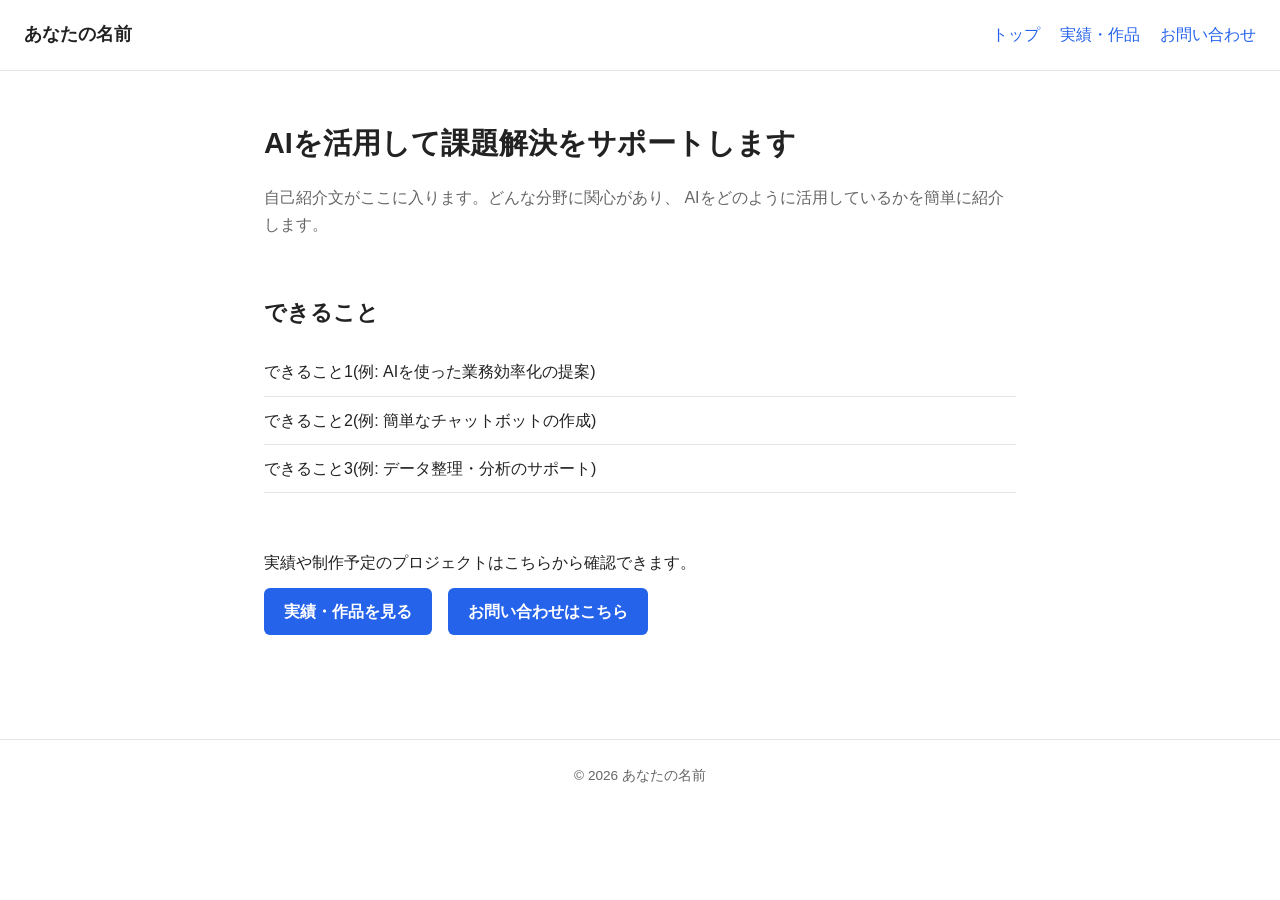
==== index.html @ 63602173 "Add initial portfolio site: home, works, contact pages" ====
<!DOCTYPE html>
<html lang="ja">
<head>
  <meta charset="UTF-8">
  <meta name="viewport" content="width=device-width, initial-scale=1.0">
  <title>あなたの名前 | AI活用の副業ポートフォリオ</title>
  <link rel="stylesheet" href="css/style.css">
</head>
<body>

  <header>
    <p class="site-name">あなたの名前</p>
    <button class="menu-toggle" aria-label="メニューを開閉する" aria-expanded="false">
      <span></span>
      <span></span>
      <span></span>
    </button>
    <nav>
      <ul>
        <li><a href="index.html">トップ</a></li>
        <li><a href="works.html">実績・作品</a></li>
        <li><a href="contact.html">お問い合わせ</a></li>
      </ul>
    </nav>
  </header>

  <main>

    <section id="about">
      <h1>AIを活用して課題解決をサポートします</h1>
      <p>
        自己紹介文がここに入ります。どんな分野に関心があり、
        AIをどのように活用しているかを簡単に紹介します。
      </p>
    </section>

    <section id="services">
      <h2>できること</h2>
      <ul>
        <li>できること1(例: AIを使った業務効率化の提案)</li>
        <li>できること2(例: 簡単なチャットボットの作成)</li>
        <li>できること3(例: データ整理・分析のサポート)</li>
      </ul>
    </section>

    <section id="cta">
      <p>実績や制作予定のプロジェクトはこちらから確認できます。</p>
      <a href="works.html" class="button">実績・作品を見る</a>
      <a href="contact.html" class="button">お問い合わせはこちら</a>
    </section>

  </main>

  <footer>
    <p>&copy; 2026 あなたの名前</p>
  </footer>

  <script src="js/main.js"></script>
</body>
</html>
---- css/style.css ----
:root {
  --color-bg: #ffffff;
  --color-text: #222222;
  --color-primary: #2563eb;
  --color-primary-dark: #1d4ed8;
  --color-muted: #666666;
  --color-border: #e5e5e5;
  --max-width: 800px;
}

* {
  box-sizing: border-box;
  margin: 0;
  padding: 0;
}

body {
  font-family: -apple-system, "Hiragino Kaku Gothic ProN", "Yu Gothic", sans-serif;
  color: var(--color-text);
  background-color: var(--color-bg);
  line-height: 1.7;
}

a {
  color: var(--color-primary);
  text-decoration: none;
}

a:hover {
  text-decoration: underline;
}

ul {
  list-style: none;
}

/* header */

header {
  display: flex;
  justify-content: space-between;
  align-items: center;
  flex-wrap: wrap;
  gap: 12px;
  padding: 20px 24px;
  border-bottom: 1px solid var(--color-border);
}

.site-name {
  font-weight: bold;
  font-size: 1.1rem;
}

header nav ul {
  display: flex;
  gap: 20px;
}

/* menu toggle button: hidden by default, shown only on narrow screens below */

.menu-toggle {
  display: none;
  flex-direction: column;
  justify-content: space-between;
  width: 26px;
  height: 18px;
  background: none;
  border: none;
  padding: 0;
  cursor: pointer;
}

.menu-toggle span {
  display: block;
  height: 2px;
  background-color: var(--color-text);
  border-radius: 2px;
}

/* main content */

main {
  max-width: var(--max-width);
  margin: 0 auto;
  padding: 48px 24px;
}

section {
  margin-bottom: 56px;
}

h1 {
  font-size: 1.8rem;
  margin-bottom: 16px;
}

h2 {
  font-size: 1.4rem;
  margin-bottom: 16px;
}

#about p {
  color: var(--color-muted);
}

#services ul li {
  padding: 10px 0;
  border-bottom: 1px solid var(--color-border);
}

/* buttons */

.button {
  display: inline-block;
  padding: 10px 20px;
  margin-top: 12px;
  margin-right: 12px;
  background-color: var(--color-primary);
  color: #ffffff;
  border-radius: 6px;
  font-weight: bold;
}

.button:hover {
  background-color: var(--color-primary-dark);
  text-decoration: none;
}

/* footer */

footer {
  text-align: center;
  padding: 24px;
  color: var(--color-muted);
  font-size: 0.85rem;
  border-top: 1px solid var(--color-border);
}

/* works page: notice, cards, badges */

.notice {
  background-color: #fef9e7;
  border: 1px solid #f5e6a8;
  border-radius: 6px;
  padding: 14px 16px;
  color: var(--color-muted);
  font-size: 0.95rem;
}

.card-grid {
  display: grid;
  grid-template-columns: repeat(auto-fit, minmax(240px, 1fr));
  gap: 20px;
}

.card {
  border: 1px solid var(--color-border);
  border-radius: 8px;
  padding: 20px;
}

.card h3 {
  margin: 10px 0 8px;
  font-size: 1.1rem;
}

.card p {
  color: var(--color-muted);
  font-size: 0.95rem;
}

.card-meta {
  margin-top: 10px;
  font-size: 0.85rem !important;
}

.badge {
  display: inline-block;
  padding: 4px 10px;
  border-radius: 999px;
  font-size: 0.75rem;
  font-weight: bold;
}

.badge-sample {
  background-color: #eef2ff;
  color: #4338ca;
}

.badge-learning {
  background-color: #ecfdf5;
  color: #047857;
}

/* contact form */

.form-group {
  margin-bottom: 20px;
}

.form-group label {
  display: block;
  margin-bottom: 6px;
  font-weight: bold;
  font-size: 0.9rem;
}

.form-group input,
.form-group textarea {
  width: 100%;
  padding: 10px 12px;
  border: 1px solid var(--color-border);
  border-radius: 6px;
  font-size: 1rem;
  font-family: inherit;
}

.form-group input:focus,
.form-group textarea:focus {
  outline: 2px solid var(--color-primary);
  outline-offset: 1px;
}

button.button {
  border: none;
  cursor: pointer;
}

/* responsive: narrow screens (mainly smartphones) */

@media (max-width: 600px) {
  header {
    align-items: center;
  }

  .menu-toggle {
    display: flex;
  }

  header nav {
    width: 100%;
    order: 3;
  }

  header nav ul {
    display: none;
    flex-direction: column;
    gap: 12px;
    padding-top: 16px;
  }

  header nav.nav-open ul {
    display: flex;
  }

  main {
    padding: 32px 20px;
  }

  .button {
    display: block;
    text-align: center;
    margin-right: 0;
  }
}
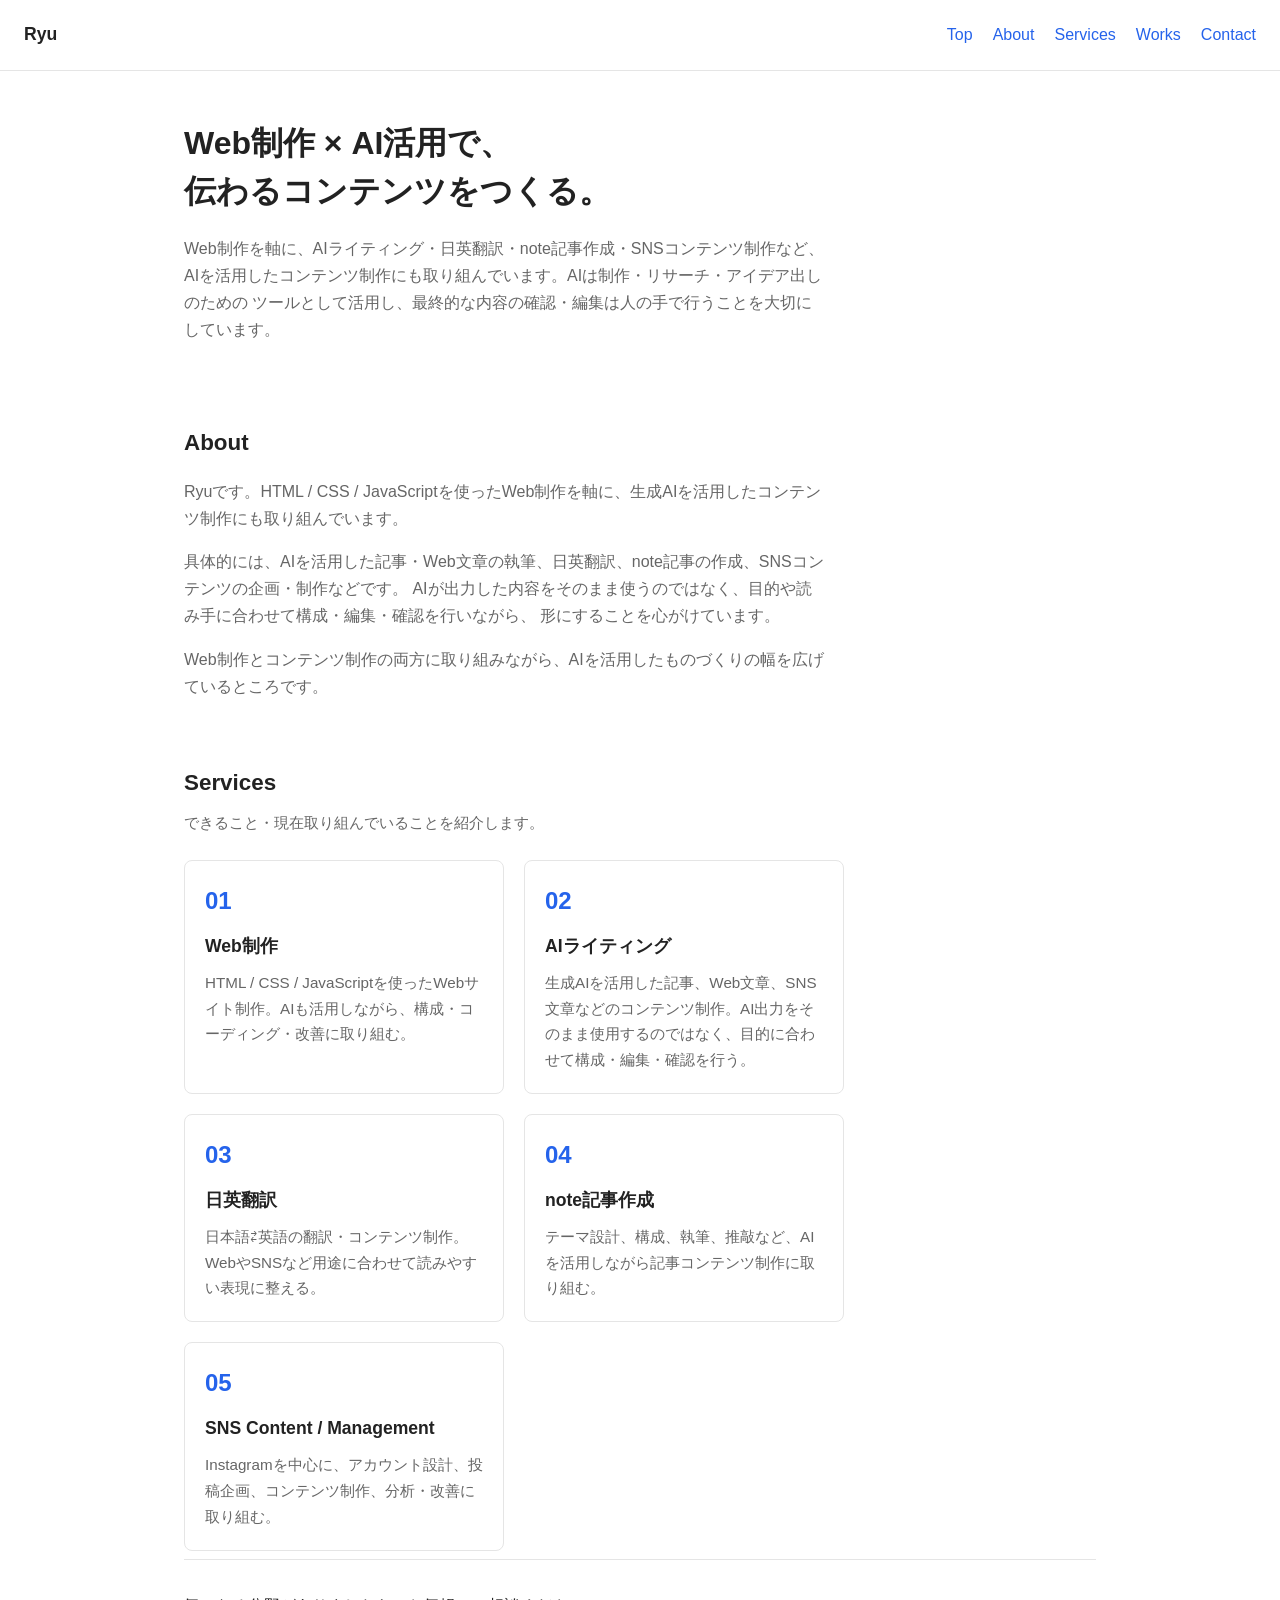
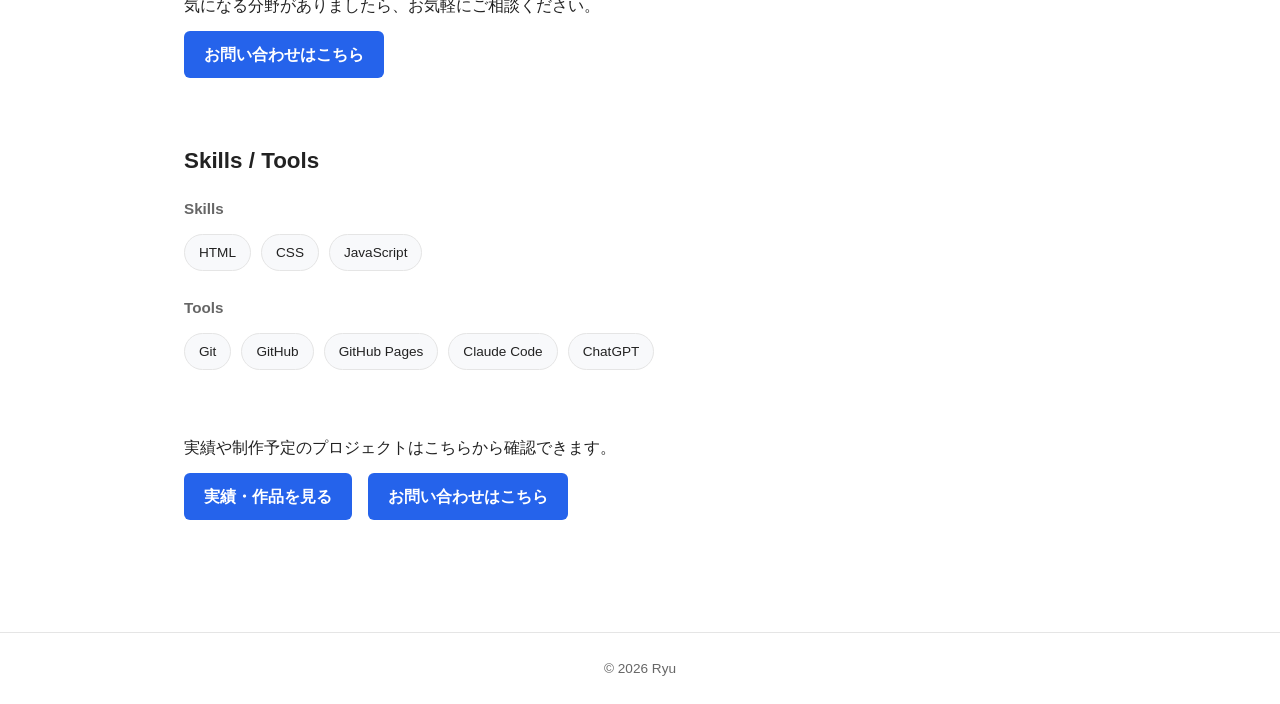
==== commit a9cae85e: "Update portfolio content and layout" ====
--- a/index.html
+++ b/index.html
@@ -3,13 +3,13 @@
 <head>
   <meta charset="UTF-8">
   <meta name="viewport" content="width=device-width, initial-scale=1.0">
-  <title>あなたの名前 | AI活用の副業ポートフォリオ</title>
+  <title>Ryu | Web制作 × AI活用ポートフォリオ</title>
   <link rel="stylesheet" href="css/style.css">
 </head>
 <body>
 
   <header>
-    <p class="site-name">あなたの名前</p>
+    <p class="site-name">Ryu</p>
     <button class="menu-toggle" aria-label="メニューを開閉する" aria-expanded="false">
       <span></span>
       <span></span>
@@ -17,30 +17,106 @@
     </button>
     <nav>
       <ul>
-        <li><a href="index.html">トップ</a></li>
-        <li><a href="works.html">実績・作品</a></li>
-        <li><a href="contact.html">お問い合わせ</a></li>
+        <li><a href="index.html">Top</a></li>
+        <li><a href="#about">About</a></li>
+        <li><a href="#services">Services</a></li>
+        <li><a href="works.html">Works</a></li>
+        <li><a href="contact.html">Contact</a></li>
       </ul>
     </nav>
   </header>
 
   <main>
 
+    <section id="hero">
+      <h1>Web制作 × AI活用で、<br>伝わるコンテンツをつくる。</h1>
+      <p>
+        Web制作を軸に、AIライティング・日英翻訳・note記事作成・SNSコンテンツ制作など、
+        AIを活用したコンテンツ制作にも取り組んでいます。AIは制作・リサーチ・アイデア出しのための
+        ツールとして活用し、最終的な内容の確認・編集は人の手で行うことを大切にしています。
+      </p>
+    </section>
+
     <section id="about">
-      <h1>AIを活用して課題解決をサポートします</h1>
+      <h2>About</h2>
       <p>
-        自己紹介文がここに入ります。どんな分野に関心があり、
-        AIをどのように活用しているかを簡単に紹介します。
+        Ryuです。HTML / CSS / JavaScriptを使ったWeb制作を軸に、生成AIを活用したコンテンツ制作にも取り組んでいます。
+      </p>
+      <p>
+        具体的には、AIを活用した記事・Web文章の執筆、日英翻訳、note記事の作成、SNSコンテンツの企画・制作などです。
+        AIが出力した内容をそのまま使うのではなく、目的や読み手に合わせて構成・編集・確認を行いながら、
+        形にすることを心がけています。
+      </p>
+      <p>
+        Web制作とコンテンツ制作の両方に取り組みながら、AIを活用したものづくりの幅を広げているところです。
       </p>
     </section>
 
     <section id="services">
-      <h2>できること</h2>
-      <ul>
-        <li>できること1(例: AIを使った業務効率化の提案)</li>
-        <li>できること2(例: 簡単なチャットボットの作成)</li>
-        <li>できること3(例: データ整理・分析のサポート)</li>
-      </ul>
+      <h2>Services</h2>
+      <p class="section-lead">できること・現在取り組んでいることを紹介します。</p>
+      <div class="card-grid">
+
+        <article class="card">
+          <span class="service-number">01</span>
+          <h3>Web制作</h3>
+          <p>HTML / CSS / JavaScriptを使ったWebサイト制作。AIも活用しながら、構成・コーディング・改善に取り組む。</p>
+        </article>
+
+        <article class="card">
+          <span class="service-number">02</span>
+          <h3>AIライティング</h3>
+          <p>生成AIを活用した記事、Web文章、SNS文章などのコンテンツ制作。AI出力をそのまま使用するのではなく、目的に合わせて構成・編集・確認を行う。</p>
+        </article>
+
+        <article class="card">
+          <span class="service-number">03</span>
+          <h3>日英翻訳</h3>
+          <p>日本語⇄英語の翻訳・コンテンツ制作。WebやSNSなど用途に合わせて読みやすい表現に整える。</p>
+        </article>
+
+        <article class="card">
+          <span class="service-number">04</span>
+          <h3>note記事作成</h3>
+          <p>テーマ設計、構成、執筆、推敲など、AIを活用しながら記事コンテンツ制作に取り組む。</p>
+        </article>
+
+        <article class="card">
+          <span class="service-number">05</span>
+          <h3>SNS Content / Management</h3>
+          <p>Instagramを中心に、アカウント設計、投稿企画、コンテンツ制作、分析・改善に取り組む。</p>
+        </article>
+
+      </div>
+
+      <div class="section-cta">
+        <p>気になる分野がありましたら、お気軽にご相談ください。</p>
+        <a href="contact.html" class="button">お問い合わせはこちら</a>
+      </div>
+    </section>
+
+    <section id="skills">
+      <h2>Skills / Tools</h2>
+
+      <div class="skills-group">
+        <h3>Skills</h3>
+        <ul class="tag-list">
+          <li class="tag">HTML</li>
+          <li class="tag">CSS</li>
+          <li class="tag">JavaScript</li>
+        </ul>
+      </div>
+
+      <div class="skills-group">
+        <h3>Tools</h3>
+        <ul class="tag-list">
+          <li class="tag">Git</li>
+          <li class="tag">GitHub</li>
+          <li class="tag">GitHub Pages</li>
+          <li class="tag">Claude Code</li>
+          <li class="tag">ChatGPT</li>
+        </ul>
+      </div>
     </section>
 
     <section id="cta">
@@ -52,7 +128,7 @@
   </main>
 
   <footer>
-    <p>&copy; 2026 あなたの名前</p>
+    <p>&copy; 2026 Ryu</p>
   </footer>
 
   <script src="js/main.js"></script>
--- a/css/style.css
+++ b/css/style.css
@@ -1,3 +1,7 @@
+html {
+  scroll-behavior: smooth;
+}
+
 :root {
   --color-bg: #ffffff;
   --color-text: #222222;
@@ -5,7 +9,7 @@
   --color-primary-dark: #1d4ed8;
   --color-muted: #666666;
   --color-border: #e5e5e5;
-  --max-width: 800px;
+  --max-width: 960px;
 }
 
 * {
@@ -86,7 +90,11 @@
 }
 
 section {
-  margin-bottom: 56px;
+  margin-bottom: 64px;
+}
+
+#hero {
+  margin-bottom: 80px;
 }
 
 h1 {
@@ -99,13 +107,67 @@
   margin-bottom: 16px;
 }
 
+#hero h1 {
+  font-size: 2rem;
+  line-height: 1.5;
+  margin-bottom: 20px;
+}
+
+#hero p,
 #about p {
   color: var(--color-muted);
-}
-
-#services ul li {
-  padding: 10px 0;
-  border-bottom: 1px solid var(--color-border);
+  max-width: 640px;
+}
+
+#about p {
+  margin-bottom: 16px;
+}
+
+.section-lead {
+  color: var(--color-muted);
+  font-size: 0.95rem;
+  margin-bottom: 24px;
+  margin-top: -8px;
+}
+
+.section-cta {
+  margin-top: 8px;
+  padding-top: 32px;
+  border-top: 1px solid var(--color-border);
+}
+
+.service-number {
+  display: block;
+  font-size: 1.5rem;
+  font-weight: bold;
+  color: var(--color-primary);
+}
+
+/* skills / tools */
+
+.skills-group {
+  margin-bottom: 24px;
+}
+
+.skills-group h3 {
+  font-size: 0.95rem;
+  color: var(--color-muted);
+  margin-bottom: 12px;
+}
+
+.tag-list {
+  display: flex;
+  flex-wrap: wrap;
+  gap: 10px;
+}
+
+.tag {
+  display: inline-block;
+  padding: 6px 14px;
+  border: 1px solid var(--color-border);
+  border-radius: 999px;
+  font-size: 0.85rem;
+  background-color: #f8f9fb;
 }
 
 /* buttons */
@@ -149,7 +211,8 @@
 
 .card-grid {
   display: grid;
-  grid-template-columns: repeat(auto-fit, minmax(240px, 1fr));
+  grid-template-columns: repeat(auto-fit, minmax(240px, 320px));
+  justify-content: start;
   gap: 20px;
 }
 
@@ -190,6 +253,20 @@
 .badge-learning {
   background-color: #ecfdf5;
   color: #047857;
+}
+
+.badge-personal {
+  background-color: #fdf2f8;
+  color: #be185d;
+}
+
+.coming-soon {
+  border: 1px dashed var(--color-border);
+  border-radius: 8px;
+  padding: 24px;
+  color: var(--color-muted);
+  font-size: 0.95rem;
+  text-align: center;
 }
 
 /* contact form */
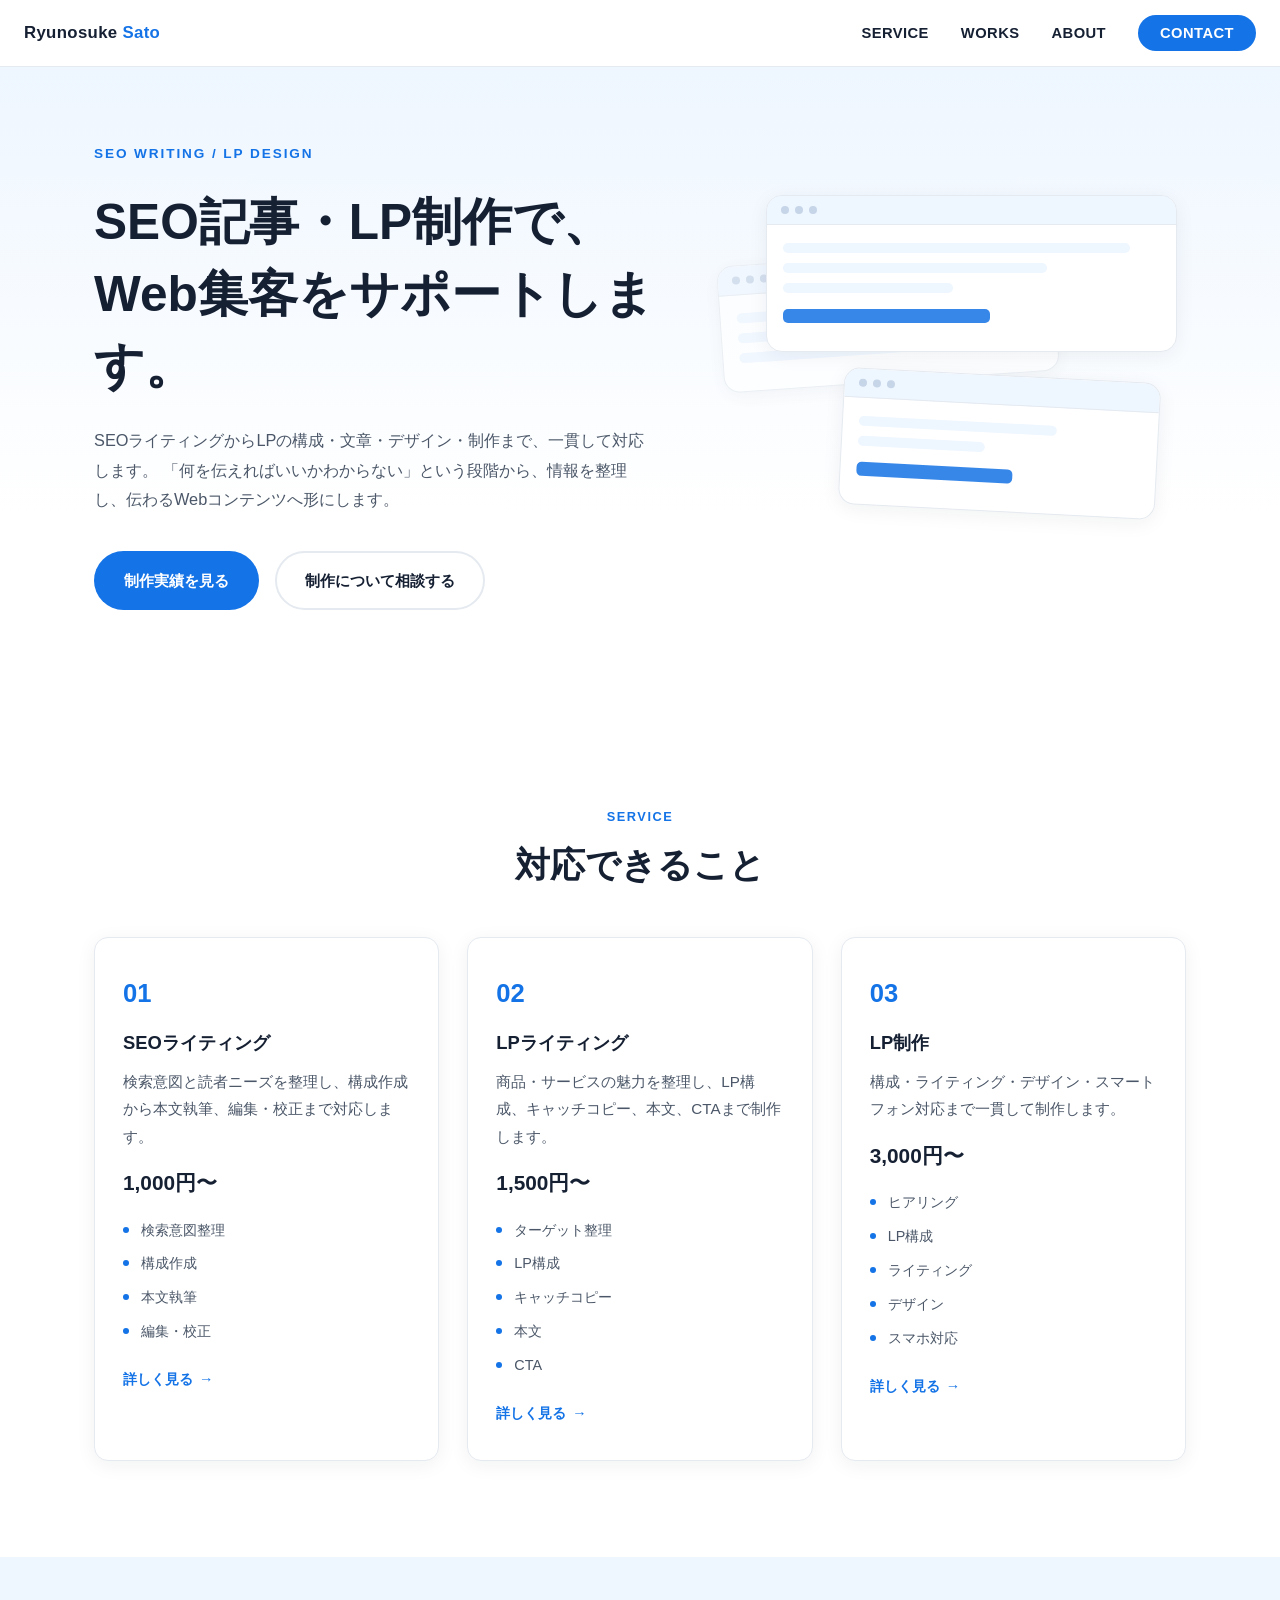
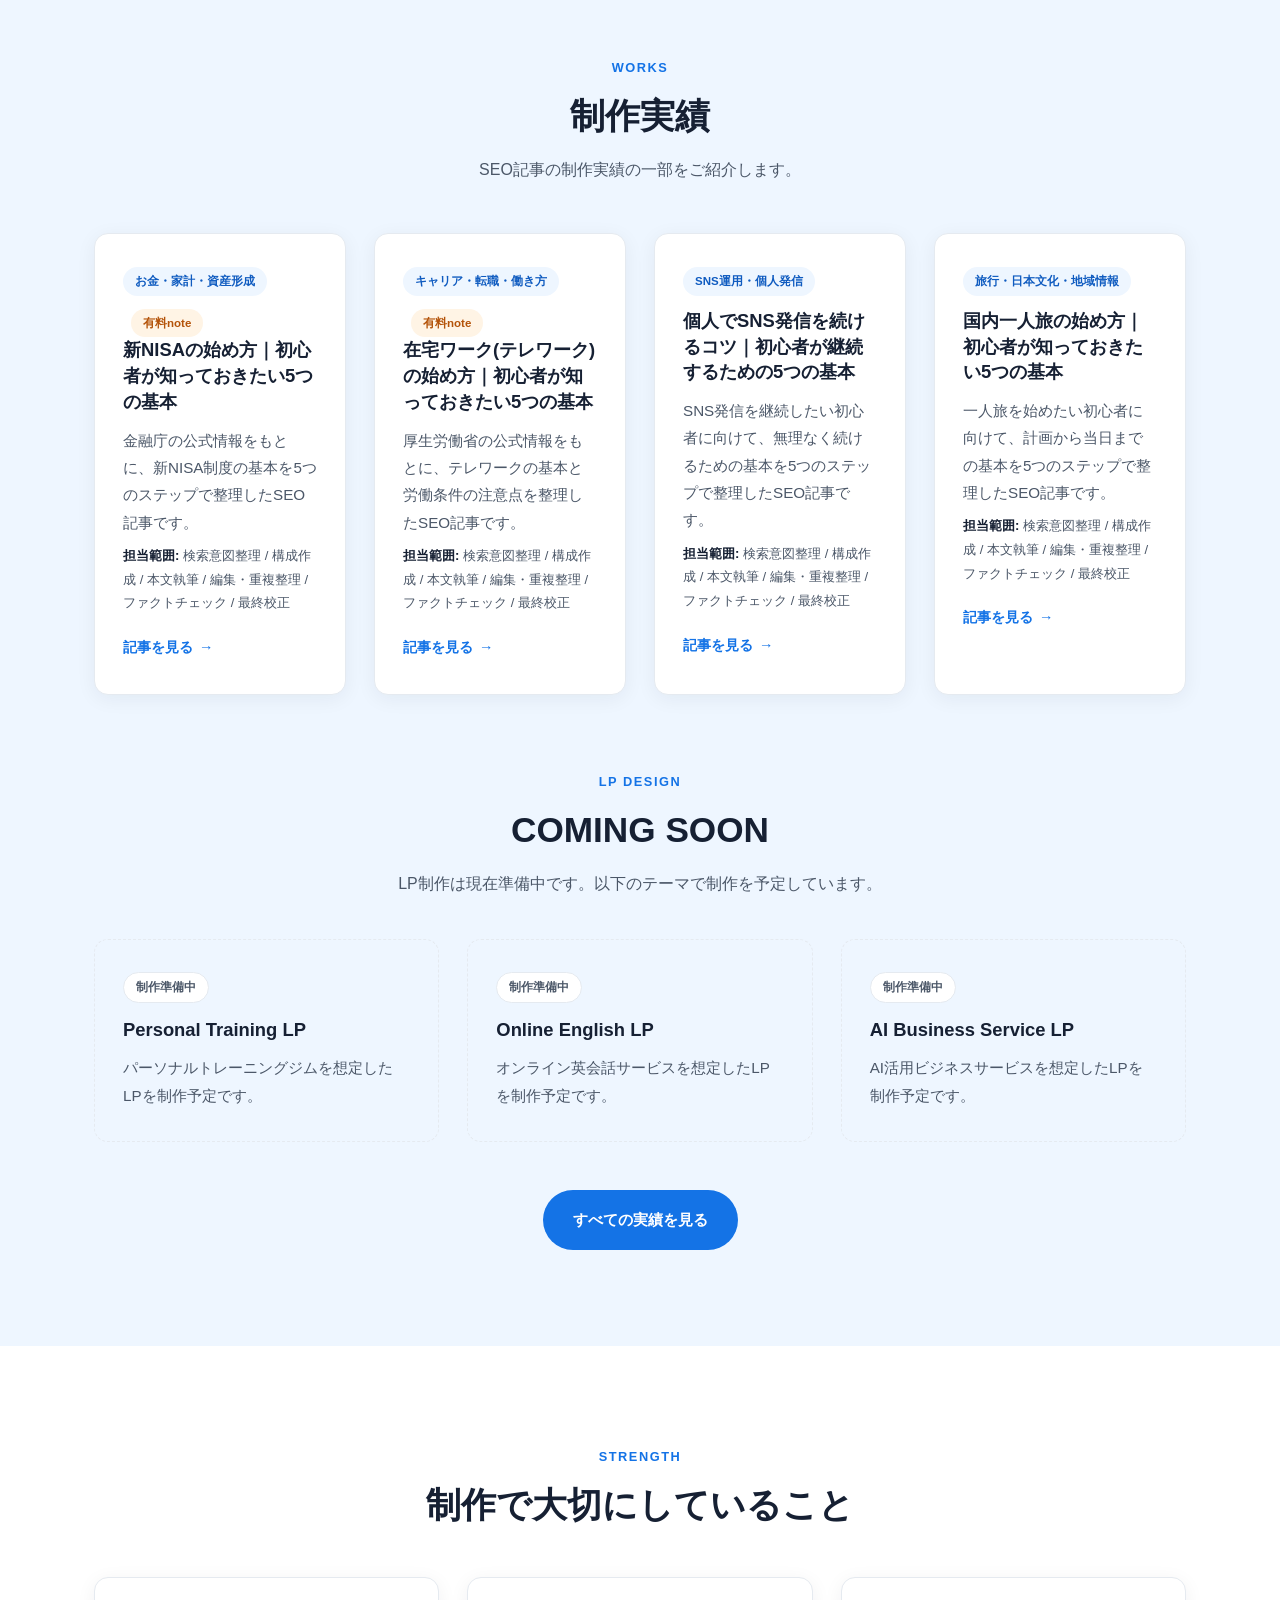
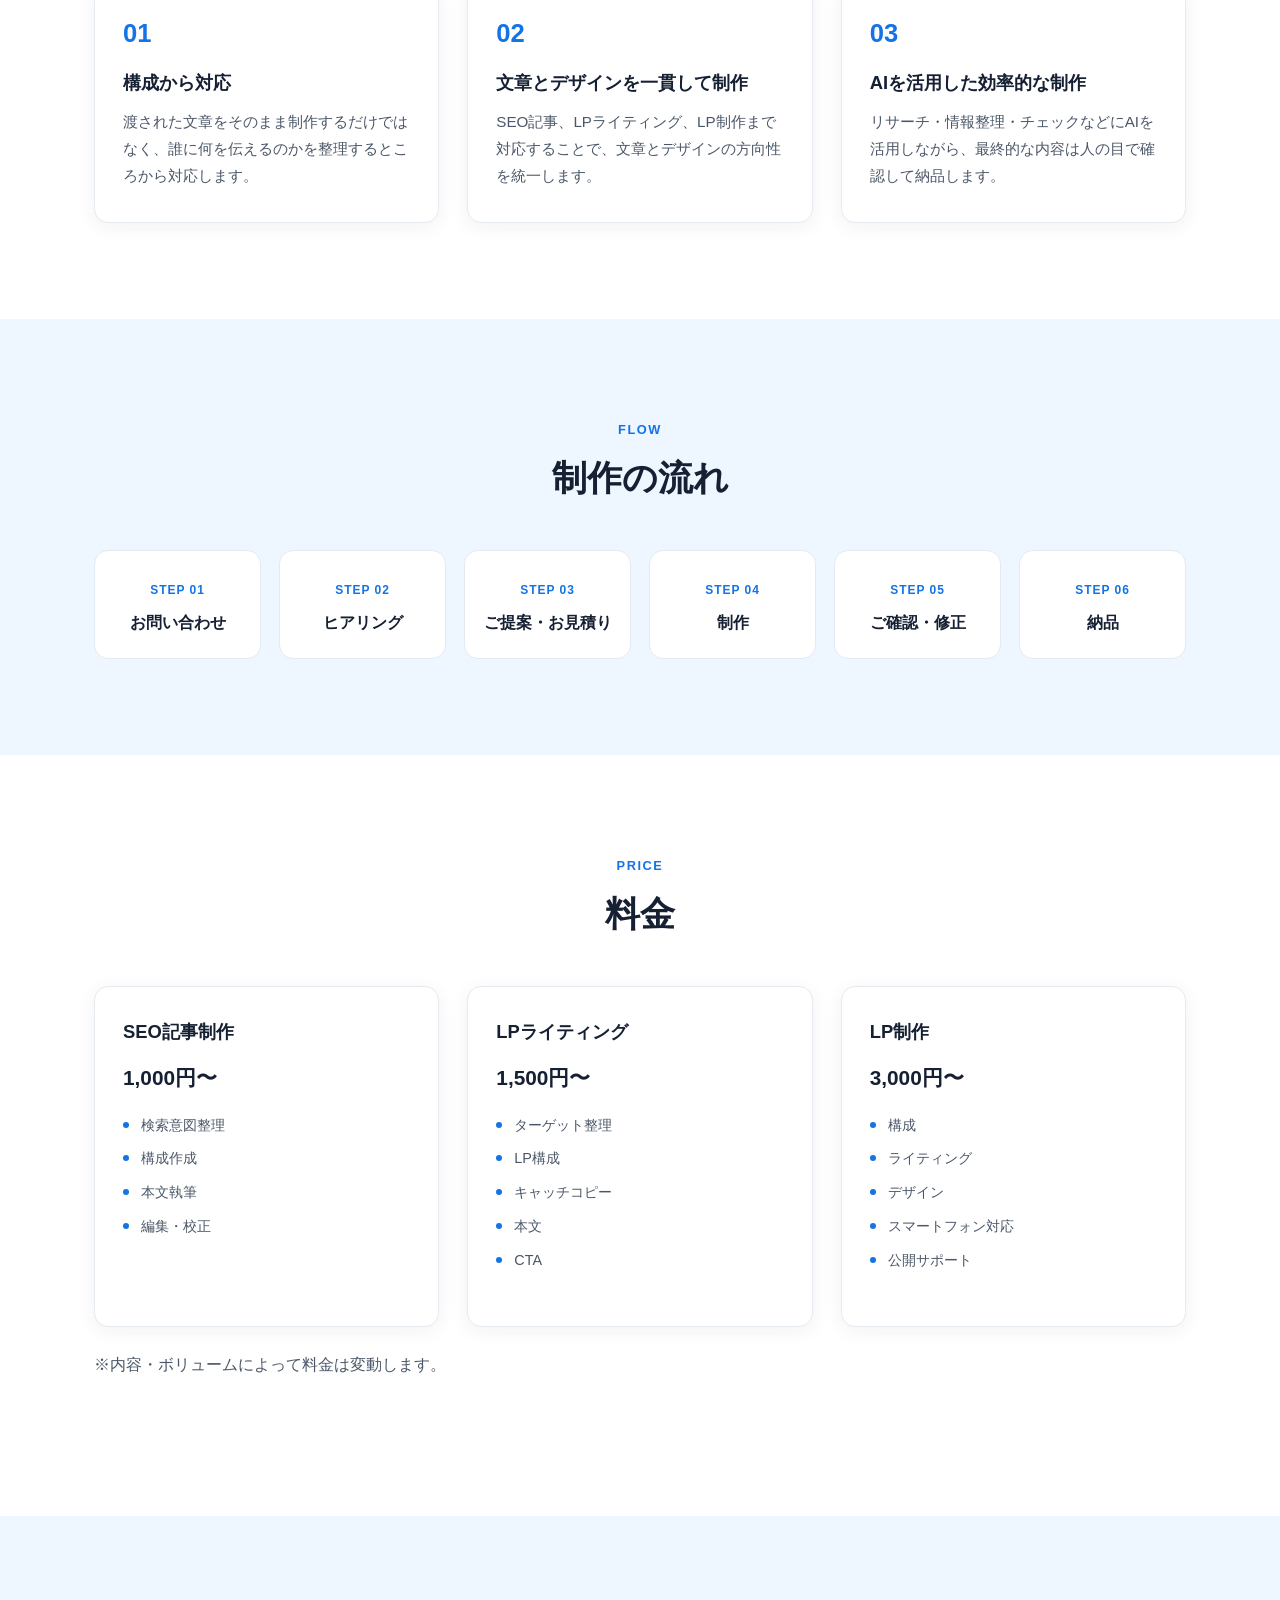
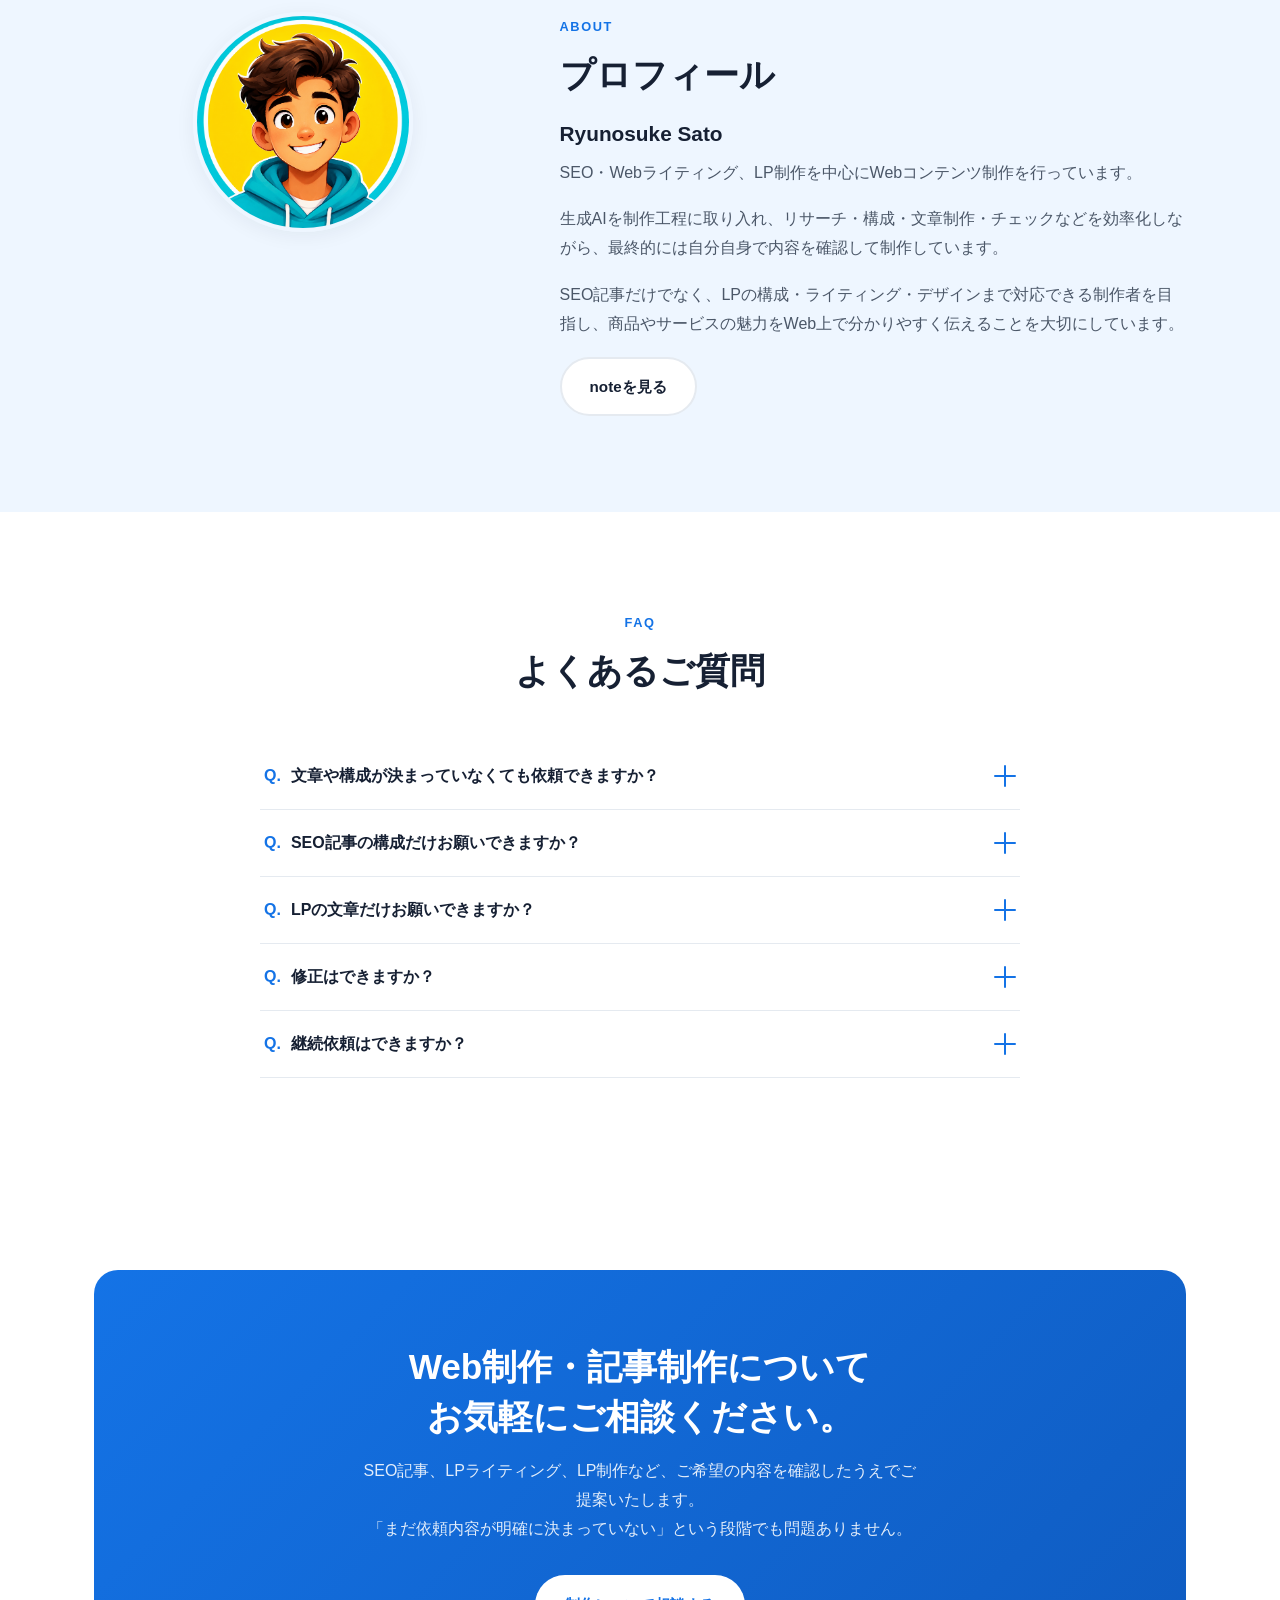
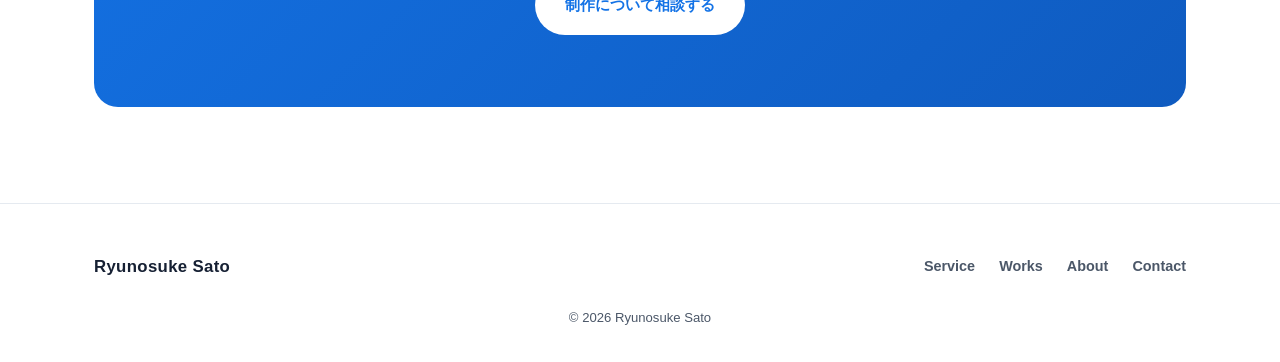
==== commit eebf3e14: "Renew portfolio for writing and LP services" ====
--- a/index.html
+++ b/index.html
@@ -3,13 +3,14 @@
 <head>
   <meta charset="UTF-8">
   <meta name="viewport" content="width=device-width, initial-scale=1.0">
-  <title>Ryu | Web制作 × AI活用ポートフォリオ</title>
+  <title>Ryunosuke Sato | SEOライティング・LP制作</title>
+  <meta name="description" content="SEOライティングからLPの構成・文章・デザイン・制作まで、一貫して対応します。Web集客のご相談はお気軽にどうぞ。">
   <link rel="stylesheet" href="css/style.css">
 </head>
 <body>
 
   <header>
-    <p class="site-name">Ryu</p>
+    <p class="site-name">Ryunosuke <span>Sato</span></p>
     <button class="menu-toggle" aria-label="メニューを開閉する" aria-expanded="false">
       <span></span>
       <span></span>
@@ -17,118 +18,437 @@
     </button>
     <nav>
       <ul>
-        <li><a href="index.html">Top</a></li>
-        <li><a href="#about">About</a></li>
-        <li><a href="#services">Services</a></li>
-        <li><a href="works.html">Works</a></li>
-        <li><a href="contact.html">Contact</a></li>
+        <li><a href="#service">SERVICE</a></li>
+        <li><a href="#works">WORKS</a></li>
+        <li><a href="#about">ABOUT</a></li>
+        <li><a href="contact.html" class="nav-cta">CONTACT</a></li>
       </ul>
     </nav>
   </header>
 
   <main>
 
+    <!-- HERO -->
     <section id="hero">
-      <h1>Web制作 × AI活用で、<br>伝わるコンテンツをつくる。</h1>
-      <p>
-        Web制作を軸に、AIライティング・日英翻訳・note記事作成・SNSコンテンツ制作など、
-        AIを活用したコンテンツ制作にも取り組んでいます。AIは制作・リサーチ・アイデア出しのための
-        ツールとして活用し、最終的な内容の確認・編集は人の手で行うことを大切にしています。
-      </p>
-    </section>
-
-    <section id="about">
-      <h2>About</h2>
-      <p>
-        Ryuです。HTML / CSS / JavaScriptを使ったWeb制作を軸に、生成AIを活用したコンテンツ制作にも取り組んでいます。
-      </p>
-      <p>
-        具体的には、AIを活用した記事・Web文章の執筆、日英翻訳、note記事の作成、SNSコンテンツの企画・制作などです。
-        AIが出力した内容をそのまま使うのではなく、目的や読み手に合わせて構成・編集・確認を行いながら、
-        形にすることを心がけています。
-      </p>
-      <p>
-        Web制作とコンテンツ制作の両方に取り組みながら、AIを活用したものづくりの幅を広げているところです。
-      </p>
-    </section>
-
-    <section id="services">
-      <h2>Services</h2>
-      <p class="section-lead">できること・現在取り組んでいることを紹介します。</p>
-      <div class="card-grid">
-
-        <article class="card">
-          <span class="service-number">01</span>
-          <h3>Web制作</h3>
-          <p>HTML / CSS / JavaScriptを使ったWebサイト制作。AIも活用しながら、構成・コーディング・改善に取り組む。</p>
-        </article>
-
-        <article class="card">
-          <span class="service-number">02</span>
-          <h3>AIライティング</h3>
-          <p>生成AIを活用した記事、Web文章、SNS文章などのコンテンツ制作。AI出力をそのまま使用するのではなく、目的に合わせて構成・編集・確認を行う。</p>
-        </article>
-
-        <article class="card">
-          <span class="service-number">03</span>
-          <h3>日英翻訳</h3>
-          <p>日本語⇄英語の翻訳・コンテンツ制作。WebやSNSなど用途に合わせて読みやすい表現に整える。</p>
-        </article>
-
-        <article class="card">
-          <span class="service-number">04</span>
-          <h3>note記事作成</h3>
-          <p>テーマ設計、構成、執筆、推敲など、AIを活用しながら記事コンテンツ制作に取り組む。</p>
-        </article>
-
-        <article class="card">
-          <span class="service-number">05</span>
-          <h3>SNS Content / Management</h3>
-          <p>Instagramを中心に、アカウント設計、投稿企画、コンテンツ制作、分析・改善に取り組む。</p>
-        </article>
-
-      </div>
-
-      <div class="section-cta">
-        <p>気になる分野がありましたら、お気軽にご相談ください。</p>
-        <a href="contact.html" class="button">お問い合わせはこちら</a>
-      </div>
-    </section>
-
-    <section id="skills">
-      <h2>Skills / Tools</h2>
-
-      <div class="skills-group">
-        <h3>Skills</h3>
-        <ul class="tag-list">
-          <li class="tag">HTML</li>
-          <li class="tag">CSS</li>
-          <li class="tag">JavaScript</li>
-        </ul>
-      </div>
-
-      <div class="skills-group">
-        <h3>Tools</h3>
-        <ul class="tag-list">
-          <li class="tag">Git</li>
-          <li class="tag">GitHub</li>
-          <li class="tag">GitHub Pages</li>
-          <li class="tag">Claude Code</li>
-          <li class="tag">ChatGPT</li>
-        </ul>
-      </div>
-    </section>
-
-    <section id="cta">
-      <p>実績や制作予定のプロジェクトはこちらから確認できます。</p>
-      <a href="works.html" class="button">実績・作品を見る</a>
-      <a href="contact.html" class="button">お問い合わせはこちら</a>
+      <div class="container hero-inner">
+        <div class="hero-content">
+          <span class="hero-eyebrow">SEO WRITING / LP DESIGN</span>
+          <h1 class="hero-title">SEO記事・LP制作で、<br>Web集客をサポートします。</h1>
+          <p class="hero-desc">
+            SEOライティングからLPの構成・文章・デザイン・制作まで、一貫して対応します。
+            「何を伝えればいいかわからない」という段階から、情報を整理し、伝わるWebコンテンツへ形にします。
+          </p>
+          <div class="button-group">
+            <a href="#works" class="button button-primary">制作実績を見る</a>
+            <a href="contact.html" class="button button-outline">制作について相談する</a>
+          </div>
+        </div>
+        <div class="hero-visual" aria-hidden="true">
+          <div class="browser-card card-back">
+            <div class="browser-bar">
+              <span class="browser-dot"></span>
+              <span class="browser-dot"></span>
+              <span class="browser-dot"></span>
+            </div>
+            <div class="browser-body">
+              <div class="browser-line short"></div>
+              <div class="browser-line long"></div>
+              <div class="browser-line medium"></div>
+            </div>
+          </div>
+          <div class="browser-card card-front">
+            <div class="browser-bar">
+              <span class="browser-dot"></span>
+              <span class="browser-dot"></span>
+              <span class="browser-dot"></span>
+            </div>
+            <div class="browser-body">
+              <div class="browser-line medium"></div>
+              <div class="browser-line short"></div>
+              <div class="browser-line accent"></div>
+            </div>
+          </div>
+          <div class="browser-card card-main">
+            <div class="browser-bar">
+              <span class="browser-dot"></span>
+              <span class="browser-dot"></span>
+              <span class="browser-dot"></span>
+            </div>
+            <div class="browser-body">
+              <div class="browser-line long"></div>
+              <div class="browser-line medium"></div>
+              <div class="browser-line short"></div>
+              <div class="browser-line accent"></div>
+            </div>
+          </div>
+        </div>
+      </div>
+    </section>
+
+    <!-- SERVICE -->
+    <section id="service">
+      <div class="container">
+        <div class="section-head reveal">
+          <span class="section-eyebrow">SERVICE</span>
+          <h2 class="section-title">対応できること</h2>
+        </div>
+
+        <div class="card-grid">
+
+          <article class="card reveal">
+            <span class="card-number">01</span>
+            <h3>SEOライティング</h3>
+            <p>検索意図と読者ニーズを整理し、構成作成から本文執筆、編集・校正まで対応します。</p>
+            <span class="card-price">1,000円〜</span>
+            <ul class="card-list">
+              <li>検索意図整理</li>
+              <li>構成作成</li>
+              <li>本文執筆</li>
+              <li>編集・校正</li>
+            </ul>
+            <a href="#price" class="link-arrow">詳しく見る</a>
+          </article>
+
+          <article class="card reveal">
+            <span class="card-number">02</span>
+            <h3>LPライティング</h3>
+            <p>商品・サービスの魅力を整理し、LP構成、キャッチコピー、本文、CTAまで制作します。</p>
+            <span class="card-price">1,500円〜</span>
+            <ul class="card-list">
+              <li>ターゲット整理</li>
+              <li>LP構成</li>
+              <li>キャッチコピー</li>
+              <li>本文</li>
+              <li>CTA</li>
+            </ul>
+            <a href="#price" class="link-arrow">詳しく見る</a>
+          </article>
+
+          <article class="card reveal">
+            <span class="card-number">03</span>
+            <h3>LP制作</h3>
+            <p>構成・ライティング・デザイン・スマートフォン対応まで一貫して制作します。</p>
+            <span class="card-price">3,000円〜</span>
+            <ul class="card-list">
+              <li>ヒアリング</li>
+              <li>LP構成</li>
+              <li>ライティング</li>
+              <li>デザイン</li>
+              <li>スマホ対応</li>
+            </ul>
+            <a href="#price" class="link-arrow">詳しく見る</a>
+          </article>
+
+        </div>
+      </div>
+    </section>
+
+    <!-- WORKS -->
+    <section id="works" style="background-color: var(--color-bg-soft);">
+      <div class="container">
+        <div class="section-head reveal">
+          <span class="section-eyebrow">WORKS</span>
+          <h2 class="section-title">制作実績</h2>
+          <p class="section-lead" style="margin-left:auto;margin-right:auto;">SEO記事の制作実績の一部をご紹介します。</p>
+        </div>
+
+        <div class="card-grid card-grid-4">
+
+          <article class="card reveal">
+            <span class="work-tag">お金・家計・資産形成</span><span class="badge badge-paid">有料note</span>
+            <h3>新NISAの始め方｜初心者が知っておきたい5つの基本</h3>
+            <p>金融庁の公式情報をもとに、新NISA制度の基本を5つのステップで整理したSEO記事です。</p>
+            <p class="card-meta"><strong>担当範囲:</strong> 検索意図整理 / 構成作成 / 本文執筆 / 編集・重複整理 / ファクトチェック / 最終校正</p>
+            <div class="card-links">
+              <a href="https://note.com/vivid_agapan9603/n/n4c7f91de643b" target="_blank" rel="noopener noreferrer" class="link-arrow">記事を見る</a>
+            </div>
+          </article>
+
+          <article class="card reveal">
+            <span class="work-tag">キャリア・転職・働き方</span><span class="badge badge-paid">有料note</span>
+            <h3>在宅ワーク(テレワーク)の始め方｜初心者が知っておきたい5つの基本</h3>
+            <p>厚生労働省の公式情報をもとに、テレワークの基本と労働条件の注意点を整理したSEO記事です。</p>
+            <p class="card-meta"><strong>担当範囲:</strong> 検索意図整理 / 構成作成 / 本文執筆 / 編集・重複整理 / ファクトチェック / 最終校正</p>
+            <div class="card-links">
+              <a href="https://note.com/vivid_agapan9603/n/n5365ff2f8c98" target="_blank" rel="noopener noreferrer" class="link-arrow">記事を見る</a>
+            </div>
+          </article>
+
+          <article class="card reveal">
+            <span class="work-tag">SNS運用・個人発信</span>
+            <h3>個人でSNS発信を続けるコツ｜初心者が継続するための5つの基本</h3>
+            <p>SNS発信を継続したい初心者に向けて、無理なく続けるための基本を5つのステップで整理したSEO記事です。</p>
+            <p class="card-meta"><strong>担当範囲:</strong> 検索意図整理 / 構成作成 / 本文執筆 / 編集・重複整理 / ファクトチェック / 最終校正</p>
+            <div class="card-links">
+              <a href="https://note.com/vivid_agapan9603/n/na71e288d4a94?sub_rt=share_pb" target="_blank" rel="noopener noreferrer" class="link-arrow">記事を見る</a>
+            </div>
+          </article>
+
+          <article class="card reveal">
+            <span class="work-tag">旅行・日本文化・地域情報</span>
+            <h3>国内一人旅の始め方｜初心者が知っておきたい5つの基本</h3>
+            <p>一人旅を始めたい初心者に向けて、計画から当日までの基本を5つのステップで整理したSEO記事です。</p>
+            <p class="card-meta"><strong>担当範囲:</strong> 検索意図整理 / 構成作成 / 本文執筆 / 編集・重複整理 / ファクトチェック / 最終校正</p>
+            <div class="card-links">
+              <a href="https://note.com/vivid_agapan9603/n/neb201e748225?sub_rt=share_pb" target="_blank" rel="noopener noreferrer" class="link-arrow">記事を見る</a>
+            </div>
+          </article>
+
+        </div>
+
+        <div class="section-head reveal" style="margin-top:72px;margin-bottom:32px;">
+          <span class="section-eyebrow">LP DESIGN</span>
+          <h2 class="section-title">COMING SOON</h2>
+          <p class="section-lead" style="margin-left:auto;margin-right:auto;">LP制作は現在準備中です。以下のテーマで制作を予定しています。</p>
+        </div>
+
+        <div class="card-grid">
+          <article class="card coming-soon-card reveal">
+            <span class="coming-soon-tag">制作準備中</span>
+            <h3>Personal Training LP</h3>
+            <p>パーソナルトレーニングジムを想定したLPを制作予定です。</p>
+          </article>
+          <article class="card coming-soon-card reveal">
+            <span class="coming-soon-tag">制作準備中</span>
+            <h3>Online English LP</h3>
+            <p>オンライン英会話サービスを想定したLPを制作予定です。</p>
+          </article>
+          <article class="card coming-soon-card reveal">
+            <span class="coming-soon-tag">制作準備中</span>
+            <h3>AI Business Service LP</h3>
+            <p>AI活用ビジネスサービスを想定したLPを制作予定です。</p>
+          </article>
+        </div>
+
+        <div class="works-more reveal">
+          <a href="works.html" class="button button-primary">すべての実績を見る</a>
+        </div>
+      </div>
+    </section>
+
+    <!-- STRENGTH -->
+    <section id="strength">
+      <div class="container">
+        <div class="section-head reveal">
+          <span class="section-eyebrow">STRENGTH</span>
+          <h2 class="section-title">制作で大切にしていること</h2>
+        </div>
+
+        <div class="card-grid">
+          <article class="card reveal">
+            <span class="card-number">01</span>
+            <h3>構成から対応</h3>
+            <p>渡された文章をそのまま制作するだけではなく、誰に何を伝えるのかを整理するところから対応します。</p>
+          </article>
+          <article class="card reveal">
+            <span class="card-number">02</span>
+            <h3>文章とデザインを一貫して制作</h3>
+            <p>SEO記事、LPライティング、LP制作まで対応することで、文章とデザインの方向性を統一します。</p>
+          </article>
+          <article class="card reveal">
+            <span class="card-number">03</span>
+            <h3>AIを活用した効率的な制作</h3>
+            <p>リサーチ・情報整理・チェックなどにAIを活用しながら、最終的な内容は人の目で確認して納品します。</p>
+          </article>
+        </div>
+      </div>
+    </section>
+
+    <!-- FLOW -->
+    <section id="flow" style="background-color: var(--color-bg-soft);">
+      <div class="container">
+        <div class="section-head reveal">
+          <span class="section-eyebrow">FLOW</span>
+          <h2 class="section-title">制作の流れ</h2>
+        </div>
+
+        <div class="flow-grid">
+          <div class="flow-step reveal">
+            <span class="flow-step-number">STEP 01</span>
+            <h3>お問い合わせ</h3>
+          </div>
+          <div class="flow-step reveal">
+            <span class="flow-step-number">STEP 02</span>
+            <h3>ヒアリング</h3>
+          </div>
+          <div class="flow-step reveal">
+            <span class="flow-step-number">STEP 03</span>
+            <h3>ご提案・お見積り</h3>
+          </div>
+          <div class="flow-step reveal">
+            <span class="flow-step-number">STEP 04</span>
+            <h3>制作</h3>
+          </div>
+          <div class="flow-step reveal">
+            <span class="flow-step-number">STEP 05</span>
+            <h3>ご確認・修正</h3>
+          </div>
+          <div class="flow-step reveal">
+            <span class="flow-step-number">STEP 06</span>
+            <h3>納品</h3>
+          </div>
+        </div>
+      </div>
+    </section>
+
+    <!-- PRICE -->
+    <section id="price">
+      <div class="container">
+        <div class="section-head reveal">
+          <span class="section-eyebrow">PRICE</span>
+          <h2 class="section-title">料金</h2>
+        </div>
+
+        <div class="card-grid">
+          <article class="card reveal">
+            <h3>SEO記事制作</h3>
+            <span class="card-price">1,000円〜</span>
+            <ul class="card-list">
+              <li>検索意図整理</li>
+              <li>構成作成</li>
+              <li>本文執筆</li>
+              <li>編集・校正</li>
+            </ul>
+          </article>
+          <article class="card reveal">
+            <h3>LPライティング</h3>
+            <span class="card-price">1,500円〜</span>
+            <ul class="card-list">
+              <li>ターゲット整理</li>
+              <li>LP構成</li>
+              <li>キャッチコピー</li>
+              <li>本文</li>
+              <li>CTA</li>
+            </ul>
+          </article>
+          <article class="card reveal">
+            <h3>LP制作</h3>
+            <span class="card-price">3,000円〜</span>
+            <ul class="card-list">
+              <li>構成</li>
+              <li>ライティング</li>
+              <li>デザイン</li>
+              <li>スマートフォン対応</li>
+              <li>公開サポート</li>
+            </ul>
+          </article>
+        </div>
+        <p class="section-lead reveal" style="margin-top:24px;">※内容・ボリュームによって料金は変動します。</p>
+      </div>
+    </section>
+
+    <!-- ABOUT -->
+    <section id="about" style="background-color: var(--color-bg-soft);">
+      <div class="container about-inner">
+        <div class="reveal">
+          <img class="about-photo" src="images/profile-icon.png" alt="Ryunosuke Satoのプロフィール画像">
+        </div>
+        <div class="reveal">
+          <span class="section-eyebrow">ABOUT</span>
+          <h2 class="section-title" style="margin-bottom:4px;">プロフィール</h2>
+          <p class="about-name" style="margin-top:16px;">Ryunosuke Sato</p>
+          <div class="about-text">
+            <p>SEO・Webライティング、LP制作を中心にWebコンテンツ制作を行っています。</p>
+            <p>生成AIを制作工程に取り入れ、リサーチ・構成・文章制作・チェックなどを効率化しながら、最終的には自分自身で内容を確認して制作しています。</p>
+            <p>SEO記事だけでなく、LPの構成・ライティング・デザインまで対応できる制作者を目指し、商品やサービスの魅力をWeb上で分かりやすく伝えることを大切にしています。</p>
+          </div>
+          <a href="https://note.com/vivid_agapan9603" target="_blank" rel="noopener noreferrer" class="button button-outline">noteを見る</a>
+        </div>
+      </div>
+    </section>
+
+    <!-- FAQ -->
+    <section id="faq">
+      <div class="container">
+        <div class="section-head reveal">
+          <span class="section-eyebrow">FAQ</span>
+          <h2 class="section-title">よくあるご質問</h2>
+        </div>
+
+        <div class="faq-list reveal">
+
+          <div class="faq-item">
+            <button class="faq-question" aria-expanded="false">
+              <span><span class="faq-q-label">Q.</span>文章や構成が決まっていなくても依頼できますか？</span>
+              <span class="faq-icon" aria-hidden="true"></span>
+            </button>
+            <div class="faq-answer">
+              <p>はい。ヒアリングをもとに、構成を整理するところから対応可能です。</p>
+            </div>
+          </div>
+
+          <div class="faq-item">
+            <button class="faq-question" aria-expanded="false">
+              <span><span class="faq-q-label">Q.</span>SEO記事の構成だけお願いできますか？</span>
+              <span class="faq-icon" aria-hidden="true"></span>
+            </button>
+            <div class="faq-answer">
+              <p>可能です。構成のみ、ライティングのみなど、ご希望に合わせて対応します。</p>
+            </div>
+          </div>
+
+          <div class="faq-item">
+            <button class="faq-question" aria-expanded="false">
+              <span><span class="faq-q-label">Q.</span>LPの文章だけお願いできますか？</span>
+              <span class="faq-icon" aria-hidden="true"></span>
+            </button>
+            <div class="faq-answer">
+              <p>可能です。LP構成・コピーライティングのみのご依頼にも対応しています。</p>
+            </div>
+          </div>
+
+          <div class="faq-item">
+            <button class="faq-question" aria-expanded="false">
+              <span><span class="faq-q-label">Q.</span>修正はできますか？</span>
+              <span class="faq-icon" aria-hidden="true"></span>
+            </button>
+            <div class="faq-answer">
+              <p>各プランに応じた回数まで修正対応します。大幅な方向転換の場合は別途ご相談となる場合があります。</p>
+            </div>
+          </div>
+
+          <div class="faq-item">
+            <button class="faq-question" aria-expanded="false">
+              <span><span class="faq-q-label">Q.</span>継続依頼はできますか？</span>
+              <span class="faq-icon" aria-hidden="true"></span>
+            </button>
+            <div class="faq-answer">
+              <p>可能です。SEO記事の継続制作などもご相談ください。</p>
+            </div>
+          </div>
+
+        </div>
+      </div>
+    </section>
+
+    <!-- FINAL CTA -->
+    <section class="final-cta-wrap">
+      <div class="container">
+        <div class="final-cta reveal">
+          <h2 class="section-title">Web制作・記事制作について<br>お気軽にご相談ください。</h2>
+          <p>SEO記事、LPライティング、LP制作など、ご希望の内容を確認したうえでご提案いたします。<br>「まだ依頼内容が明確に決まっていない」という段階でも問題ありません。</p>
+          <a href="contact.html" class="button button-white">制作について相談する</a>
+        </div>
+      </div>
     </section>
 
   </main>
 
   <footer>
-    <p>&copy; 2026 Ryu</p>
+    <div class="container">
+      <div class="footer-inner">
+        <p class="site-name">Ryunosuke Sato</p>
+        <nav class="footer-nav">
+          <ul>
+            <li><a href="#service">Service</a></li>
+            <li><a href="#works">Works</a></li>
+            <li><a href="#about">About</a></li>
+            <li><a href="contact.html">Contact</a></li>
+          </ul>
+        </nav>
+      </div>
+      <p class="footer-copy">&copy; 2026 Ryunosuke Sato</p>
+    </div>
   </footer>
 
   <script src="js/main.js"></script>
--- a/css/style.css
+++ b/css/style.css
@@ -4,25 +4,42 @@
 
 :root {
   --color-bg: #ffffff;
-  --color-text: #222222;
-  --color-primary: #2563eb;
-  --color-primary-dark: #1d4ed8;
-  --color-muted: #666666;
-  --color-border: #e5e5e5;
-  --max-width: 960px;
+  --color-bg-soft: #EEF6FF;
+  --color-text: #162033;
+  --color-muted: #4B5768;
+  --color-primary: #1473E6;
+  --color-primary-dark: #0F5BC0;
+  --color-border: #E5EAF0;
+  --max-width: 1140px;
+  --radius: 14px;
+  --shadow-card: 0 4px 20px rgba(22, 32, 51, 0.06);
+  --shadow-card-hover: 0 12px 32px rgba(20, 115, 230, 0.14);
 }
 
 * {
   box-sizing: border-box;
+}
+
+html, body {
+  max-width: 100%;
+  overflow-x: hidden;
+}
+
+body {
   margin: 0;
   padding: 0;
-}
-
-body {
-  font-family: -apple-system, "Hiragino Kaku Gothic ProN", "Yu Gothic", sans-serif;
+  font-family: -apple-system, BlinkMacSystemFont, "Hiragino Kaku Gothic ProN", "Yu Gothic", "Segoe UI", sans-serif;
   color: var(--color-text);
   background-color: var(--color-bg);
-  line-height: 1.7;
+  line-height: 1.8;
+  font-size: 16px;
+  -webkit-font-smoothing: antialiased;
+}
+
+img {
+  max-width: 100%;
+  height: auto;
+  display: block;
 }
 
 a {
@@ -31,36 +48,194 @@
 }
 
 a:hover {
-  text-decoration: underline;
+  color: var(--color-primary-dark);
 }
 
 ul {
   list-style: none;
-}
-
-/* header */
+  margin: 0;
+  padding: 0;
+}
+
+h1, h2, h3, h4 {
+  color: var(--color-text);
+  line-height: 1.4;
+  margin: 0;
+}
+
+p {
+  margin: 0;
+}
+
+:focus-visible {
+  outline: 3px solid var(--color-primary);
+  outline-offset: 2px;
+  border-radius: 4px;
+}
+
+.container {
+  max-width: var(--max-width);
+  margin: 0 auto;
+  padding: 0 24px;
+  width: 100%;
+}
+
+/* ============================
+   Section heading pattern
+============================ */
+
+.section-eyebrow {
+  display: inline-block;
+  font-size: 0.8rem;
+  font-weight: 700;
+  letter-spacing: 0.12em;
+  color: var(--color-primary);
+  margin-bottom: 12px;
+}
+
+.section-title {
+  font-size: clamp(1.6rem, 3.2vw, 2.2rem);
+  font-weight: 800;
+  margin-bottom: 16px;
+}
+
+.section-lead {
+  color: var(--color-muted);
+  font-size: 1rem;
+  max-width: 640px;
+  margin-bottom: 40px;
+}
+
+.section-head {
+  text-align: center;
+  margin: 0 auto 48px;
+  max-width: 700px;
+}
+
+.section-head .section-lead {
+  margin-left: auto;
+  margin-right: auto;
+}
+
+section {
+  padding: 96px 0;
+}
+
+@media (max-width: 640px) {
+  section {
+    padding: 64px 0;
+  }
+}
+
+/* ============================
+   Buttons
+============================ */
+
+.button {
+  display: inline-flex;
+  align-items: center;
+  justify-content: center;
+  gap: 8px;
+  padding: 14px 28px;
+  border-radius: 999px;
+  font-weight: 700;
+  font-size: 0.95rem;
+  border: 2px solid transparent;
+  cursor: pointer;
+  transition: transform 0.15s ease, box-shadow 0.15s ease, background-color 0.15s ease, color 0.15s ease;
+  white-space: nowrap;
+}
+
+.button-primary {
+  background-color: var(--color-primary);
+  color: #ffffff;
+}
+
+.button-primary:hover {
+  background-color: var(--color-primary-dark);
+  color: #ffffff;
+  transform: translateY(-2px);
+  box-shadow: 0 10px 24px rgba(20, 115, 230, 0.28);
+}
+
+.button-outline {
+  background-color: #ffffff;
+  color: var(--color-text);
+  border-color: var(--color-border);
+}
+
+.button-outline:hover {
+  border-color: var(--color-primary);
+  color: var(--color-primary);
+  transform: translateY(-2px);
+}
+
+.button-white {
+  background-color: #ffffff;
+  color: var(--color-primary);
+}
+
+.button-white:hover {
+  background-color: var(--color-bg-soft);
+  color: var(--color-primary-dark);
+  transform: translateY(-2px);
+}
+
+.button-block {
+  width: 100%;
+}
+
+.button-group {
+  display: flex;
+  flex-wrap: wrap;
+  gap: 16px;
+}
+
+.link-arrow {
+  display: inline-flex;
+  align-items: center;
+  gap: 6px;
+  font-weight: 700;
+  font-size: 0.9rem;
+}
+
+.link-arrow::after {
+  content: "→";
+  transition: transform 0.15s ease;
+}
+
+.link-arrow:hover::after {
+  transform: translateX(4px);
+}
+
+/* ============================
+   Header
+============================ */
 
 header {
+  position: sticky;
+  top: 0;
+  z-index: 100;
   display: flex;
+  align-items: center;
   justify-content: space-between;
-  align-items: center;
-  flex-wrap: wrap;
-  gap: 12px;
-  padding: 20px 24px;
+  gap: 16px;
+  padding: 18px 24px;
+  background-color: rgba(255, 255, 255, 0.92);
+  backdrop-filter: saturate(180%) blur(8px);
   border-bottom: 1px solid var(--color-border);
 }
 
 .site-name {
-  font-weight: bold;
-  font-size: 1.1rem;
-}
-
-header nav ul {
-  display: flex;
-  gap: 20px;
-}
-
-/* menu toggle button: hidden by default, shown only on narrow screens below */
+  font-weight: 800;
+  font-size: 1.05rem;
+  letter-spacing: 0.02em;
+  color: var(--color-text);
+}
+
+.site-name span {
+  color: var(--color-primary);
+}
 
 .menu-toggle {
   display: none;
@@ -72,6 +247,7 @@
   border: none;
   padding: 0;
   cursor: pointer;
+  z-index: 110;
 }
 
 .menu-toggle span {
@@ -79,235 +255,768 @@
   height: 2px;
   background-color: var(--color-text);
   border-radius: 2px;
-}
-
-/* main content */
-
-main {
-  max-width: var(--max-width);
+  transition: transform 0.2s ease, opacity 0.2s ease;
+}
+
+header nav ul {
+  display: flex;
+  align-items: center;
+  gap: 32px;
+}
+
+header nav a {
+  font-weight: 600;
+  font-size: 0.92rem;
+  letter-spacing: 0.03em;
+  color: var(--color-text);
+}
+
+header nav a:hover {
+  color: var(--color-primary);
+}
+
+header nav .nav-cta {
+  padding: 10px 22px;
+  border-radius: 999px;
+  background-color: var(--color-primary);
+  color: #ffffff !important;
+  font-weight: 700;
+}
+
+header nav .nav-cta:hover {
+  background-color: var(--color-primary-dark);
+}
+
+/* ============================
+   Hero
+============================ */
+
+#hero {
+  padding-top: 72px;
+  padding-bottom: 96px;
+  background: linear-gradient(180deg, var(--color-bg-soft) 0%, #ffffff 70%);
+}
+
+.hero-inner {
+  display: grid;
+  grid-template-columns: 1.1fr 0.9fr;
+  gap: 56px;
+  align-items: center;
+}
+
+.hero-eyebrow {
+  display: inline-block;
+  font-size: 0.85rem;
+  font-weight: 700;
+  letter-spacing: 0.14em;
+  color: var(--color-primary);
+  margin-bottom: 20px;
+}
+
+.hero-title {
+  font-size: clamp(1.9rem, 4.4vw, 3.1rem);
+  font-weight: 800;
+  line-height: 1.45;
+  margin-bottom: 24px;
+}
+
+.hero-desc {
+  color: var(--color-muted);
+  font-size: 1.02rem;
+  max-width: 560px;
+  margin-bottom: 36px;
+}
+
+/* Abstract browser / article card visual, CSS only */
+
+.hero-visual {
+  position: relative;
+  height: 380px;
+}
+
+.browser-card {
+  position: absolute;
+  width: 78%;
+  background-color: #ffffff;
+  border-radius: 16px;
+  border: 1px solid var(--color-border);
+  box-shadow: var(--shadow-card);
+  overflow: hidden;
+}
+
+.browser-card.card-main {
+  top: 10px;
+  left: 10%;
+  width: 88%;
+  z-index: 2;
+}
+
+.browser-card.card-back {
+  top: 70px;
+  left: 0;
+  width: 72%;
+  opacity: 0.7;
+  transform: rotate(-4deg);
+  z-index: 1;
+}
+
+.browser-card.card-front {
+  top: 190px;
+  left: 26%;
+  width: 68%;
+  z-index: 3;
+  transform: rotate(3deg);
+}
+
+.browser-bar {
+  display: flex;
+  align-items: center;
+  gap: 6px;
+  padding: 10px 14px;
+  background-color: var(--color-bg-soft);
+  border-bottom: 1px solid var(--color-border);
+}
+
+.browser-dot {
+  width: 8px;
+  height: 8px;
+  border-radius: 50%;
+  background-color: #C6D5E8;
+}
+
+.browser-body {
+  padding: 18px 16px;
+}
+
+.browser-line {
+  height: 10px;
+  border-radius: 5px;
+  background-color: var(--color-bg-soft);
+  margin-bottom: 10px;
+}
+
+.browser-line.short {
+  width: 45%;
+}
+
+.browser-line.medium {
+  width: 70%;
+}
+
+.browser-line.long {
+  width: 92%;
+}
+
+.browser-line.accent {
+  background-color: var(--color-primary);
+  opacity: 0.85;
+  height: 14px;
+  width: 55%;
+  margin-top: 16px;
+}
+
+/* ============================
+   Cards (services / strength / works)
+============================ */
+
+.card-grid {
+  display: grid;
+  grid-template-columns: repeat(3, 1fr);
+  gap: 28px;
+}
+
+.card-grid-2 {
+  grid-template-columns: repeat(2, 1fr);
+}
+
+.card-grid-4 {
+  grid-template-columns: repeat(4, 1fr);
+}
+
+.card {
+  background-color: #ffffff;
+  border: 1px solid var(--color-border);
+  border-radius: var(--radius);
+  padding: 32px 28px;
+  box-shadow: var(--shadow-card);
+  transition: transform 0.2s ease, box-shadow 0.2s ease, border-color 0.2s ease;
+}
+
+.card:hover {
+  transform: translateY(-6px);
+  box-shadow: var(--shadow-card-hover);
+  border-color: rgba(20, 115, 230, 0.35);
+}
+
+.card-number {
+  display: inline-block;
+  font-size: 1.6rem;
+  font-weight: 800;
+  color: var(--color-primary);
+  margin-bottom: 14px;
+}
+
+.card h3 {
+  font-size: 1.15rem;
+  font-weight: 700;
+  margin-bottom: 12px;
+}
+
+.card p {
+  color: var(--color-muted);
+  font-size: 0.95rem;
+}
+
+.card-price {
+  display: block;
+  font-size: 1.3rem;
+  font-weight: 800;
+  color: var(--color-text);
+  margin: 14px 0;
+}
+
+.card-list {
+  margin: 16px 0 20px;
+}
+
+.card-list li {
+  position: relative;
+  padding-left: 18px;
+  color: var(--color-muted);
+  font-size: 0.9rem;
+  margin-bottom: 8px;
+}
+
+.card-list li::before {
+  content: "";
+  position: absolute;
+  left: 0;
+  top: 9px;
+  width: 6px;
+  height: 6px;
+  border-radius: 50%;
+  background-color: var(--color-primary);
+}
+
+/* Works cards */
+
+.work-card-thumb {
+  width: 100%;
+  aspect-ratio: 16 / 9;
+  object-fit: cover;
+  border-radius: 10px;
+  margin-bottom: 16px;
+}
+
+.work-tag {
+  display: inline-block;
+  padding: 4px 12px;
+  border-radius: 999px;
+  font-size: 0.72rem;
+  font-weight: 700;
+  background-color: var(--color-bg-soft);
+  color: var(--color-primary-dark);
+  margin-bottom: 12px;
+}
+
+.badge {
+  display: inline-block;
+  padding: 4px 12px;
+  border-radius: 999px;
+  font-size: 0.72rem;
+  font-weight: 700;
+  margin-left: 8px;
+}
+
+.badge-sample {
+  background-color: #EEF2FF;
+  color: #4338CA;
+}
+
+.badge-paid {
+  background-color: #FFF4E5;
+  color: #B45309;
+}
+
+.card-meta {
+  font-size: 0.82rem !important;
+  color: var(--color-muted);
+  margin-top: 8px !important;
+}
+
+.card-meta strong {
+  color: var(--color-text);
+}
+
+.card-links {
+  margin-top: 18px;
+}
+
+.works-more {
+  margin-top: 48px;
+  text-align: center;
+}
+
+/* Coming soon cards */
+
+.coming-soon-card {
+  border: 1px dashed var(--color-border);
+  background-color: var(--color-bg-soft);
+  box-shadow: none;
+}
+
+.coming-soon-card:hover {
+  transform: none;
+  box-shadow: none;
+  border-color: var(--color-border);
+}
+
+.coming-soon-tag {
+  display: inline-block;
+  padding: 4px 12px;
+  border-radius: 999px;
+  font-size: 0.72rem;
+  font-weight: 700;
+  background-color: #ffffff;
+  color: var(--color-muted);
+  border: 1px solid var(--color-border);
+  margin-bottom: 14px;
+}
+
+.works-notice {
+  background-color: var(--color-bg-soft);
+  border: 1px solid var(--color-border);
+  border-radius: 10px;
+  padding: 16px 20px;
+  color: var(--color-muted);
+  font-size: 0.9rem;
+  margin-bottom: 40px;
+}
+
+/* ============================
+   Flow steps
+============================ */
+
+.flow-grid {
+  display: grid;
+  grid-template-columns: repeat(6, 1fr);
+  gap: 18px;
+}
+
+.flow-step {
+  background-color: #ffffff;
+  border: 1px solid var(--color-border);
+  border-radius: var(--radius);
+  padding: 24px 18px;
+  text-align: center;
+}
+
+.flow-step-number {
+  display: inline-block;
+  font-size: 0.75rem;
+  font-weight: 800;
+  letter-spacing: 0.08em;
+  color: var(--color-primary);
+  margin-bottom: 10px;
+}
+
+.flow-step h3 {
+  font-size: 1rem;
+  font-weight: 700;
+}
+
+/* ============================
+   About
+============================ */
+
+.about-inner {
+  display: grid;
+  grid-template-columns: 0.8fr 1.2fr;
+  gap: 48px;
+  align-items: start;
+}
+
+.about-name {
+  font-size: 1.3rem;
+  font-weight: 800;
+  margin-bottom: 6px;
+}
+
+.about-role {
+  color: var(--color-muted);
+  font-size: 0.9rem;
+  margin-bottom: 20px;
+}
+
+.about-photo-placeholder {
+  width: 100%;
+  aspect-ratio: 1 / 1;
+  border-radius: var(--radius);
+  background: linear-gradient(135deg, var(--color-bg-soft), #ffffff);
+  border: 1px solid var(--color-border);
+  display: flex;
+  align-items: center;
+  justify-content: center;
+  color: var(--color-primary);
+  font-weight: 800;
+  font-size: 2rem;
+  margin-bottom: 20px;
+}
+
+.about-photo {
+  display: block;
+  width: 220px;
+  height: 220px;
+  aspect-ratio: 1 / 1;
+  object-fit: cover;
+  border-radius: 50%;
+  border: 4px solid var(--color-bg-soft);
+  box-shadow: var(--shadow-card);
+  margin: 0 auto 20px;
+  transition: transform 0.2s ease;
+}
+
+.about-photo:hover {
+  transform: scale(1.03);
+}
+
+.about-text p {
+  color: var(--color-muted);
+  margin-bottom: 18px;
+}
+
+/* ============================
+   FAQ accordion
+============================ */
+
+.faq-list {
+  max-width: 760px;
   margin: 0 auto;
-  padding: 48px 24px;
-}
-
-section {
-  margin-bottom: 64px;
-}
-
-#hero {
-  margin-bottom: 80px;
-}
-
-h1 {
-  font-size: 1.8rem;
-  margin-bottom: 16px;
-}
-
-h2 {
-  font-size: 1.4rem;
-  margin-bottom: 16px;
-}
-
-#hero h1 {
-  font-size: 2rem;
-  line-height: 1.5;
-  margin-bottom: 20px;
-}
-
-#hero p,
-#about p {
-  color: var(--color-muted);
-  max-width: 640px;
-}
-
-#about p {
-  margin-bottom: 16px;
-}
-
-.section-lead {
+}
+
+.faq-item {
+  border-bottom: 1px solid var(--color-border);
+}
+
+.faq-question {
+  width: 100%;
+  display: flex;
+  align-items: center;
+  justify-content: space-between;
+  gap: 16px;
+  padding: 22px 4px;
+  background: none;
+  border: none;
+  text-align: left;
+  font-size: 1rem;
+  font-weight: 700;
+  color: var(--color-text);
+  cursor: pointer;
+}
+
+.faq-question .faq-q-label {
+  color: var(--color-primary);
+  margin-right: 10px;
+}
+
+.faq-icon {
+  flex-shrink: 0;
+  width: 22px;
+  height: 22px;
+  position: relative;
+}
+
+.faq-icon::before,
+.faq-icon::after {
+  content: "";
+  position: absolute;
+  background-color: var(--color-primary);
+  border-radius: 2px;
+  transition: transform 0.2s ease;
+}
+
+.faq-icon::before {
+  top: 50%;
+  left: 0;
+  width: 100%;
+  height: 2px;
+  transform: translateY(-50%);
+}
+
+.faq-icon::after {
+  top: 0;
+  left: 50%;
+  width: 2px;
+  height: 100%;
+  transform: translateX(-50%);
+}
+
+.faq-item.is-open .faq-icon::after {
+  transform: translateX(-50%) scaleY(0);
+}
+
+.faq-answer {
+  max-height: 0;
+  overflow: hidden;
+  transition: max-height 0.25s ease;
+}
+
+.faq-answer p {
+  padding: 0 4px 22px;
   color: var(--color-muted);
   font-size: 0.95rem;
-  margin-bottom: 24px;
-  margin-top: -8px;
-}
-
-.section-cta {
-  margin-top: 8px;
-  padding-top: 32px;
+}
+
+/* ============================
+   Final CTA
+============================ */
+
+.final-cta {
+  background: linear-gradient(135deg, var(--color-primary) 0%, var(--color-primary-dark) 100%);
+  color: #ffffff;
+  border-radius: 24px;
+  padding: 72px 40px;
+  text-align: center;
+}
+
+.final-cta .section-title,
+.final-cta h2 {
+  color: #ffffff;
+}
+
+.final-cta p {
+  color: rgba(255, 255, 255, 0.88);
+  max-width: 560px;
+  margin: 0 auto 32px;
+}
+
+.final-cta-wrap {
+  padding: 96px 0;
+}
+
+/* ============================
+   Footer
+============================ */
+
+footer {
   border-top: 1px solid var(--color-border);
-}
-
-.service-number {
-  display: block;
-  font-size: 1.5rem;
-  font-weight: bold;
-  color: var(--color-primary);
-}
-
-/* skills / tools */
-
-.skills-group {
-  margin-bottom: 24px;
-}
-
-.skills-group h3 {
-  font-size: 0.95rem;
-  color: var(--color-muted);
-  margin-bottom: 12px;
-}
-
-.tag-list {
+  padding: 48px 0 32px;
+}
+
+.footer-inner {
   display: flex;
   flex-wrap: wrap;
-  gap: 10px;
-}
-
-.tag {
-  display: inline-block;
-  padding: 6px 14px;
-  border: 1px solid var(--color-border);
-  border-radius: 999px;
-  font-size: 0.85rem;
-  background-color: #f8f9fb;
-}
-
-/* buttons */
-
-.button {
-  display: inline-block;
-  padding: 10px 20px;
-  margin-top: 12px;
-  margin-right: 12px;
-  background-color: var(--color-primary);
-  color: #ffffff;
-  border-radius: 6px;
-  font-weight: bold;
-}
-
-.button:hover {
-  background-color: var(--color-primary-dark);
-  text-decoration: none;
-}
-
-/* footer */
-
-footer {
+  align-items: center;
+  justify-content: space-between;
+  gap: 20px;
+  margin-bottom: 24px;
+}
+
+.footer-nav ul {
+  display: flex;
+  flex-wrap: wrap;
+  gap: 24px;
+}
+
+.footer-nav a {
+  color: var(--color-muted);
+  font-size: 0.9rem;
+  font-weight: 600;
+}
+
+.footer-nav a:hover {
+  color: var(--color-primary);
+}
+
+.footer-copy {
+  color: var(--color-muted);
+  font-size: 0.82rem;
   text-align: center;
-  padding: 24px;
-  color: var(--color-muted);
-  font-size: 0.85rem;
-  border-top: 1px solid var(--color-border);
-}
-
-/* works page: notice, cards, badges */
-
-.notice {
-  background-color: #fef9e7;
-  border: 1px solid #f5e6a8;
-  border-radius: 6px;
-  padding: 14px 16px;
-  color: var(--color-muted);
-  font-size: 0.95rem;
-}
-
-.card-grid {
+}
+
+/* ============================
+   Page intro (works / contact)
+============================ */
+
+.page-intro {
+  padding-top: 64px;
+  padding-bottom: 24px;
+  text-align: center;
+}
+
+.page-intro .section-eyebrow {
+  display: block;
+}
+
+.page-intro h1 {
+  font-size: clamp(1.8rem, 3.6vw, 2.4rem);
+  font-weight: 800;
+  margin-bottom: 16px;
+}
+
+.page-intro p {
+  color: var(--color-muted);
+  max-width: 620px;
+  margin: 0 auto;
+}
+
+/* ============================
+   Contact form
+============================ */
+
+.contact-layout {
+  max-width: 760px;
+  margin: 0 auto;
+}
+
+.form-row {
   display: grid;
-  grid-template-columns: repeat(auto-fit, minmax(240px, 320px));
-  justify-content: start;
+  grid-template-columns: 1fr 1fr;
   gap: 20px;
 }
 
-.card {
-  border: 1px solid var(--color-border);
-  border-radius: 8px;
-  padding: 20px;
-}
-
-.card h3 {
-  margin: 10px 0 8px;
-  font-size: 1.1rem;
-}
-
-.card p {
-  color: var(--color-muted);
-  font-size: 0.95rem;
-}
-
-.card-meta {
-  margin-top: 10px;
-  font-size: 0.85rem !important;
-}
-
-.badge {
-  display: inline-block;
-  padding: 4px 10px;
-  border-radius: 999px;
-  font-size: 0.75rem;
-  font-weight: bold;
-}
-
-.badge-sample {
-  background-color: #eef2ff;
-  color: #4338ca;
-}
-
-.badge-learning {
-  background-color: #ecfdf5;
-  color: #047857;
-}
-
-.badge-personal {
-  background-color: #fdf2f8;
-  color: #be185d;
-}
-
-.coming-soon {
-  border: 1px dashed var(--color-border);
-  border-radius: 8px;
-  padding: 24px;
-  color: var(--color-muted);
-  font-size: 0.95rem;
-  text-align: center;
-}
-
-/* contact form */
-
 .form-group {
-  margin-bottom: 20px;
+  margin-bottom: 22px;
 }
 
 .form-group label {
   display: block;
-  margin-bottom: 6px;
-  font-weight: bold;
+  margin-bottom: 8px;
+  font-weight: 700;
   font-size: 0.9rem;
-}
-
-.form-group input,
+  color: var(--color-text);
+}
+
+.form-optional {
+  color: var(--color-muted);
+  font-weight: 500;
+  font-size: 0.8rem;
+}
+
+.form-group input[type="text"],
+.form-group input[type="email"],
+.form-group input[type="url"],
+.form-group select,
 .form-group textarea {
   width: 100%;
-  padding: 10px 12px;
+  padding: 13px 16px;
   border: 1px solid var(--color-border);
-  border-radius: 6px;
+  border-radius: 10px;
   font-size: 1rem;
   font-family: inherit;
+  color: var(--color-text);
+  background-color: #ffffff;
+}
+
+.form-group textarea {
+  resize: vertical;
+  min-height: 120px;
 }
 
 .form-group input:focus,
+.form-group select:focus,
 .form-group textarea:focus {
   outline: 2px solid var(--color-primary);
   outline-offset: 1px;
-}
-
-button.button {
-  border: none;
+  border-color: var(--color-primary);
+}
+
+.radio-group {
+  display: flex;
+  flex-wrap: wrap;
+  gap: 12px;
+}
+
+.radio-option {
+  display: flex;
+  align-items: center;
+  gap: 8px;
+  padding: 10px 16px;
+  border: 1px solid var(--color-border);
+  border-radius: 999px;
+  font-size: 0.88rem;
   cursor: pointer;
-}
-
-/* responsive: narrow screens (mainly smartphones) */
-
-@media (max-width: 600px) {
+  transition: border-color 0.15s ease, background-color 0.15s ease;
+}
+
+.radio-option:has(input:checked) {
+  border-color: var(--color-primary);
+  background-color: var(--color-bg-soft);
+  color: var(--color-primary-dark);
+  font-weight: 700;
+}
+
+.form-note {
+  color: var(--color-muted);
+  font-size: 0.85rem;
+  margin-top: -8px;
+  margin-bottom: 24px;
+}
+
+/* ============================
+   Scroll reveal
+============================ */
+
+.reveal {
+  opacity: 0;
+  transform: translateY(24px);
+  transition: opacity 0.6s ease, transform 0.6s ease;
+}
+
+.reveal.is-visible {
+  opacity: 1;
+  transform: translateY(0);
+}
+
+@media (prefers-reduced-motion: reduce) {
+  .reveal {
+    opacity: 1;
+    transform: none;
+    transition: none;
+  }
+}
+
+/* ============================
+   Responsive
+============================ */
+
+@media (max-width: 960px) {
+  .hero-inner {
+    grid-template-columns: 1fr;
+  }
+
+  .hero-visual {
+    height: 300px;
+    order: -1;
+  }
+
+  .card-grid,
+  .card-grid-2,
+  .card-grid-4 {
+    grid-template-columns: repeat(2, 1fr);
+  }
+
+  .flow-grid {
+    grid-template-columns: repeat(3, 1fr);
+  }
+
+  .about-inner {
+    grid-template-columns: 1fr;
+  }
+
+  .about-photo-placeholder {
+    max-width: 220px;
+  }
+}
+
+@media (max-width: 680px) {
+  .about-photo {
+    width: 160px;
+    height: 160px;
+  }
+
   header {
-    align-items: center;
+    padding: 16px 20px;
   }
 
   .menu-toggle {
@@ -315,28 +1024,65 @@
   }
 
   header nav {
+    position: fixed;
+    inset: 64px 0 0 0;
+    background-color: #ffffff;
+    padding: 24px;
+    transform: translateY(-12px);
+    opacity: 0;
+    pointer-events: none;
+    transition: opacity 0.2s ease, transform 0.2s ease;
+  }
+
+  header nav.nav-open {
+    opacity: 1;
+    transform: translateY(0);
+    pointer-events: auto;
+  }
+
+  header nav ul {
+    flex-direction: column;
+    align-items: flex-start;
+    gap: 24px;
+  }
+
+  header nav .nav-cta {
     width: 100%;
-    order: 3;
-  }
-
-  header nav ul {
-    display: none;
+    text-align: center;
+  }
+
+  .container {
+    padding: 0 20px;
+  }
+
+  .card-grid,
+  .card-grid-2,
+  .card-grid-4 {
+    grid-template-columns: 1fr;
+  }
+
+  .flow-grid {
+    grid-template-columns: 1fr;
+  }
+
+  .form-row {
+    grid-template-columns: 1fr;
+  }
+
+  .button-group {
     flex-direction: column;
-    gap: 12px;
-    padding-top: 16px;
-  }
-
-  header nav.nav-open ul {
-    display: flex;
-  }
-
-  main {
-    padding: 32px 20px;
-  }
-
-  .button {
-    display: block;
-    text-align: center;
-    margin-right: 0;
-  }
-}
+  }
+
+  .button-group .button {
+    width: 100%;
+  }
+
+  .final-cta {
+    padding: 48px 24px;
+  }
+
+  .footer-inner {
+    flex-direction: column;
+    align-items: flex-start;
+  }
+}
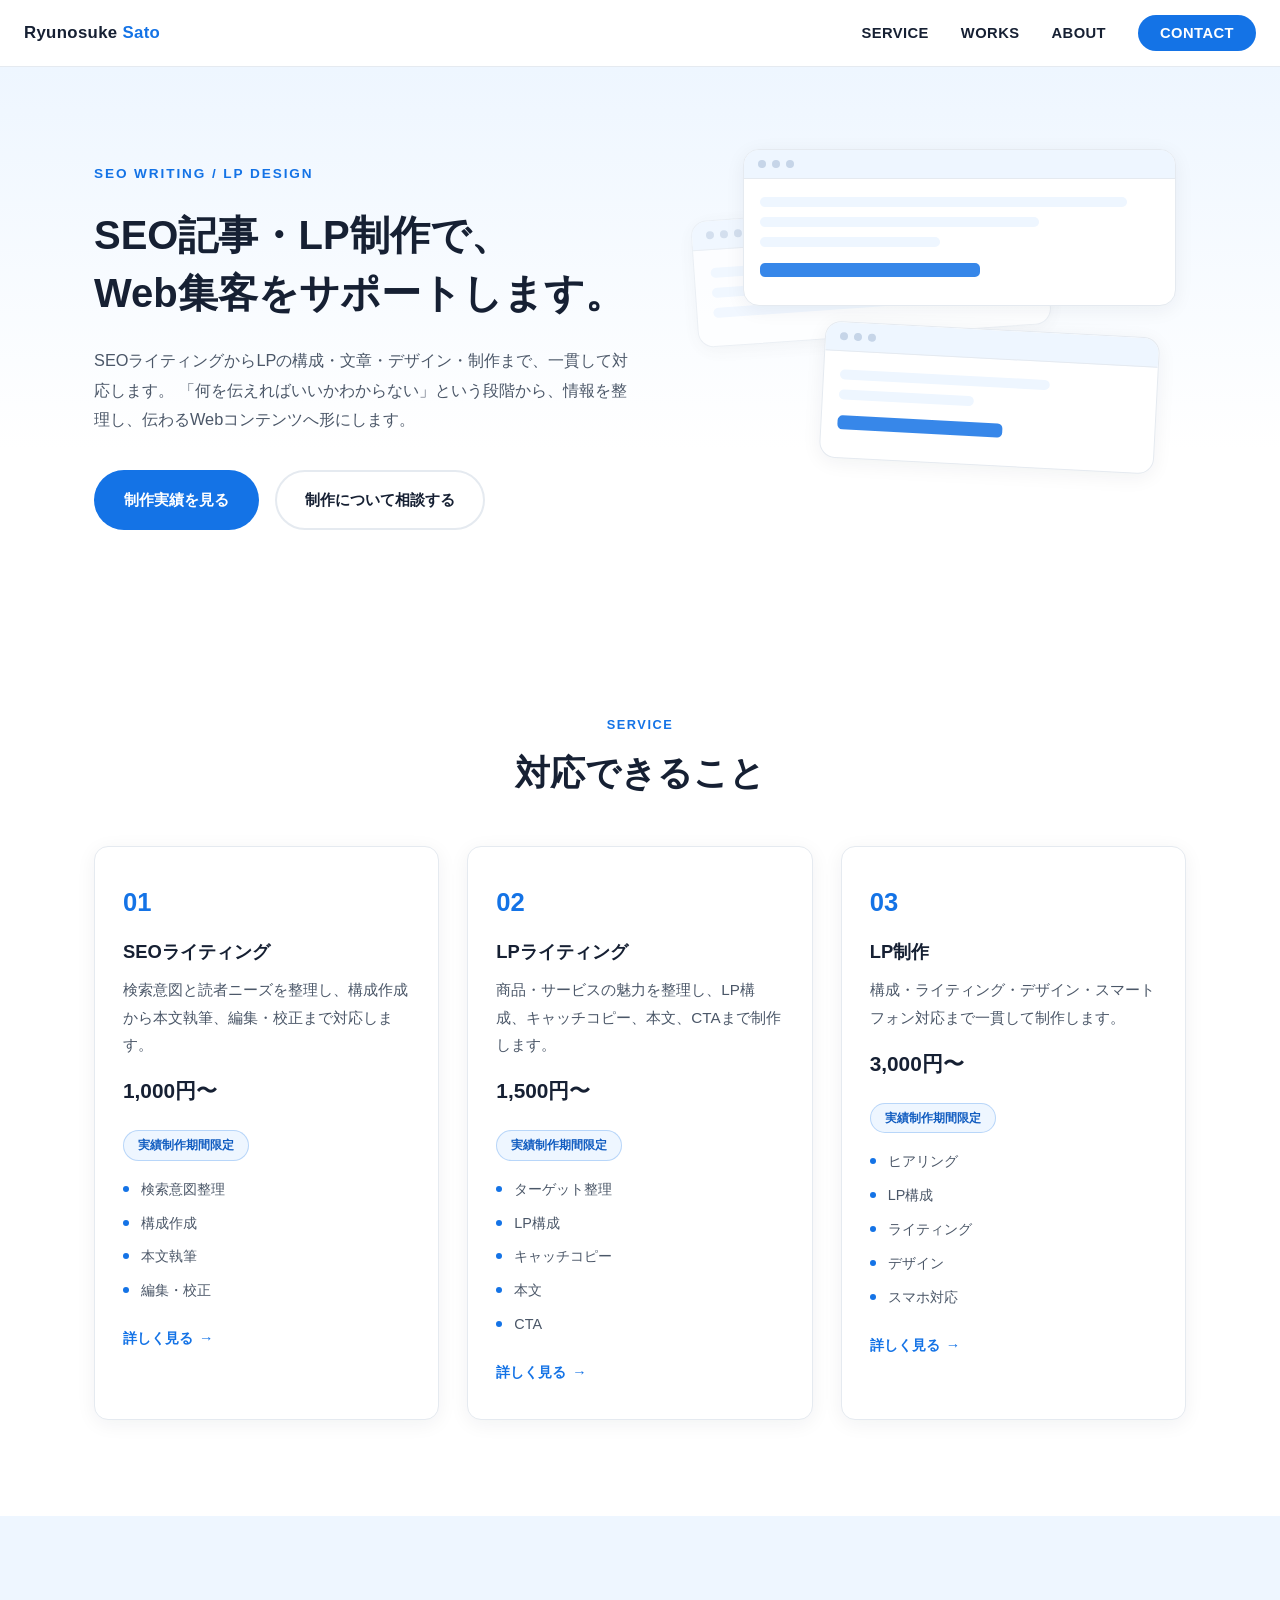
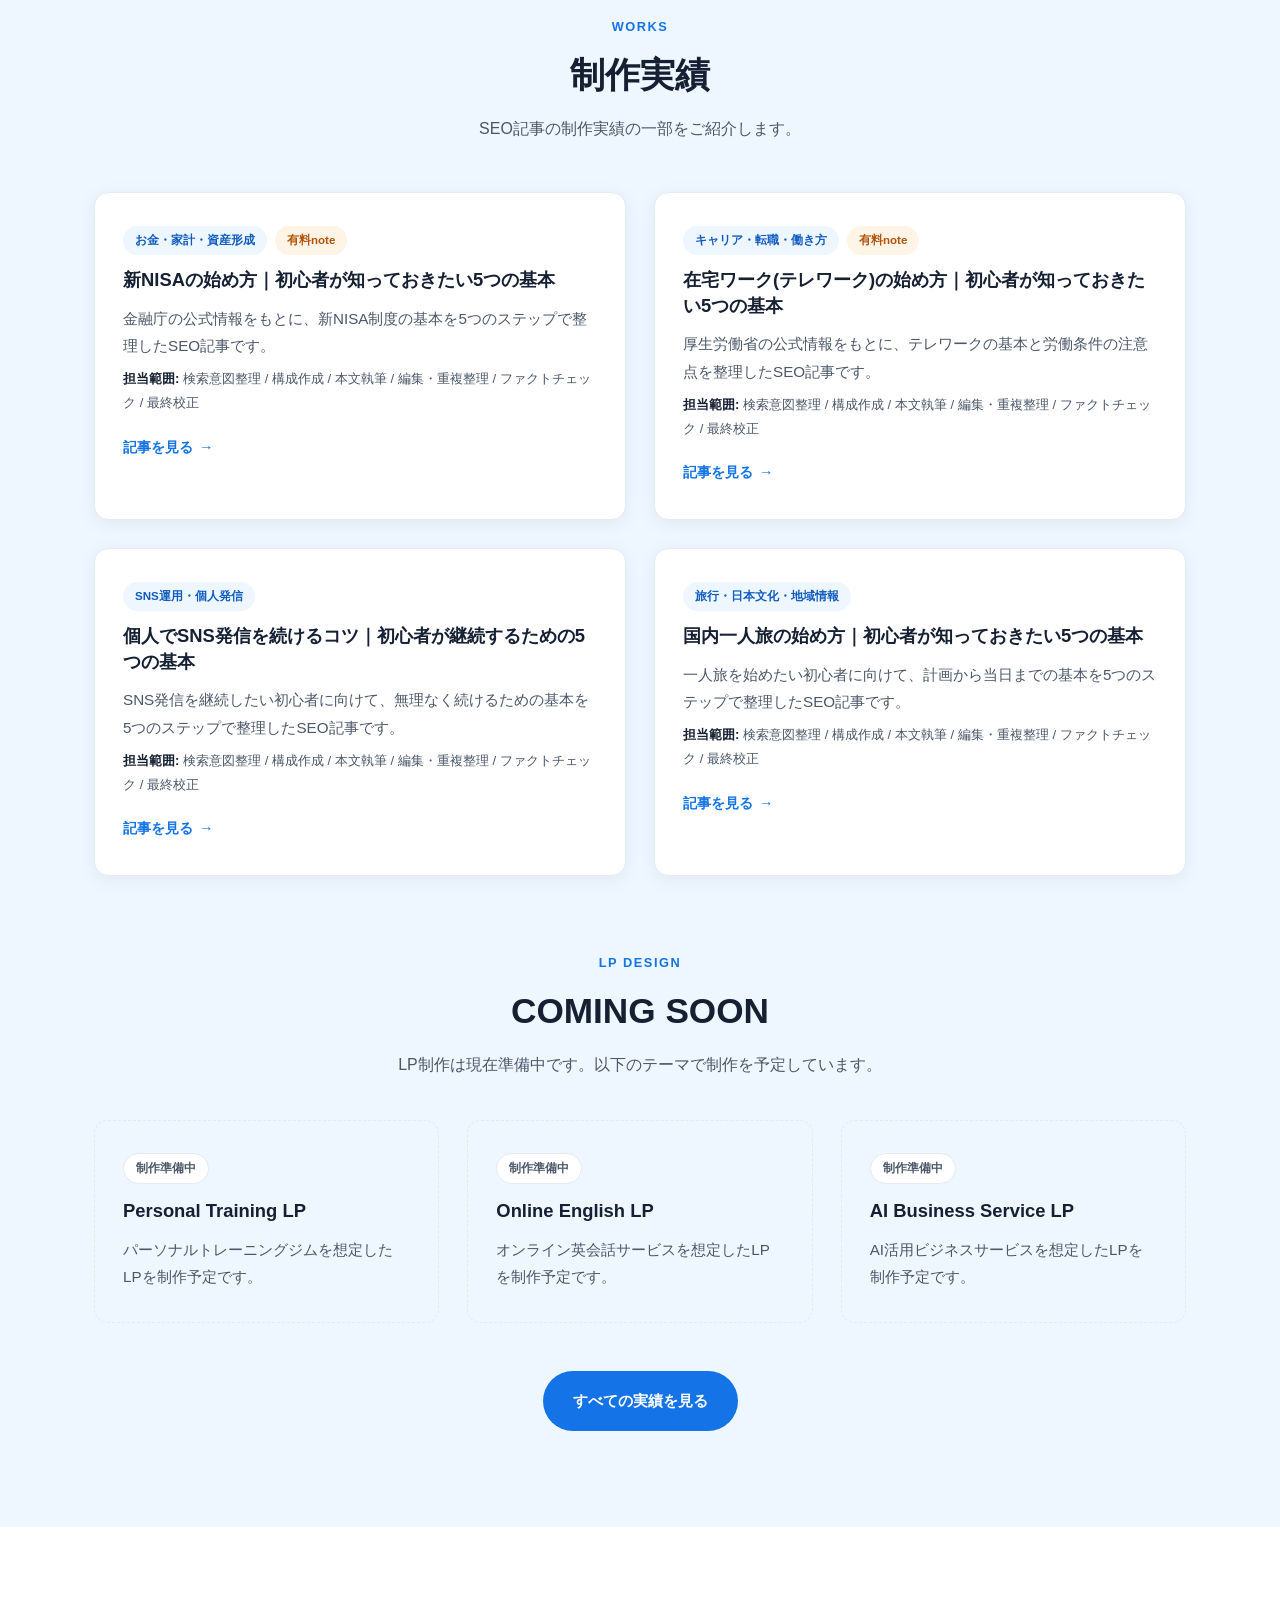
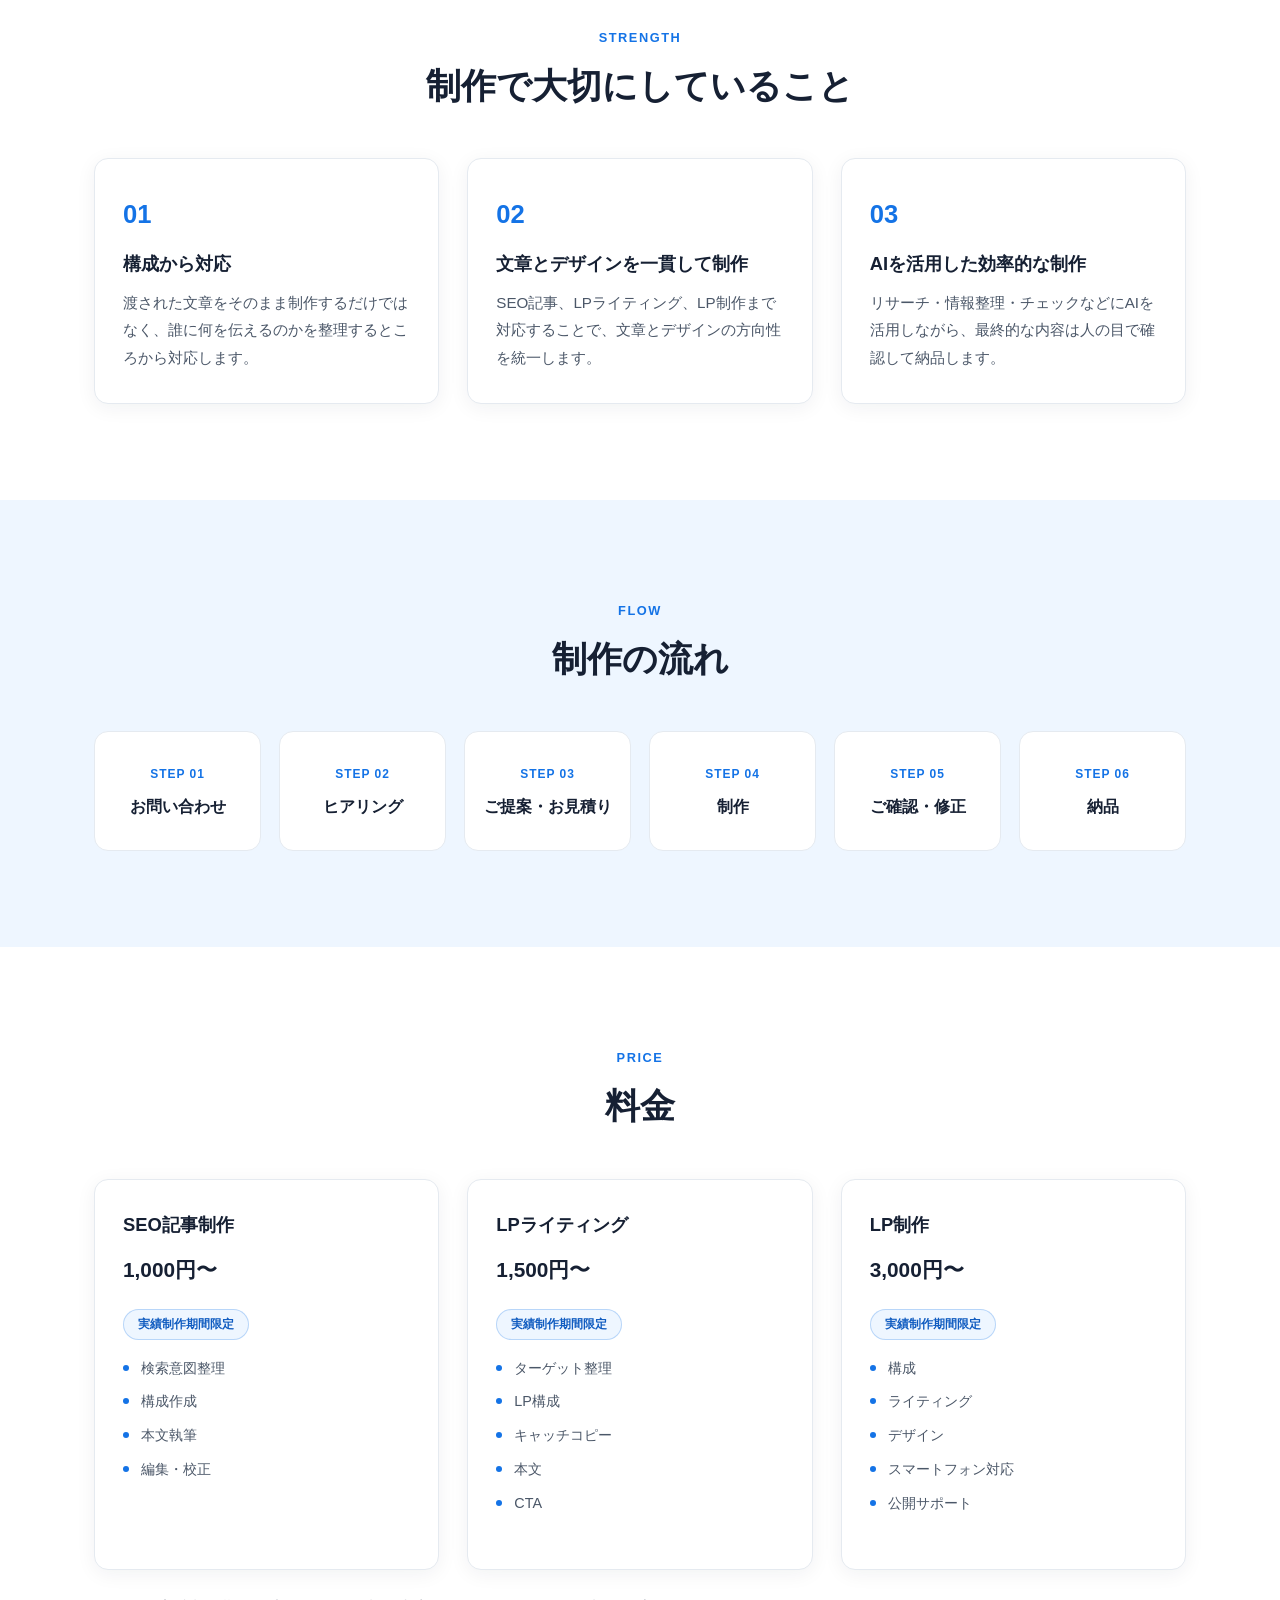
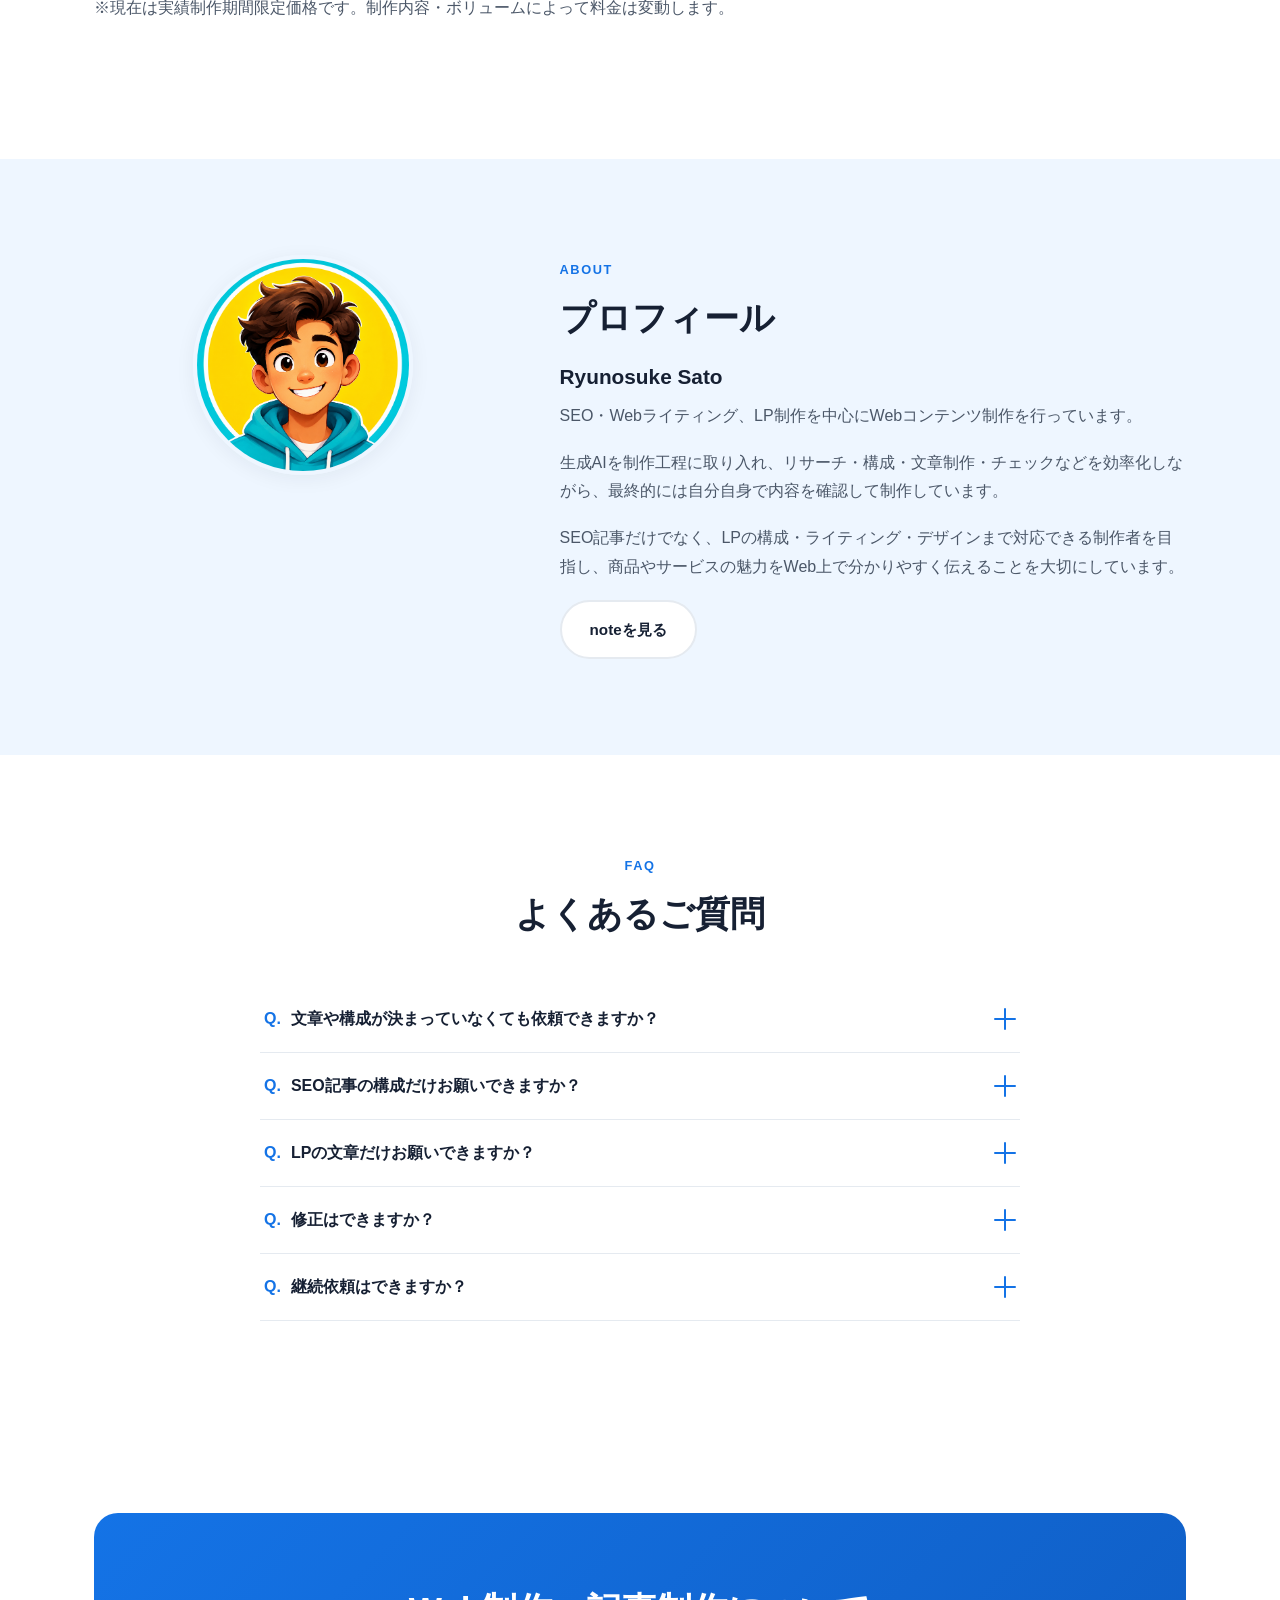
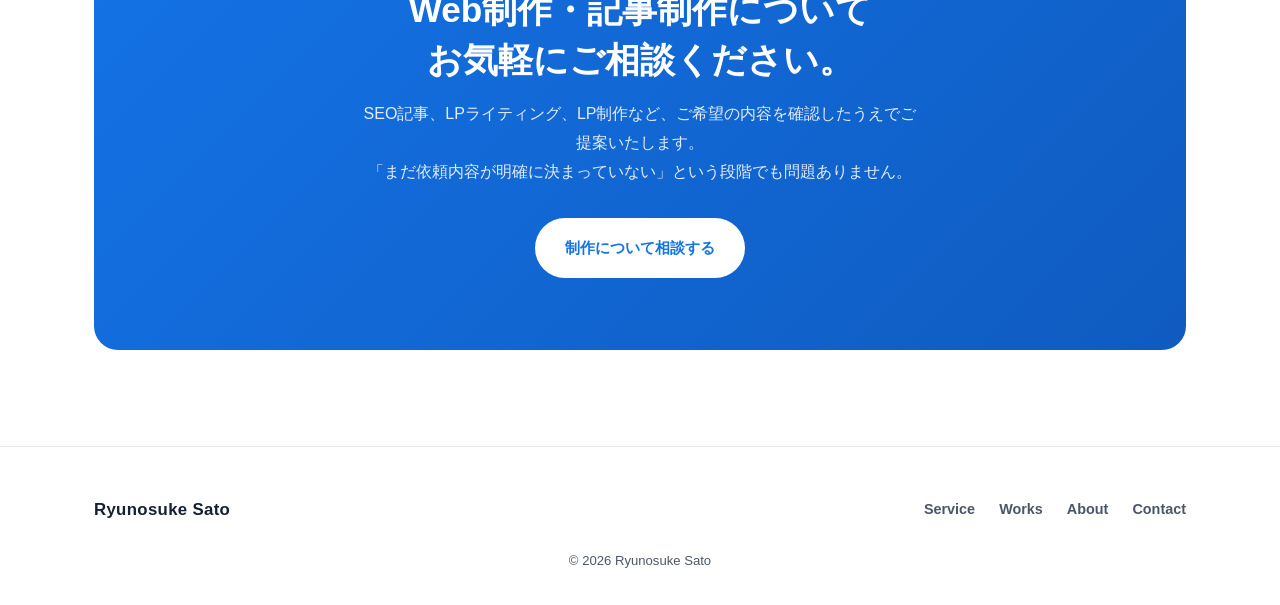
==== commit 72743b73: "Final polish portfolio layout and pricing" ====
--- a/index.html
+++ b/index.html
@@ -33,7 +33,7 @@
       <div class="container hero-inner">
         <div class="hero-content">
           <span class="hero-eyebrow">SEO WRITING / LP DESIGN</span>
-          <h1 class="hero-title">SEO記事・LP制作で、<br>Web集客をサポートします。</h1>
+          <h1 class="hero-title">SEO記事・LP制作で、<br><span class="hero-line-2">Web集客をサポートします。</span></h1>
           <p class="hero-desc">
             SEOライティングからLPの構成・文章・デザイン・制作まで、一貫して対応します。
             「何を伝えればいいかわからない」という段階から、情報を整理し、伝わるWebコンテンツへ形にします。
@@ -100,6 +100,7 @@
             <h3>SEOライティング</h3>
             <p>検索意図と読者ニーズを整理し、構成作成から本文執筆、編集・校正まで対応します。</p>
             <span class="card-price">1,000円〜</span>
+            <span class="badge-limited">実績制作期間限定</span>
             <ul class="card-list">
               <li>検索意図整理</li>
               <li>構成作成</li>
@@ -114,6 +115,7 @@
             <h3>LPライティング</h3>
             <p>商品・サービスの魅力を整理し、LP構成、キャッチコピー、本文、CTAまで制作します。</p>
             <span class="card-price">1,500円〜</span>
+            <span class="badge-limited">実績制作期間限定</span>
             <ul class="card-list">
               <li>ターゲット整理</li>
               <li>LP構成</li>
@@ -129,6 +131,7 @@
             <h3>LP制作</h3>
             <p>構成・ライティング・デザイン・スマートフォン対応まで一貫して制作します。</p>
             <span class="card-price">3,000円〜</span>
+            <span class="badge-limited">実績制作期間限定</span>
             <ul class="card-list">
               <li>ヒアリング</li>
               <li>LP構成</li>
@@ -152,7 +155,7 @@
           <p class="section-lead" style="margin-left:auto;margin-right:auto;">SEO記事の制作実績の一部をご紹介します。</p>
         </div>
 
-        <div class="card-grid card-grid-4">
+        <div class="card-grid works-featured-grid">
 
           <article class="card reveal">
             <span class="work-tag">お金・家計・資産形成</span><span class="badge badge-paid">有料note</span>
@@ -303,6 +306,7 @@
           <article class="card reveal">
             <h3>SEO記事制作</h3>
             <span class="card-price">1,000円〜</span>
+            <span class="badge-limited">実績制作期間限定</span>
             <ul class="card-list">
               <li>検索意図整理</li>
               <li>構成作成</li>
@@ -313,6 +317,7 @@
           <article class="card reveal">
             <h3>LPライティング</h3>
             <span class="card-price">1,500円〜</span>
+            <span class="badge-limited">実績制作期間限定</span>
             <ul class="card-list">
               <li>ターゲット整理</li>
               <li>LP構成</li>
@@ -324,6 +329,7 @@
           <article class="card reveal">
             <h3>LP制作</h3>
             <span class="card-price">3,000円〜</span>
+            <span class="badge-limited">実績制作期間限定</span>
             <ul class="card-list">
               <li>構成</li>
               <li>ライティング</li>
@@ -333,7 +339,7 @@
             </ul>
           </article>
         </div>
-        <p class="section-lead reveal" style="margin-top:24px;">※内容・ボリュームによって料金は変動します。</p>
+        <p class="section-lead reveal" style="margin-top:24px;">※現在は実績制作期間限定価格です。制作内容・ボリュームによって料金は変動します。</p>
       </div>
     </section>
 
--- a/css/style.css
+++ b/css/style.css
@@ -293,13 +293,13 @@
 
 #hero {
   padding-top: 72px;
-  padding-bottom: 96px;
+  padding-bottom: 65px;
   background: linear-gradient(180deg, var(--color-bg-soft) 0%, #ffffff 70%);
 }
 
 .hero-inner {
   display: grid;
-  grid-template-columns: 1.1fr 0.9fr;
+  grid-template-columns: 1.05fr 0.95fr;
   gap: 56px;
   align-items: center;
 }
@@ -314,12 +314,19 @@
 }
 
 .hero-title {
-  font-size: clamp(1.9rem, 4.4vw, 3.1rem);
+  font-size: clamp(1.8rem, 3.6vw, 2.5rem);
   font-weight: 800;
   line-height: 1.45;
   margin-bottom: 24px;
 }
 
+/* PC(1200px以上)では「Web集客をサポートします。」が途中で折り返さないようにする */
+@media (min-width: 1200px) {
+  .hero-line-2 {
+    white-space: nowrap;
+  }
+}
+
 .hero-desc {
   color: var(--color-muted);
   font-size: 1.02rem;
@@ -331,7 +338,7 @@
 
 .hero-visual {
   position: relative;
-  height: 380px;
+  height: 410px;
 }
 
 .browser-card {
@@ -431,6 +438,17 @@
 
 .card-grid-4 {
   grid-template-columns: repeat(4, 1fr);
+}
+
+/* トップページWORKSの厳選4件のみ: PCは2列×2段、768px以下は1列 */
+.works-featured-grid {
+  grid-template-columns: repeat(2, 1fr);
+}
+
+@media (max-width: 768px) {
+  .works-featured-grid {
+    grid-template-columns: 1fr;
+  }
 }
 
 .card {
@@ -538,6 +556,18 @@
   color: #B45309;
 }
 
+.badge-limited {
+  display: inline-block;
+  padding: 4px 14px;
+  border-radius: 999px;
+  font-size: 0.72rem;
+  font-weight: 700;
+  background-color: var(--color-bg-soft);
+  color: var(--color-primary-dark);
+  border: 1px solid rgba(20, 115, 230, 0.25);
+  margin-top: 6px;
+}
+
 .card-meta {
   font-size: 0.82rem !important;
   color: var(--color-muted);
@@ -603,11 +633,22 @@
   gap: 18px;
 }
 
+@media (max-width: 1200px) {
+  .flow-grid {
+    grid-template-columns: repeat(3, 1fr);
+  }
+}
+
 .flow-step {
+  display: flex;
+  flex-direction: column;
+  align-items: center;
+  justify-content: center;
   background-color: #ffffff;
   border: 1px solid var(--color-border);
   border-radius: var(--radius);
   padding: 24px 18px;
+  min-height: 120px;
   text-align: center;
 }
 
@@ -864,6 +905,11 @@
    Contact form
 ============================ */
 
+/* CONTACTページのみ: 説明文からフォームまでの余白を通常セクションより詰める */
+#contact-form {
+  padding-top: 70px;
+}
+
 .contact-layout {
   max-width: 760px;
   margin: 0 auto;
@@ -996,16 +1042,35 @@
     grid-template-columns: repeat(2, 1fr);
   }
 
-  .flow-grid {
-    grid-template-columns: repeat(3, 1fr);
-  }
-
   .about-inner {
     grid-template-columns: 1fr;
   }
 
   .about-photo-placeholder {
     max-width: 220px;
+  }
+}
+
+/* SERVICE・PRICEのみ: タブレット幅(769px〜1000px)で1・2枚目を1段目、3枚目を2段目中央に */
+@media (min-width: 769px) and (max-width: 1000px) {
+  #service .card-grid,
+  #price .card-grid {
+    grid-template-columns: repeat(2, 1fr);
+  }
+
+  #service .card-grid > :nth-child(3),
+  #price .card-grid > :nth-child(3) {
+    grid-column: 1 / -1;
+    width: calc(50% - 14px);
+    margin: 0 auto;
+  }
+}
+
+/* SERVICE・PRICEのみ: 768px以下は1列(他セクションの挙動は変更しない) */
+@media (max-width: 768px) {
+  #service .card-grid,
+  #price .card-grid {
+    grid-template-columns: 1fr;
   }
 }
 
@@ -1062,7 +1127,7 @@
   }
 
   .flow-grid {
-    grid-template-columns: 1fr;
+    grid-template-columns: repeat(2, 1fr);
   }
 
   .form-row {
@@ -1086,3 +1151,9 @@
     align-items: flex-start;
   }
 }
+
+@media (max-width: 420px) {
+  .flow-grid {
+    grid-template-columns: 1fr;
+  }
+}
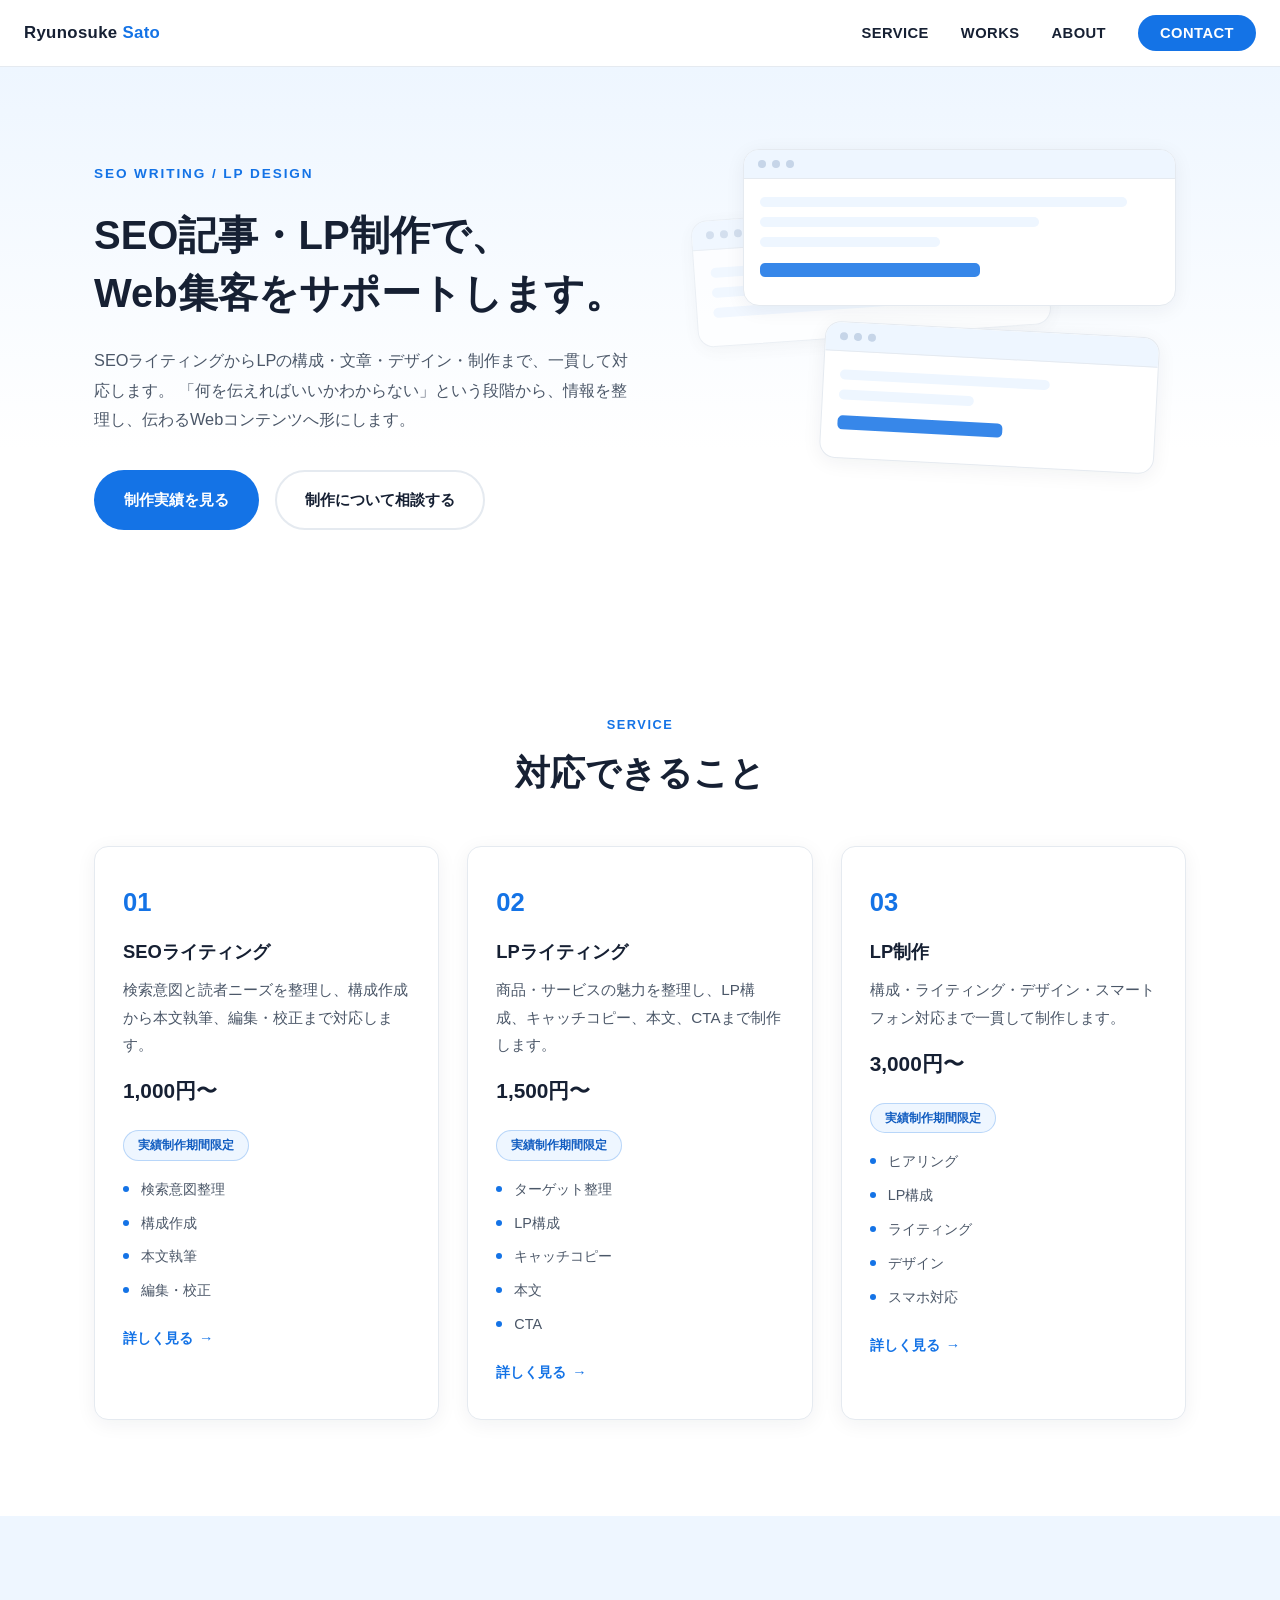
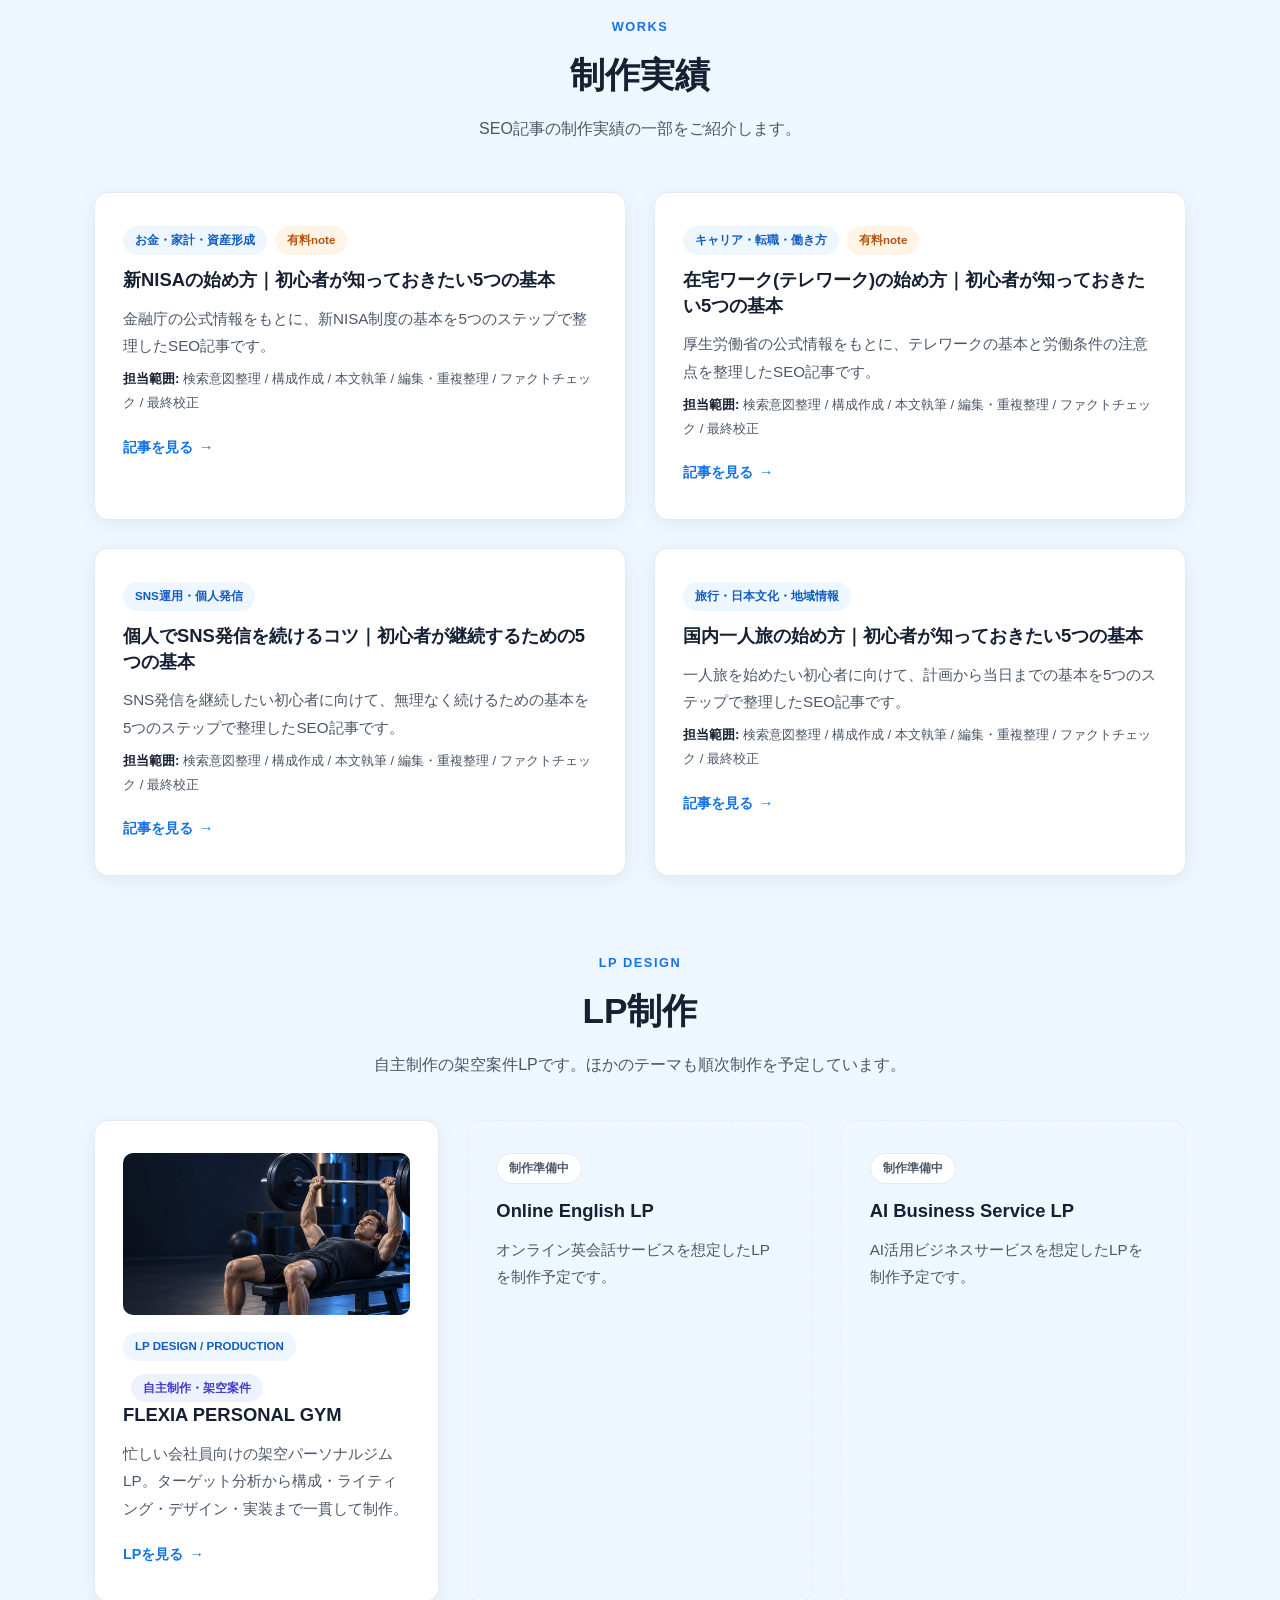
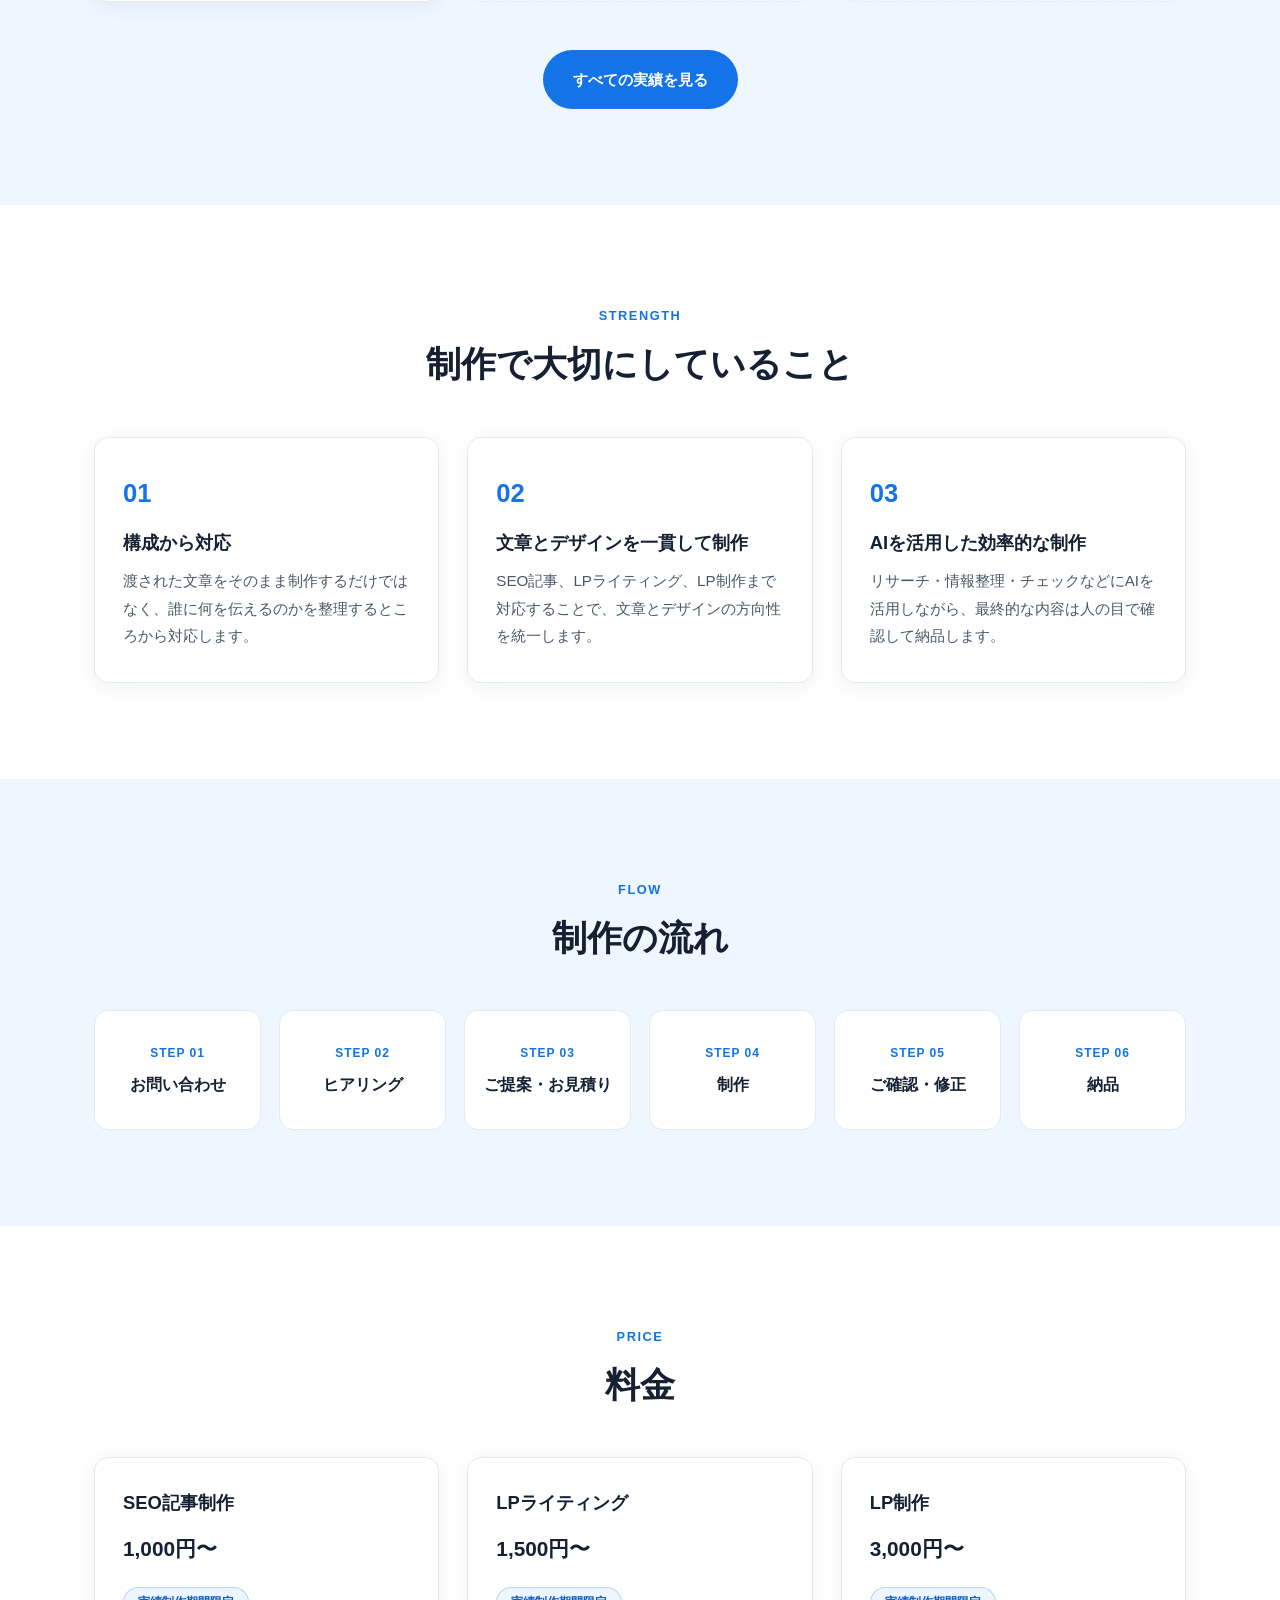
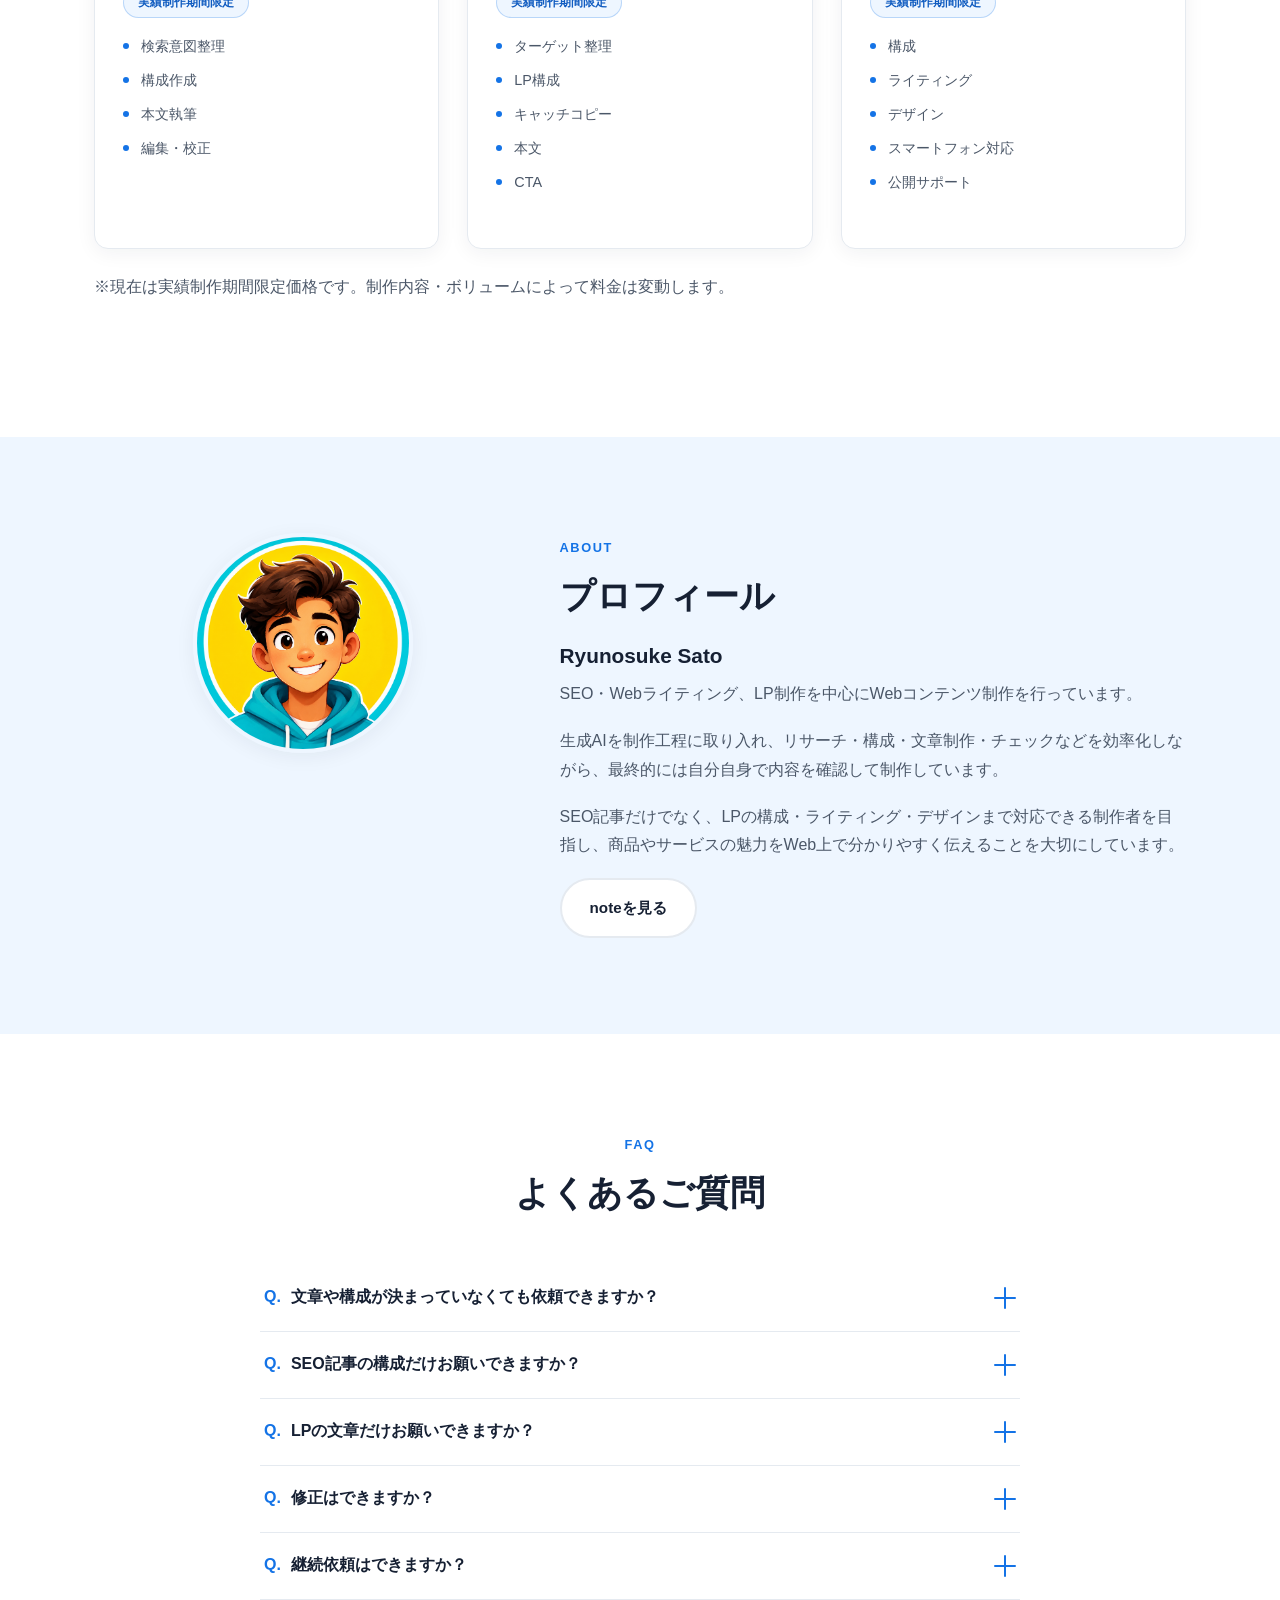
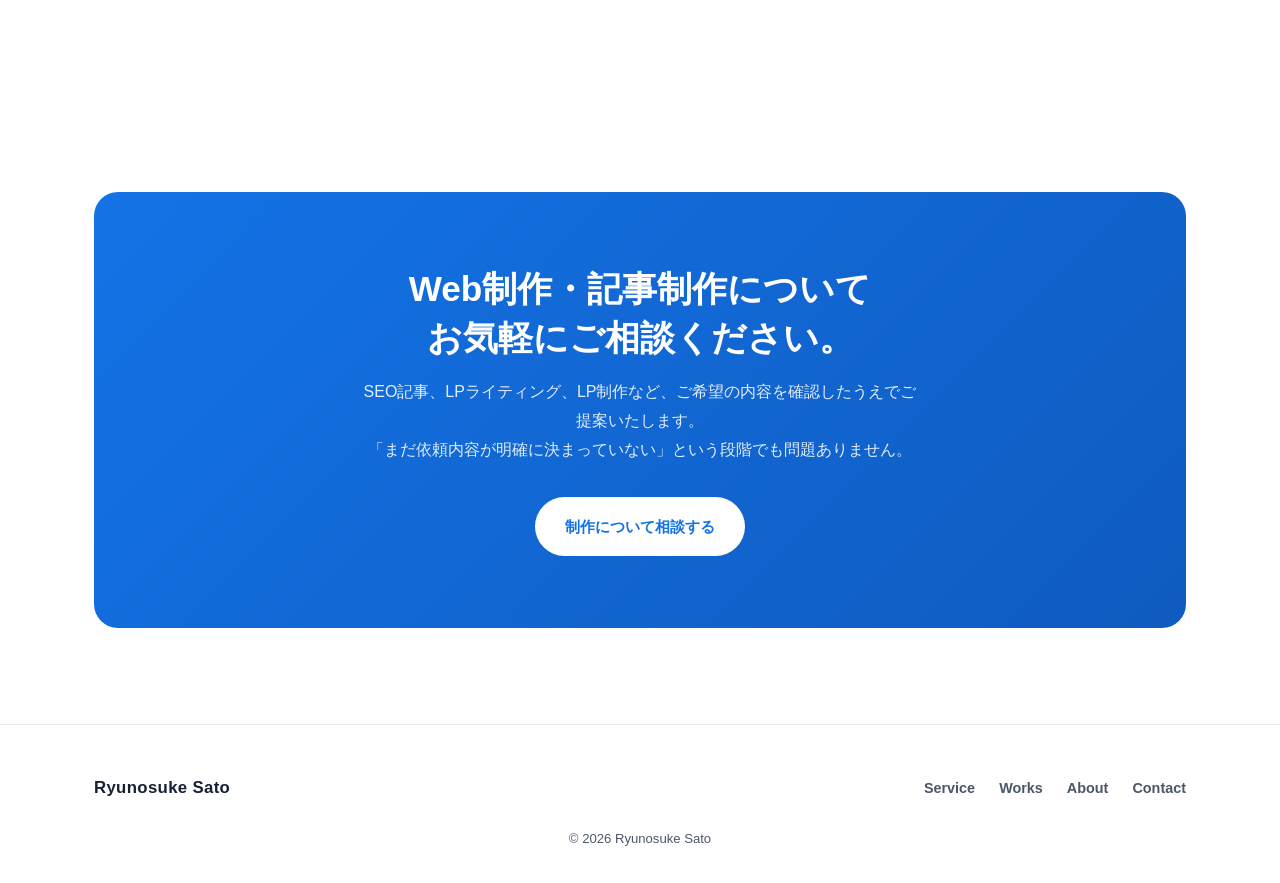
==== commit a479484d: "Add FLEXIA LP to portfolio" ====
--- a/index.html
+++ b/index.html
@@ -201,15 +201,19 @@
 
         <div class="section-head reveal" style="margin-top:72px;margin-bottom:32px;">
           <span class="section-eyebrow">LP DESIGN</span>
-          <h2 class="section-title">COMING SOON</h2>
-          <p class="section-lead" style="margin-left:auto;margin-right:auto;">LP制作は現在準備中です。以下のテーマで制作を予定しています。</p>
+          <h2 class="section-title">LP制作</h2>
+          <p class="section-lead" style="margin-left:auto;margin-right:auto;">自主制作の架空案件LPです。ほかのテーマも順次制作を予定しています。</p>
         </div>
 
         <div class="card-grid">
-          <article class="card coming-soon-card reveal">
-            <span class="coming-soon-tag">制作準備中</span>
-            <h3>Personal Training LP</h3>
-            <p>パーソナルトレーニングジムを想定したLPを制作予定です。</p>
+          <article class="card reveal">
+            <img class="work-card-thumb" src="lp-auto/projects/flexia-personal-gym/site/images/flexia-hero.webp" alt="FLEXIA PERSONAL GYM LPのファーストビュー" loading="lazy">
+            <span class="work-tag">LP DESIGN / PRODUCTION</span><span class="badge badge-sample">自主制作・架空案件</span>
+            <h3>FLEXIA PERSONAL GYM</h3>
+            <p>忙しい会社員向けの架空パーソナルジムLP。ターゲット分析から構成・ライティング・デザイン・実装まで一貫して制作。</p>
+            <div class="card-links">
+              <a href="lp-auto/projects/flexia-personal-gym/site/index.html" target="_blank" rel="noopener noreferrer" class="link-arrow">LPを見る</a>
+            </div>
           </article>
           <article class="card coming-soon-card reveal">
             <span class="coming-soon-tag">制作準備中</span>
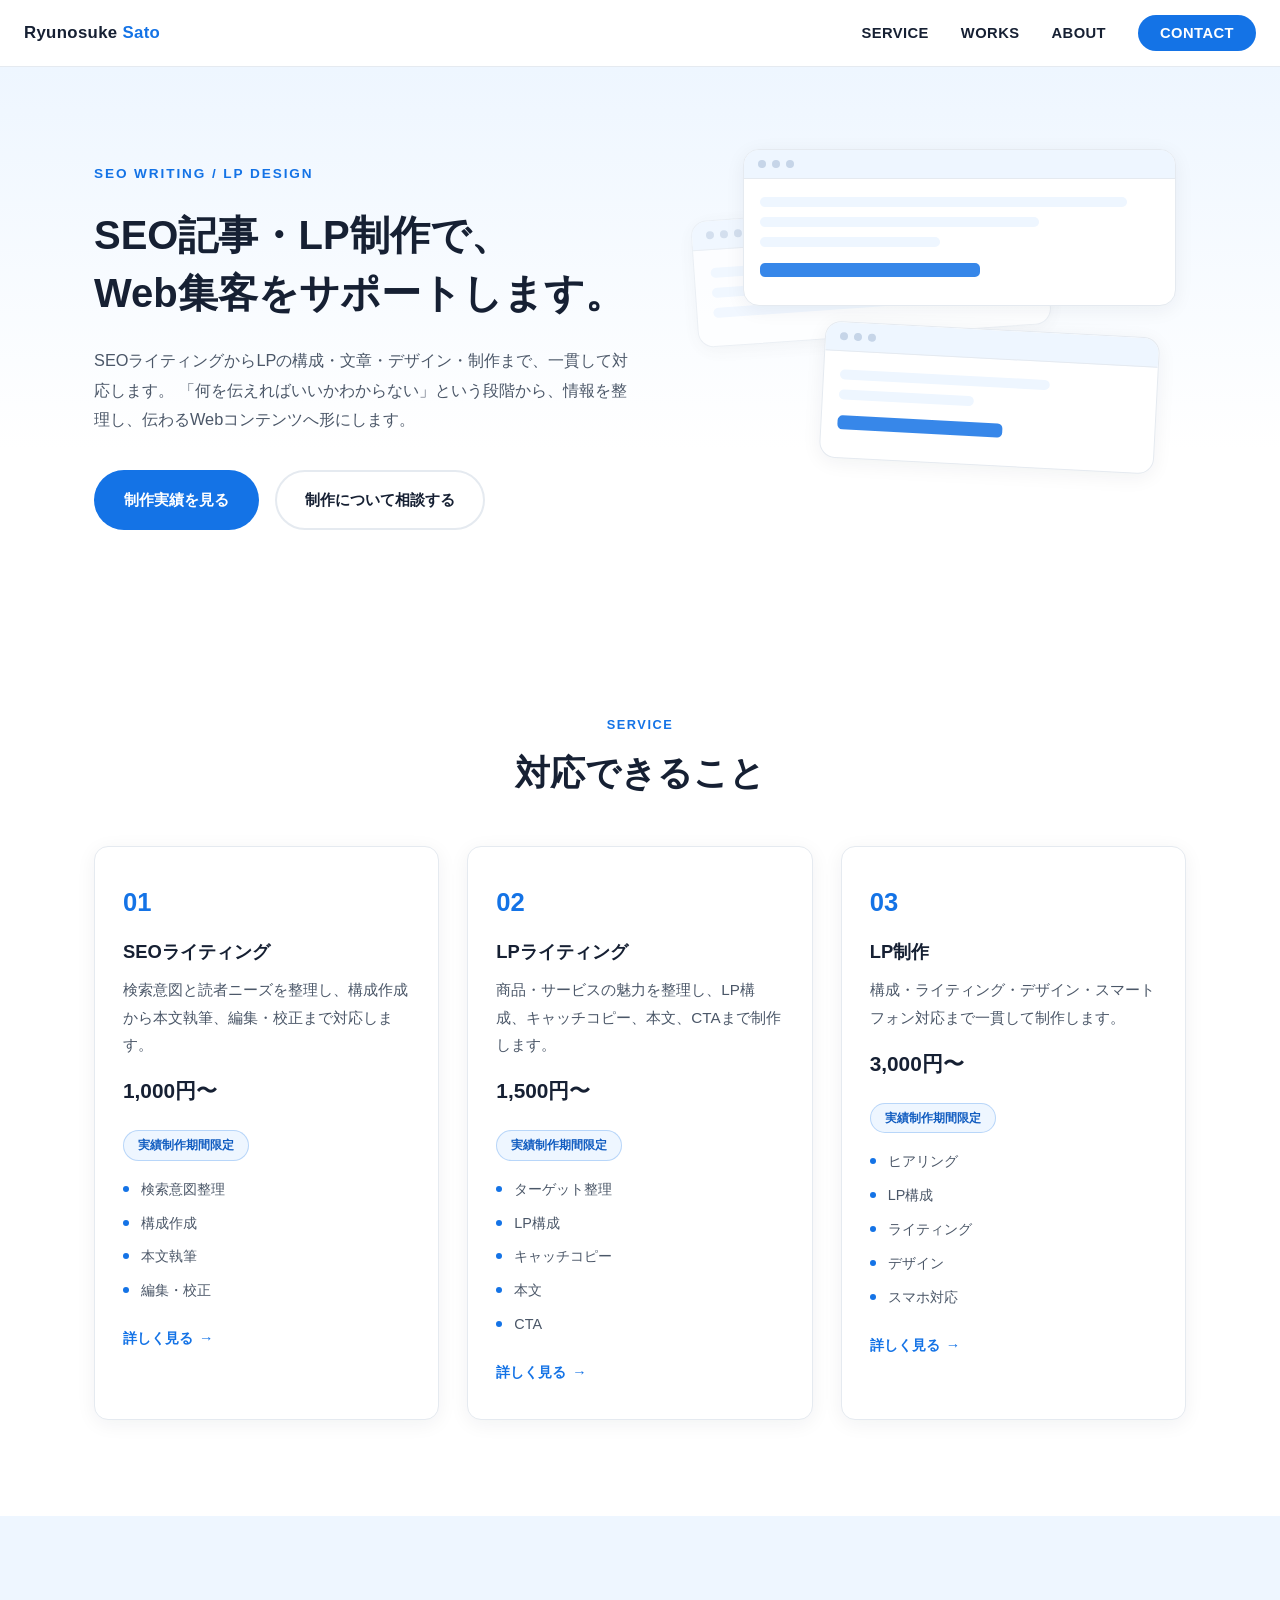
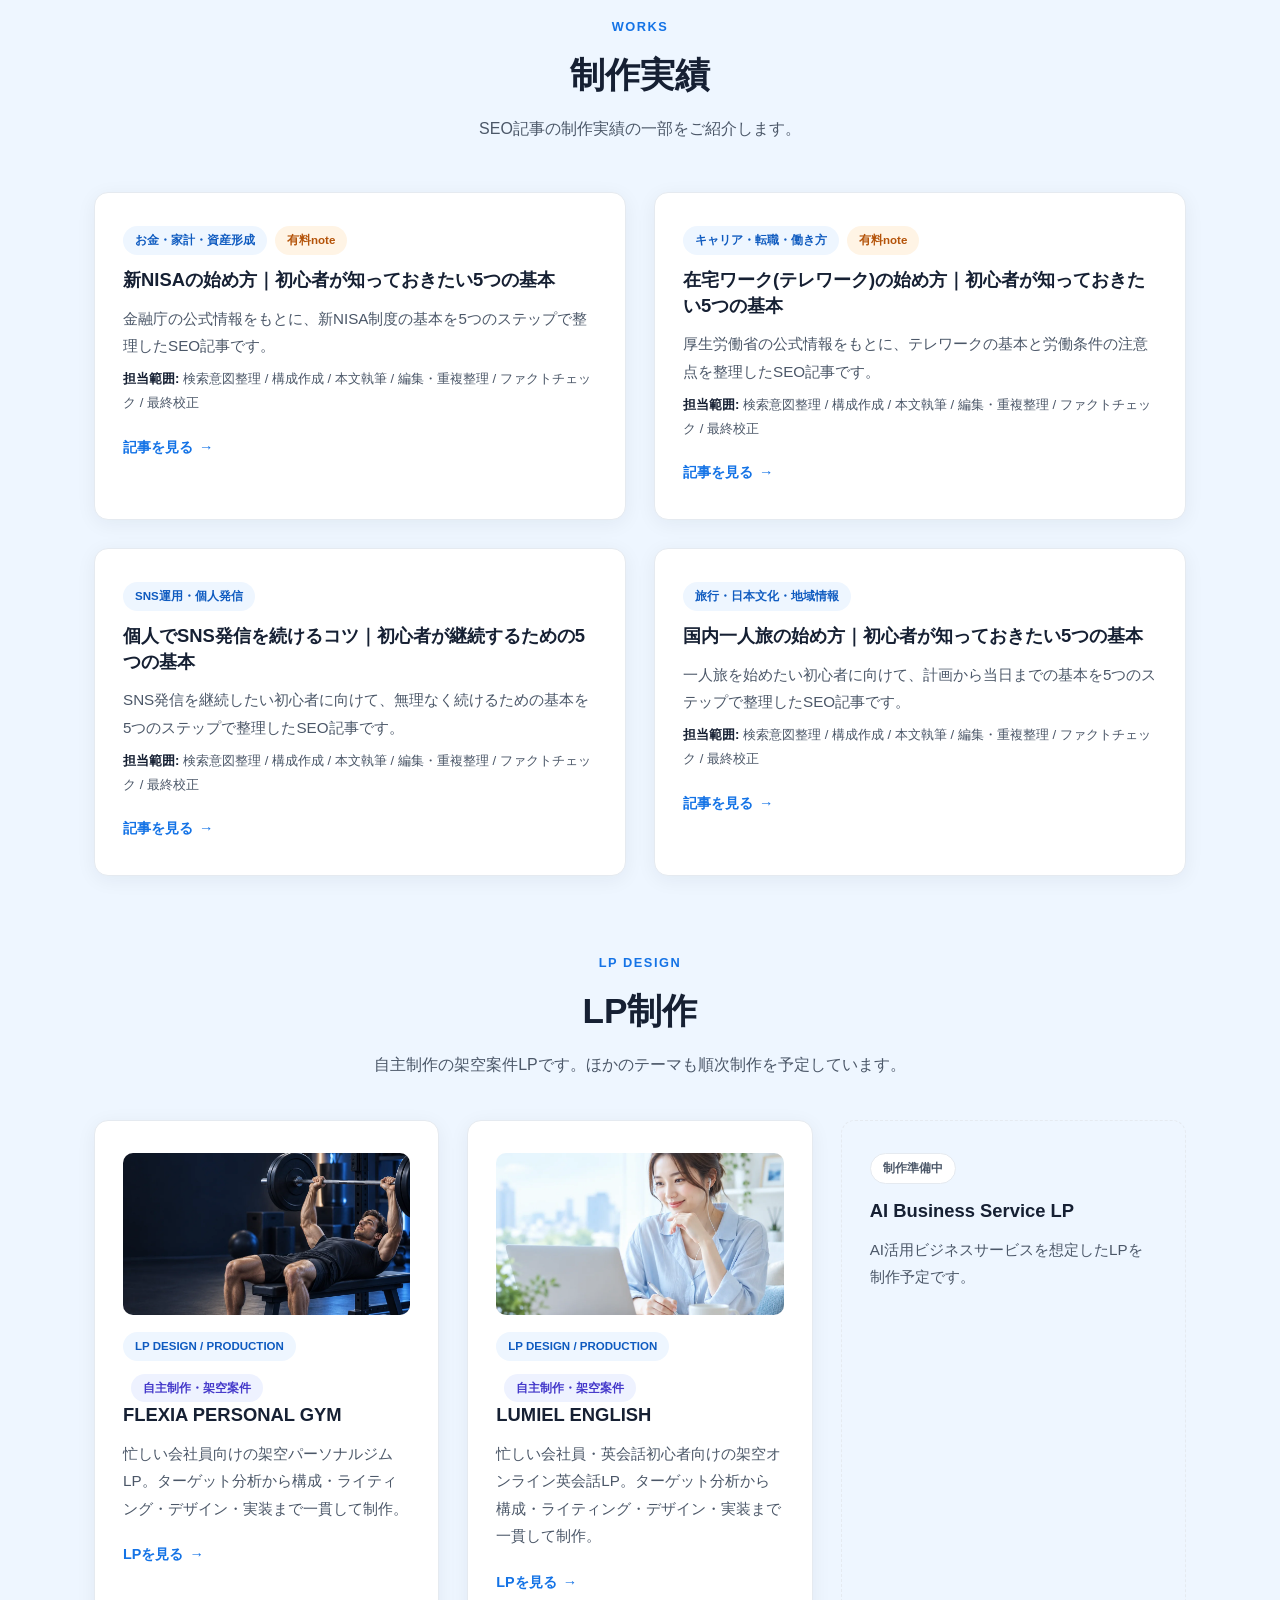
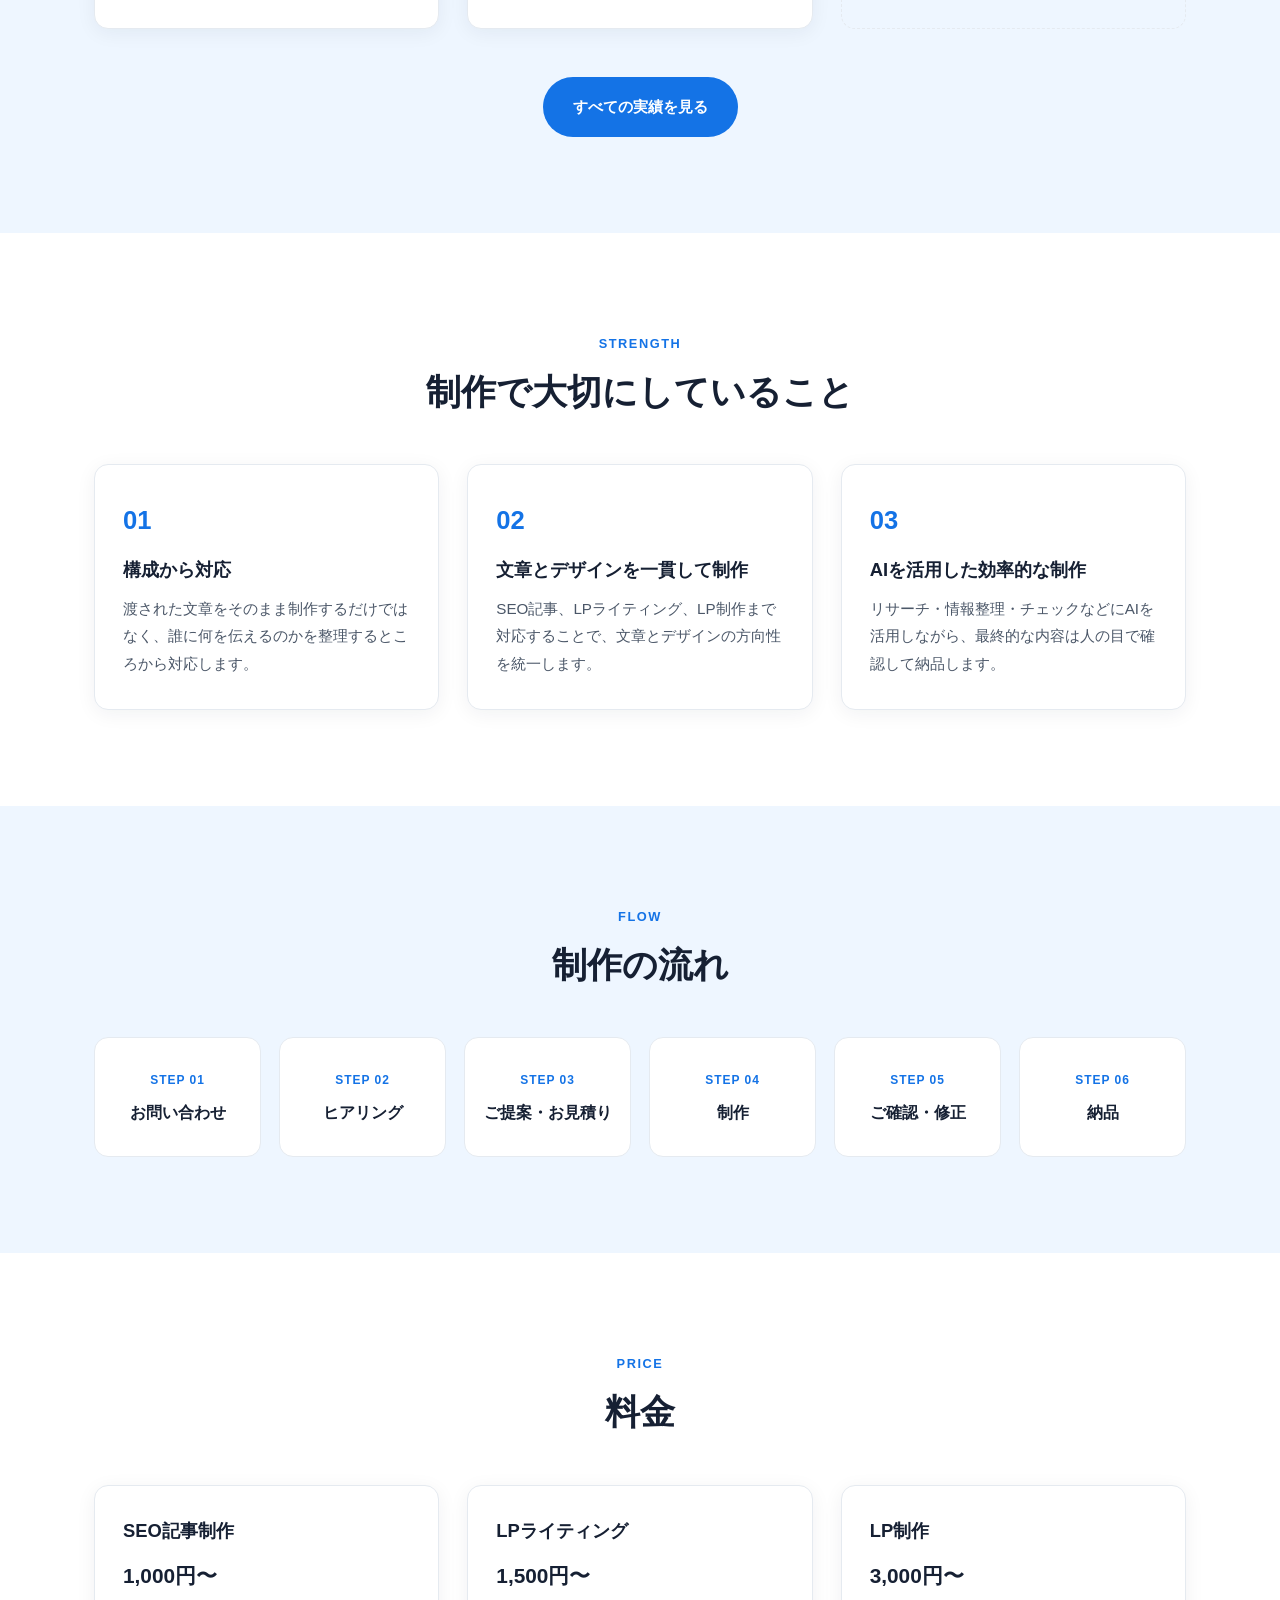
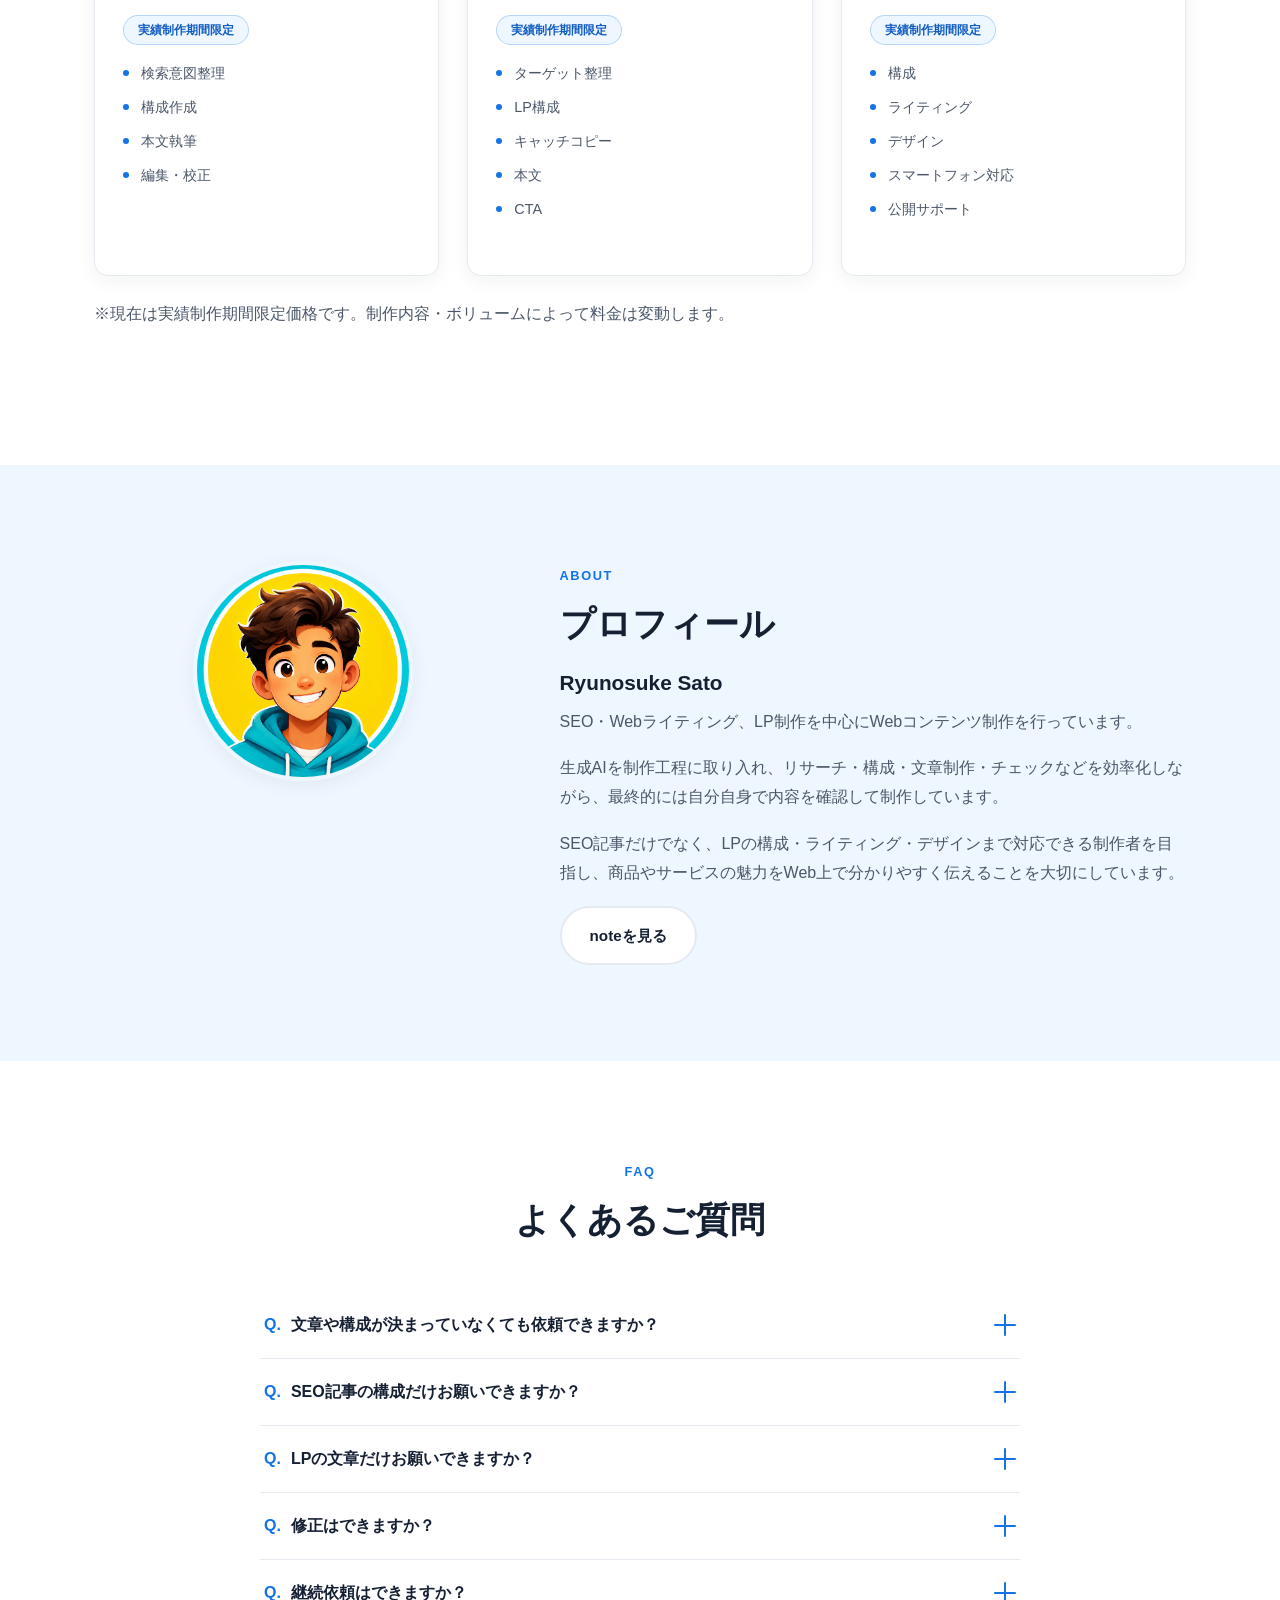
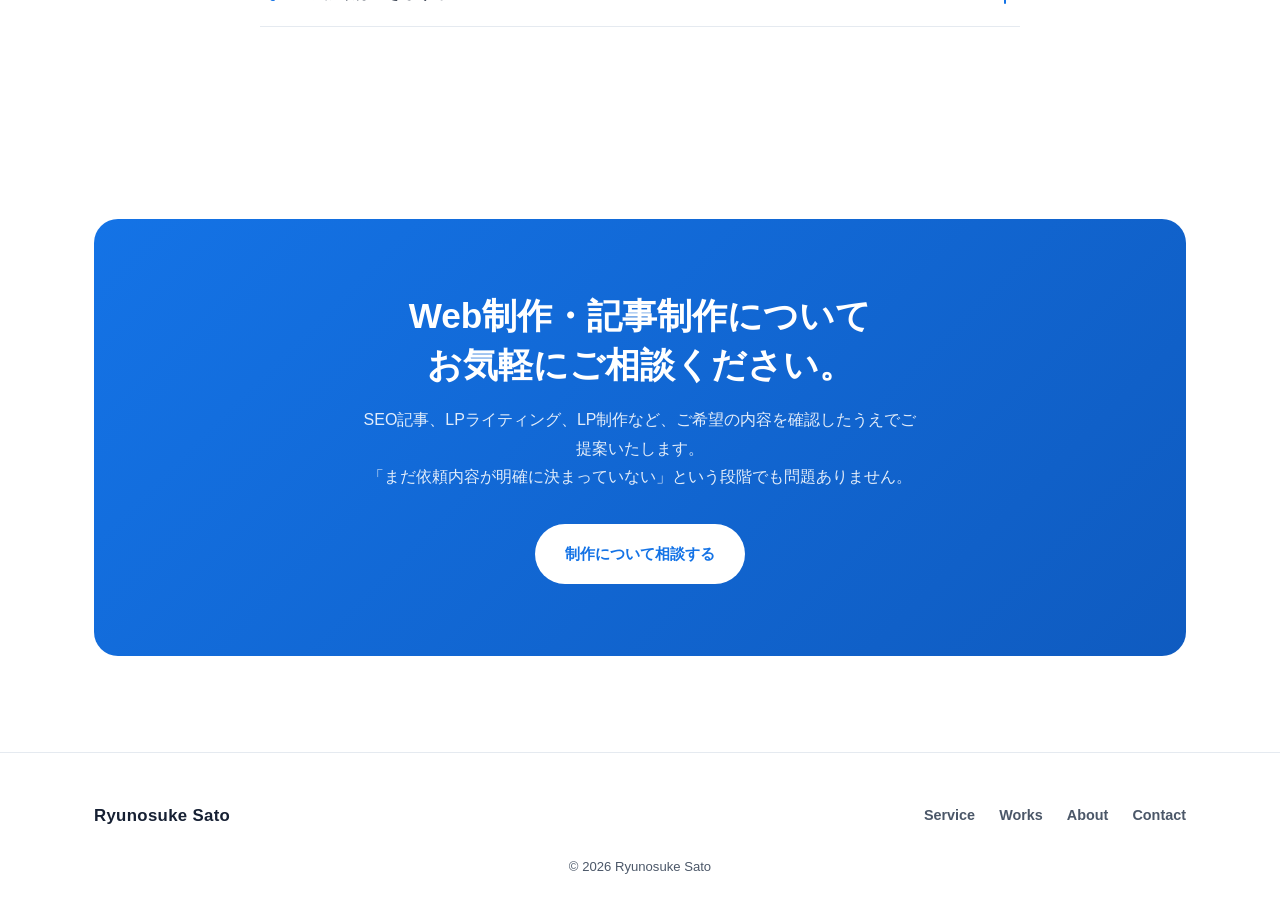
==== commit 0e275fab: "Add LUMIEL English to portfolio" ====
--- a/index.html
+++ b/index.html
@@ -215,10 +215,14 @@
               <a href="lp-auto/projects/flexia-personal-gym/site/index.html" target="_blank" rel="noopener noreferrer" class="link-arrow">LPを見る</a>
             </div>
           </article>
-          <article class="card coming-soon-card reveal">
-            <span class="coming-soon-tag">制作準備中</span>
-            <h3>Online English LP</h3>
-            <p>オンライン英会話サービスを想定したLPを制作予定です。</p>
+          <article class="card reveal">
+            <img class="work-card-thumb" src="lp-auto/projects/lumiel-english/site/images/lumiel-hero.webp" alt="LUMIEL ENGLISH LPのファーストビュー" loading="lazy">
+            <span class="work-tag">LP DESIGN / PRODUCTION</span><span class="badge badge-sample">自主制作・架空案件</span>
+            <h3>LUMIEL ENGLISH</h3>
+            <p>忙しい会社員・英会話初心者向けの架空オンライン英会話LP。ターゲット分析から構成・ライティング・デザイン・実装まで一貫して制作。</p>
+            <div class="card-links">
+              <a href="lp-auto/projects/lumiel-english/site/index.html" target="_blank" rel="noopener noreferrer" class="link-arrow">LPを見る</a>
+            </div>
           </article>
           <article class="card coming-soon-card reveal">
             <span class="coming-soon-tag">制作準備中</span>
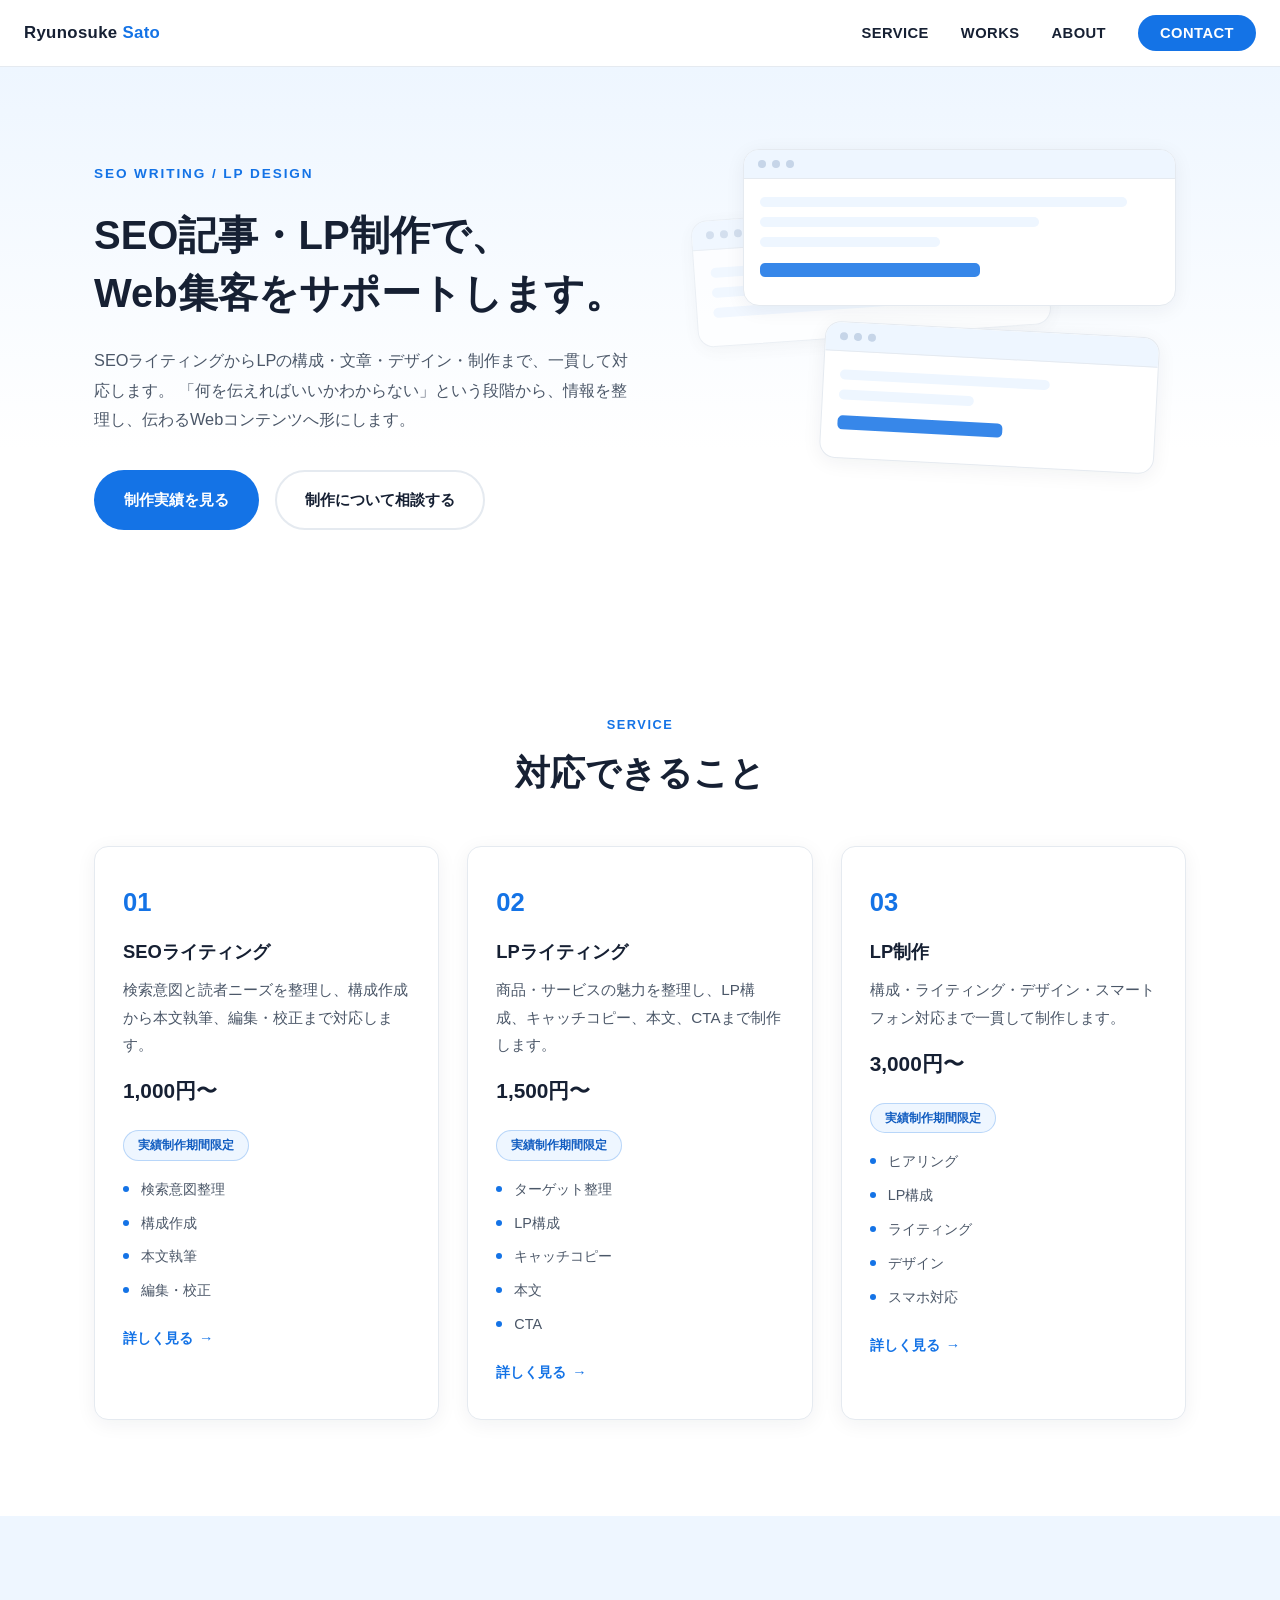
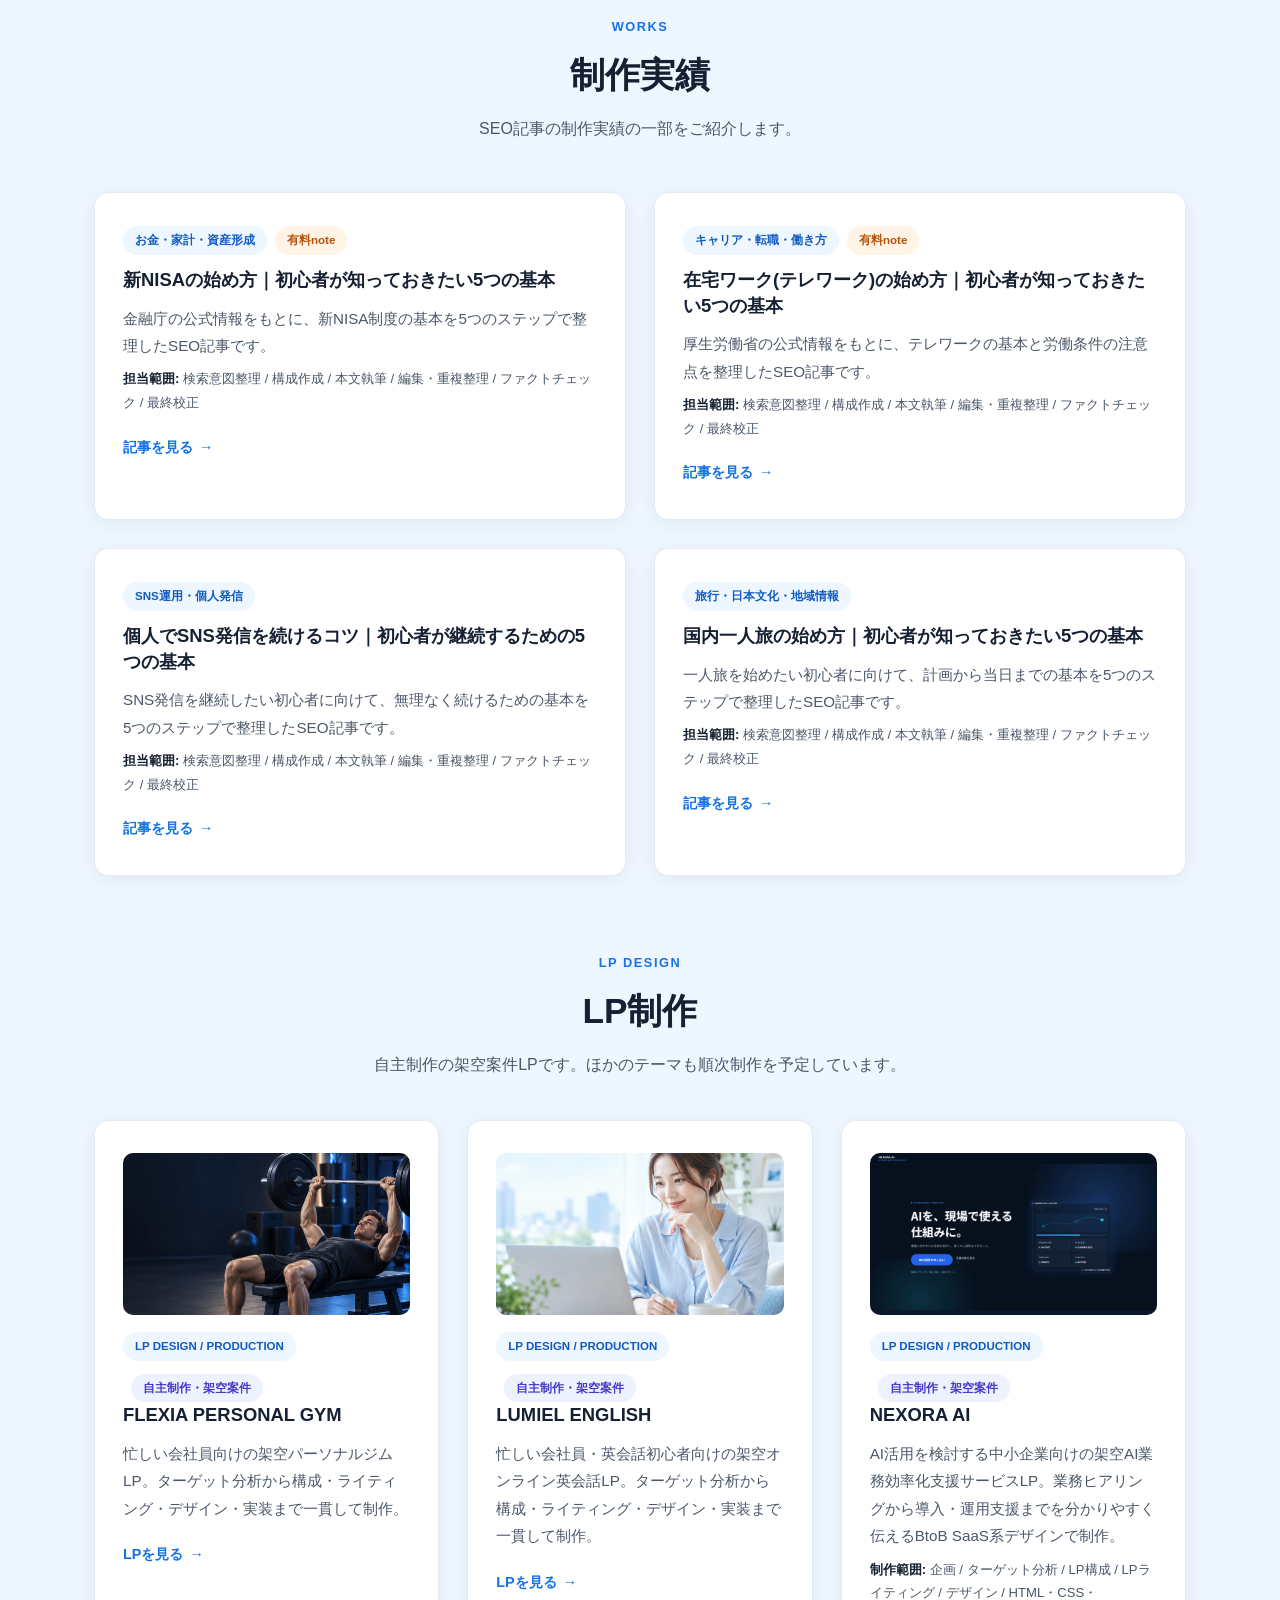
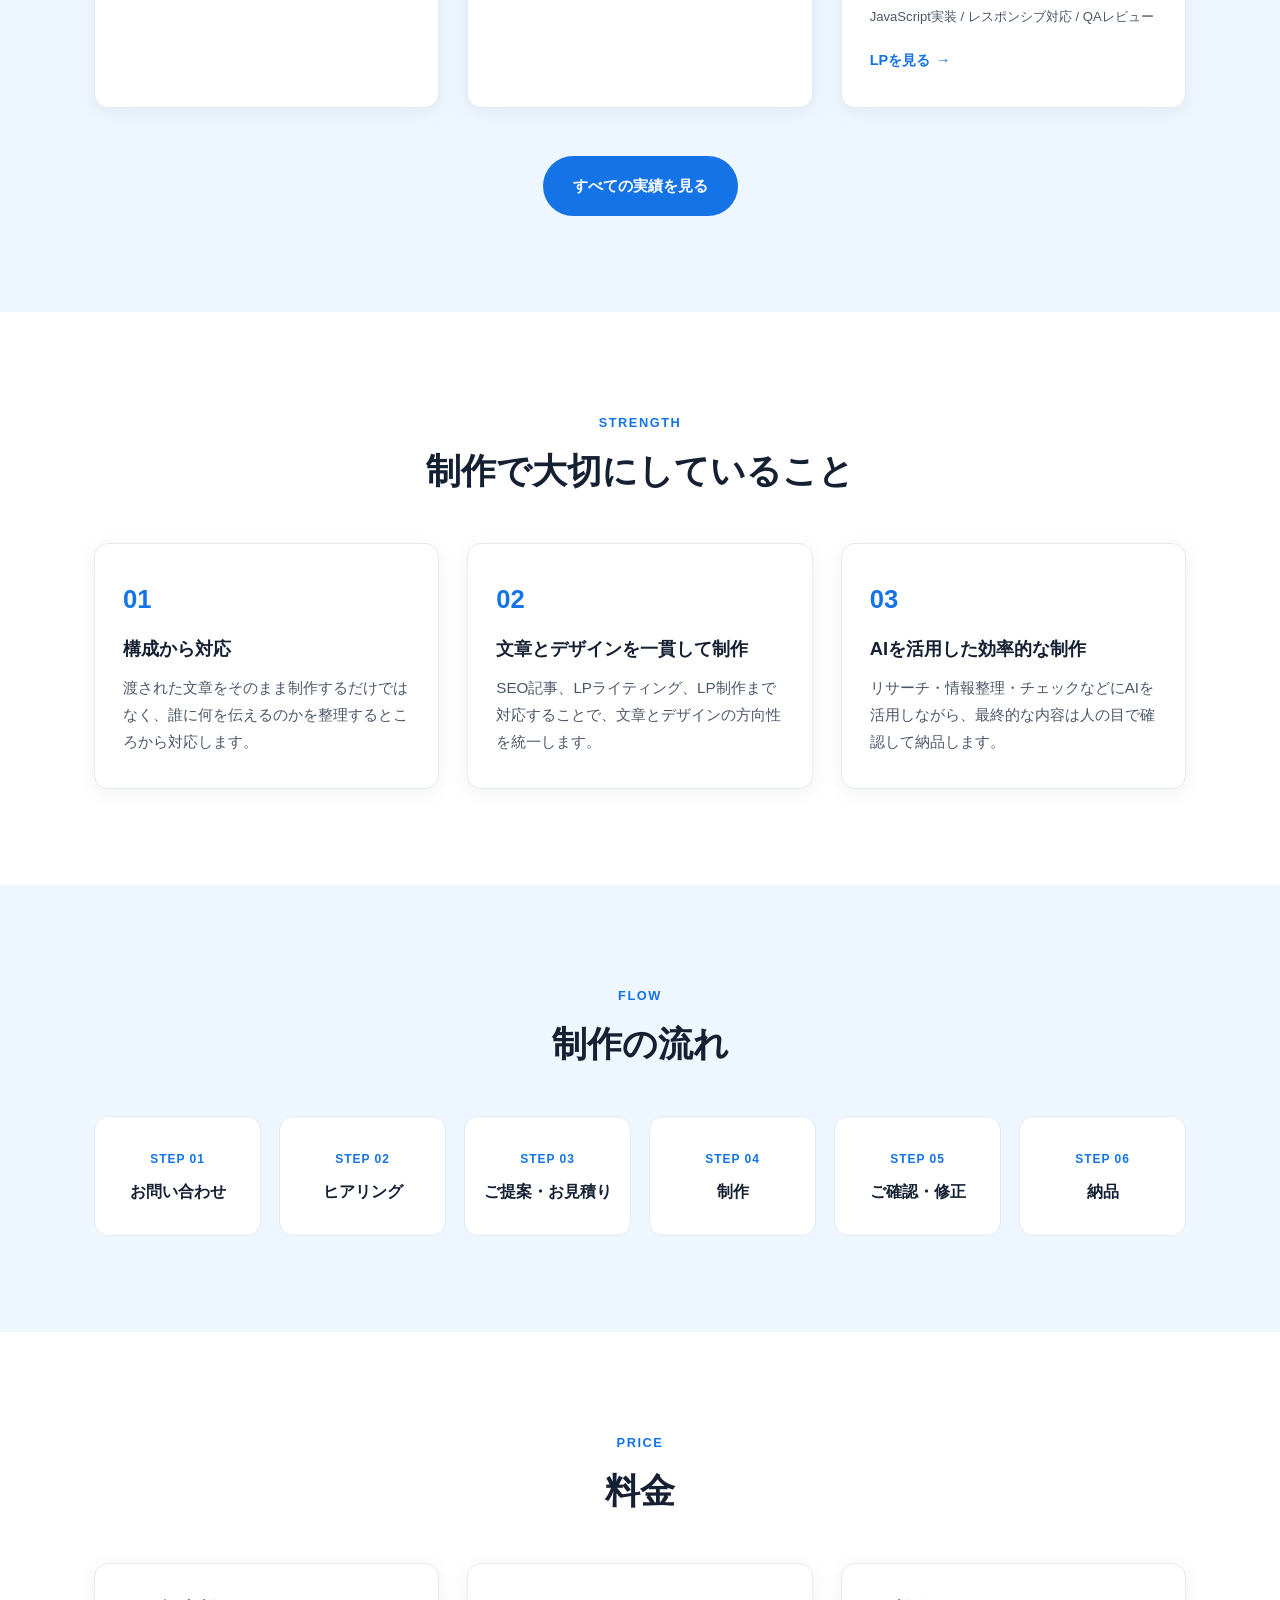
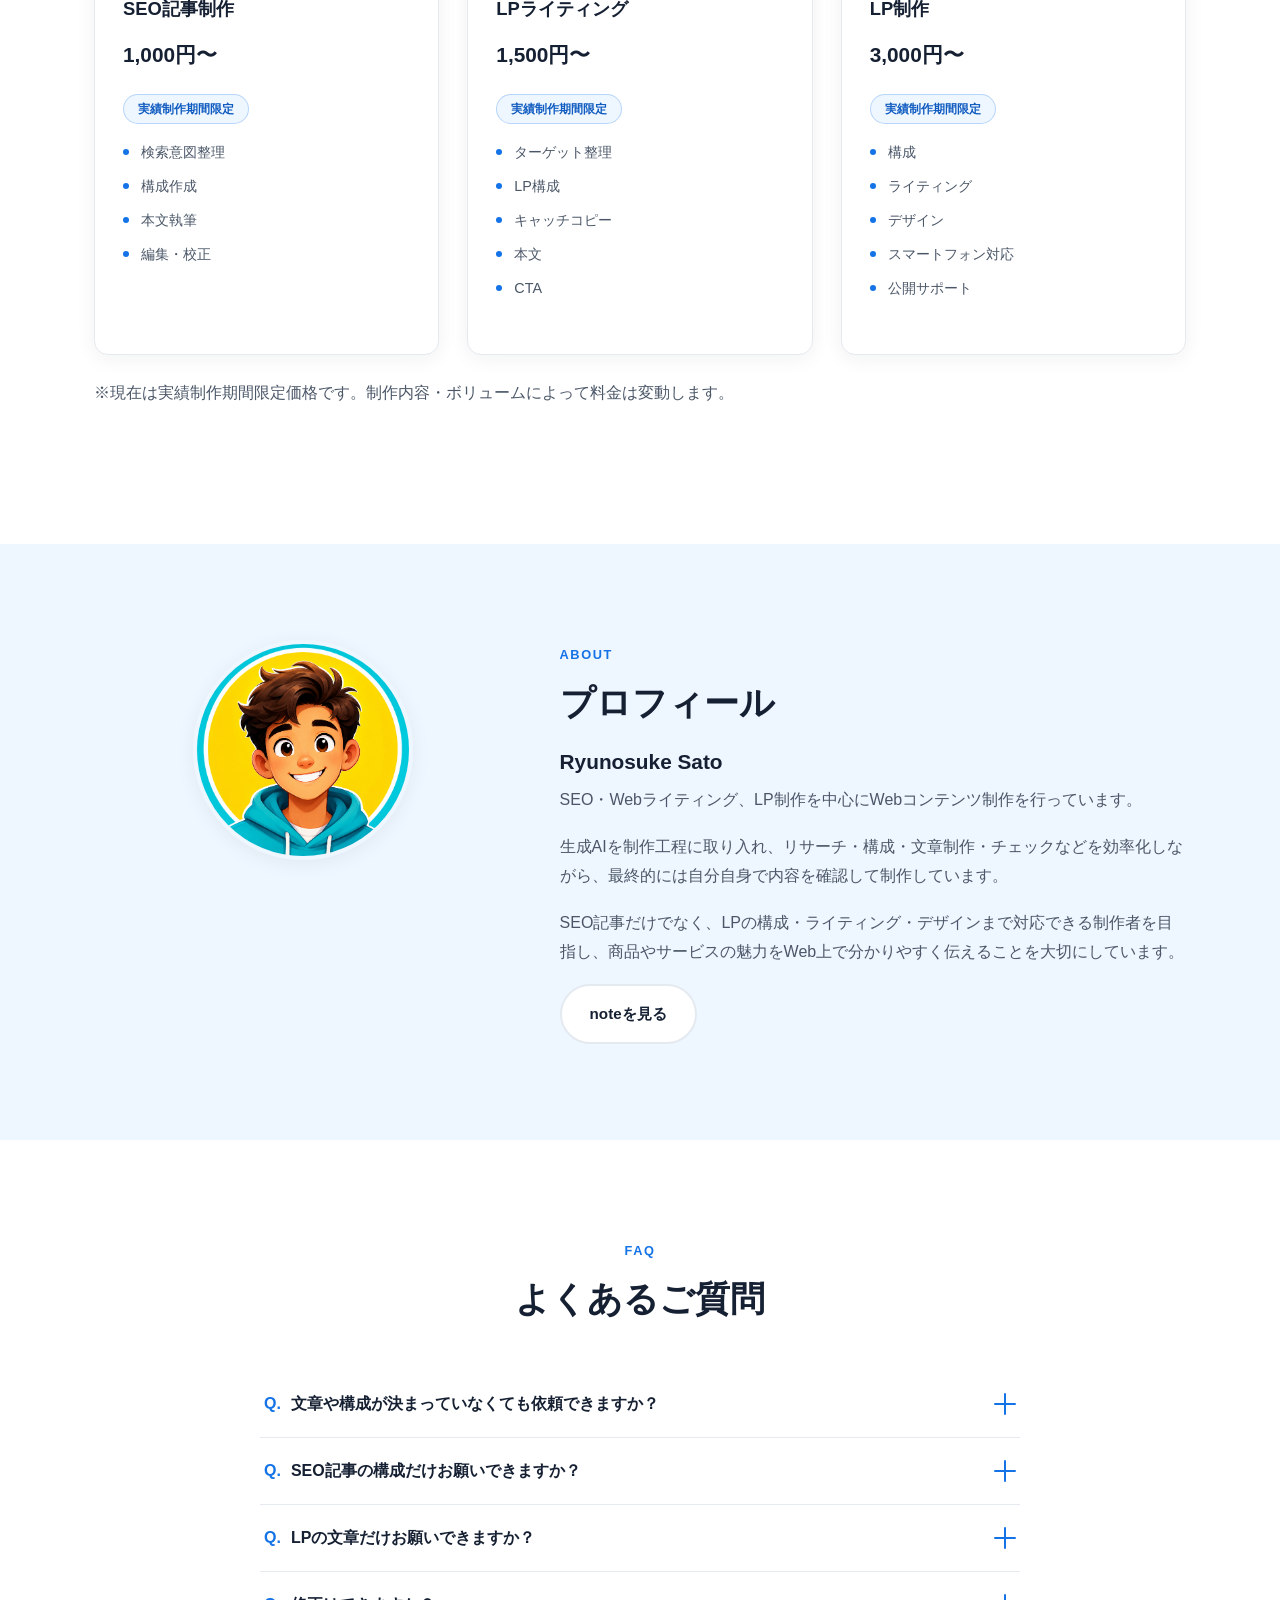
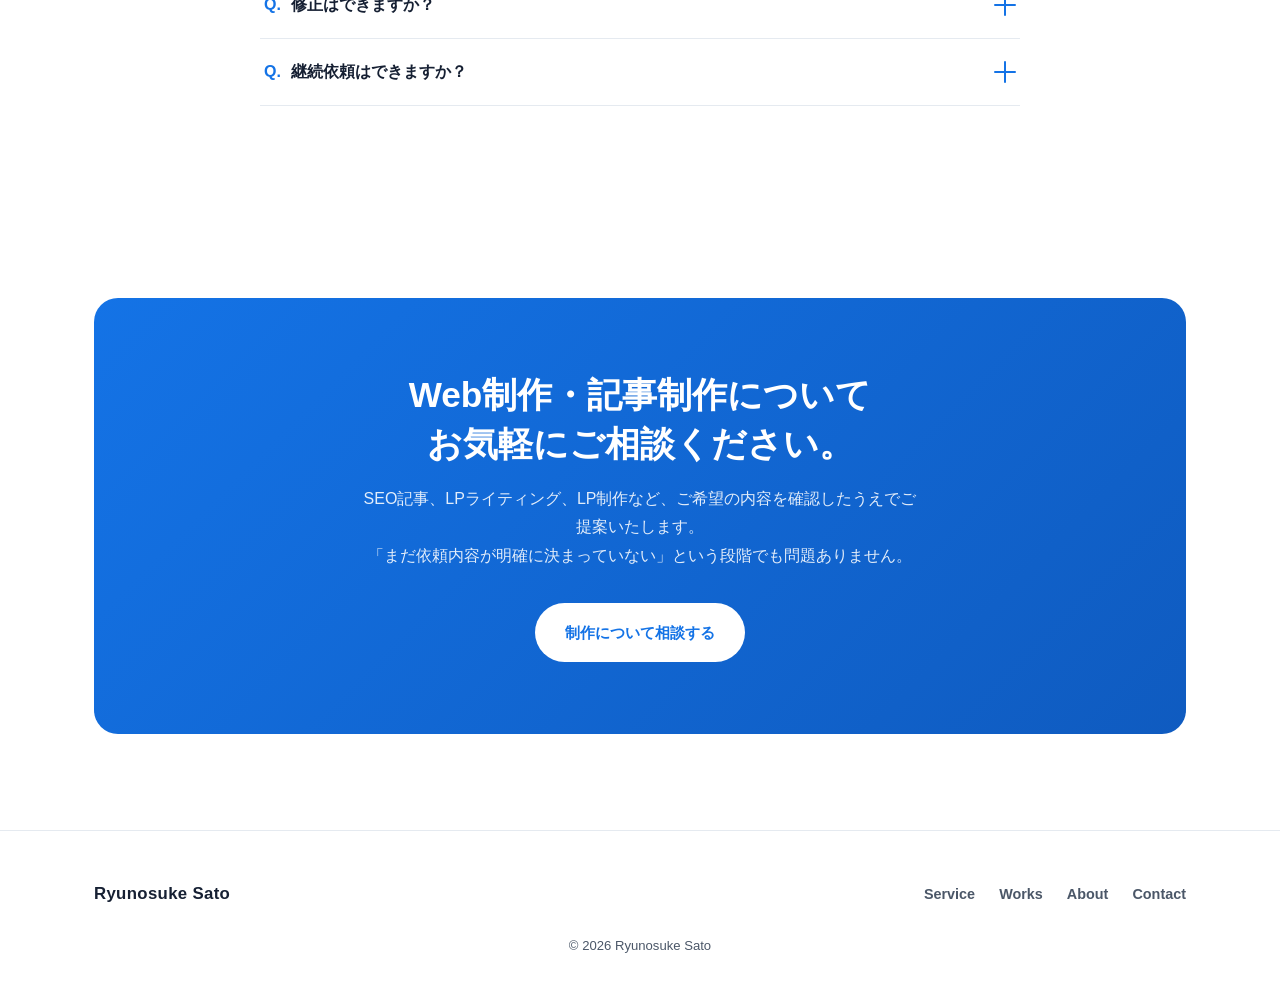
==== commit bf597739: "Add NEXORA AI to portfolio" ====
--- a/index.html
+++ b/index.html
@@ -224,10 +224,15 @@
               <a href="lp-auto/projects/lumiel-english/site/index.html" target="_blank" rel="noopener noreferrer" class="link-arrow">LPを見る</a>
             </div>
           </article>
-          <article class="card coming-soon-card reveal">
-            <span class="coming-soon-tag">制作準備中</span>
-            <h3>AI Business Service LP</h3>
-            <p>AI活用ビジネスサービスを想定したLPを制作予定です。</p>
+          <article class="card reveal">
+            <img class="work-card-thumb" src="images/nexora-ai-portfolio.webp" alt="NEXORA AI LPのイメージビジュアル" loading="lazy">
+            <span class="work-tag">LP DESIGN / PRODUCTION</span><span class="badge badge-sample">自主制作・架空案件</span>
+            <h3>NEXORA AI</h3>
+            <p>AI活用を検討する中小企業向けの架空AI業務効率化支援サービスLP。業務ヒアリングから導入・運用支援までを分かりやすく伝えるBtoB SaaS系デザインで制作。</p>
+            <p class="card-meta"><strong>制作範囲:</strong> 企画 / ターゲット分析 / LP構成 / LPライティング / デザイン / HTML・CSS・JavaScript実装 / レスポンシブ対応 / QAレビュー</p>
+            <div class="card-links">
+              <a href="lp-auto/projects/nexora-ai/site/index.html" target="_blank" rel="noopener noreferrer" class="link-arrow">LPを見る</a>
+            </div>
           </article>
         </div>
 
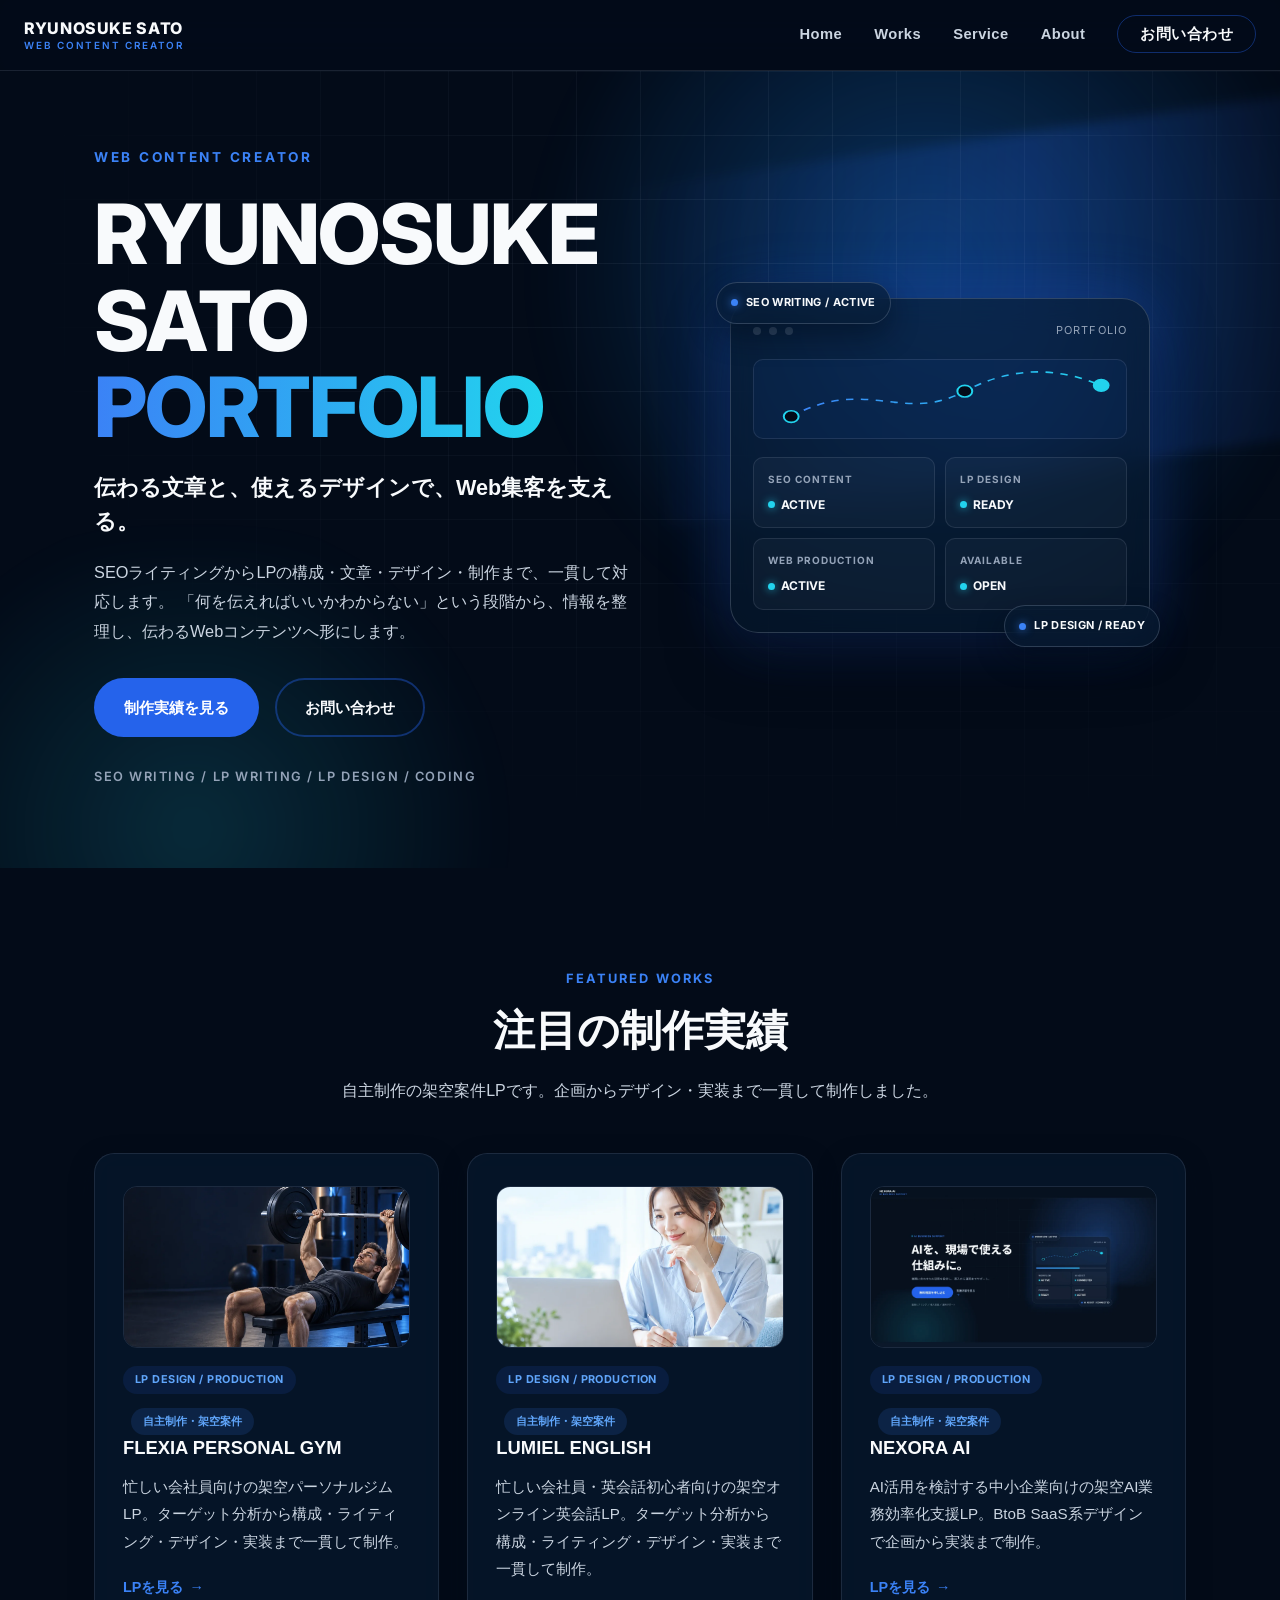
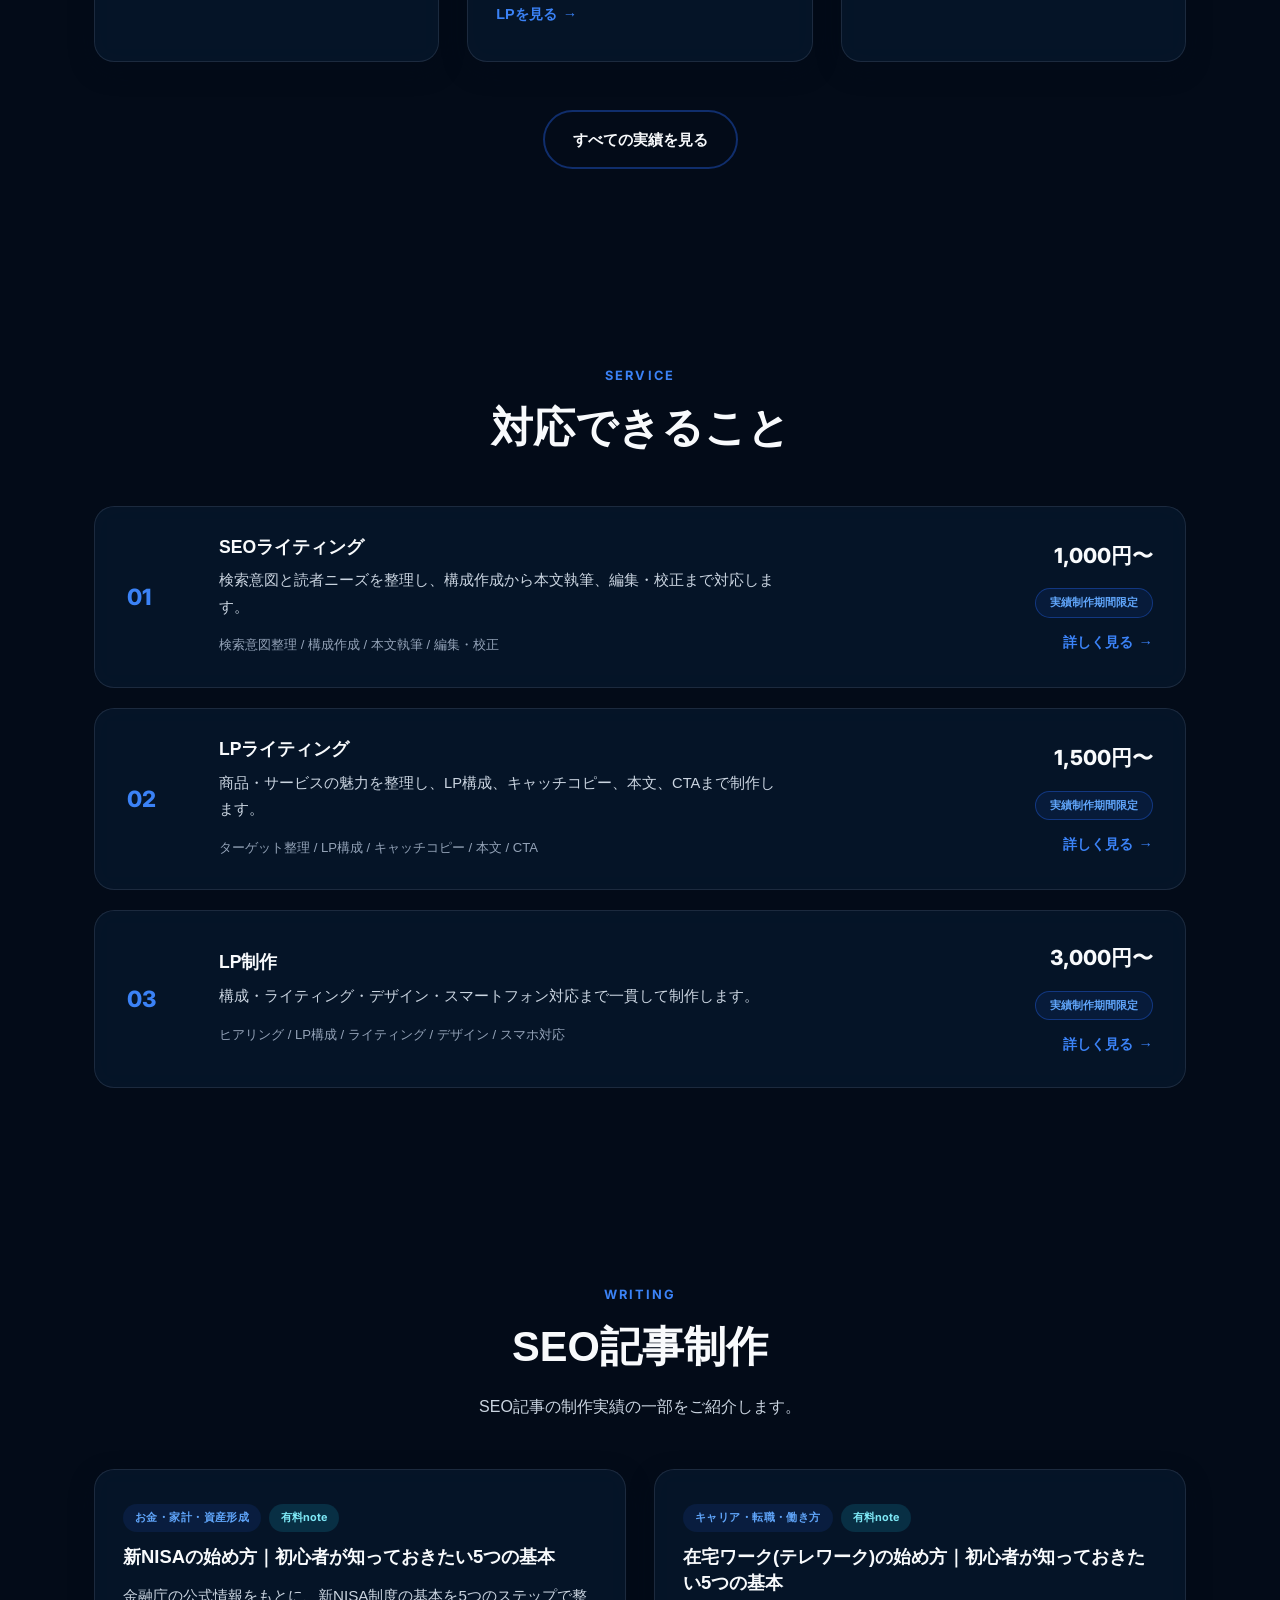
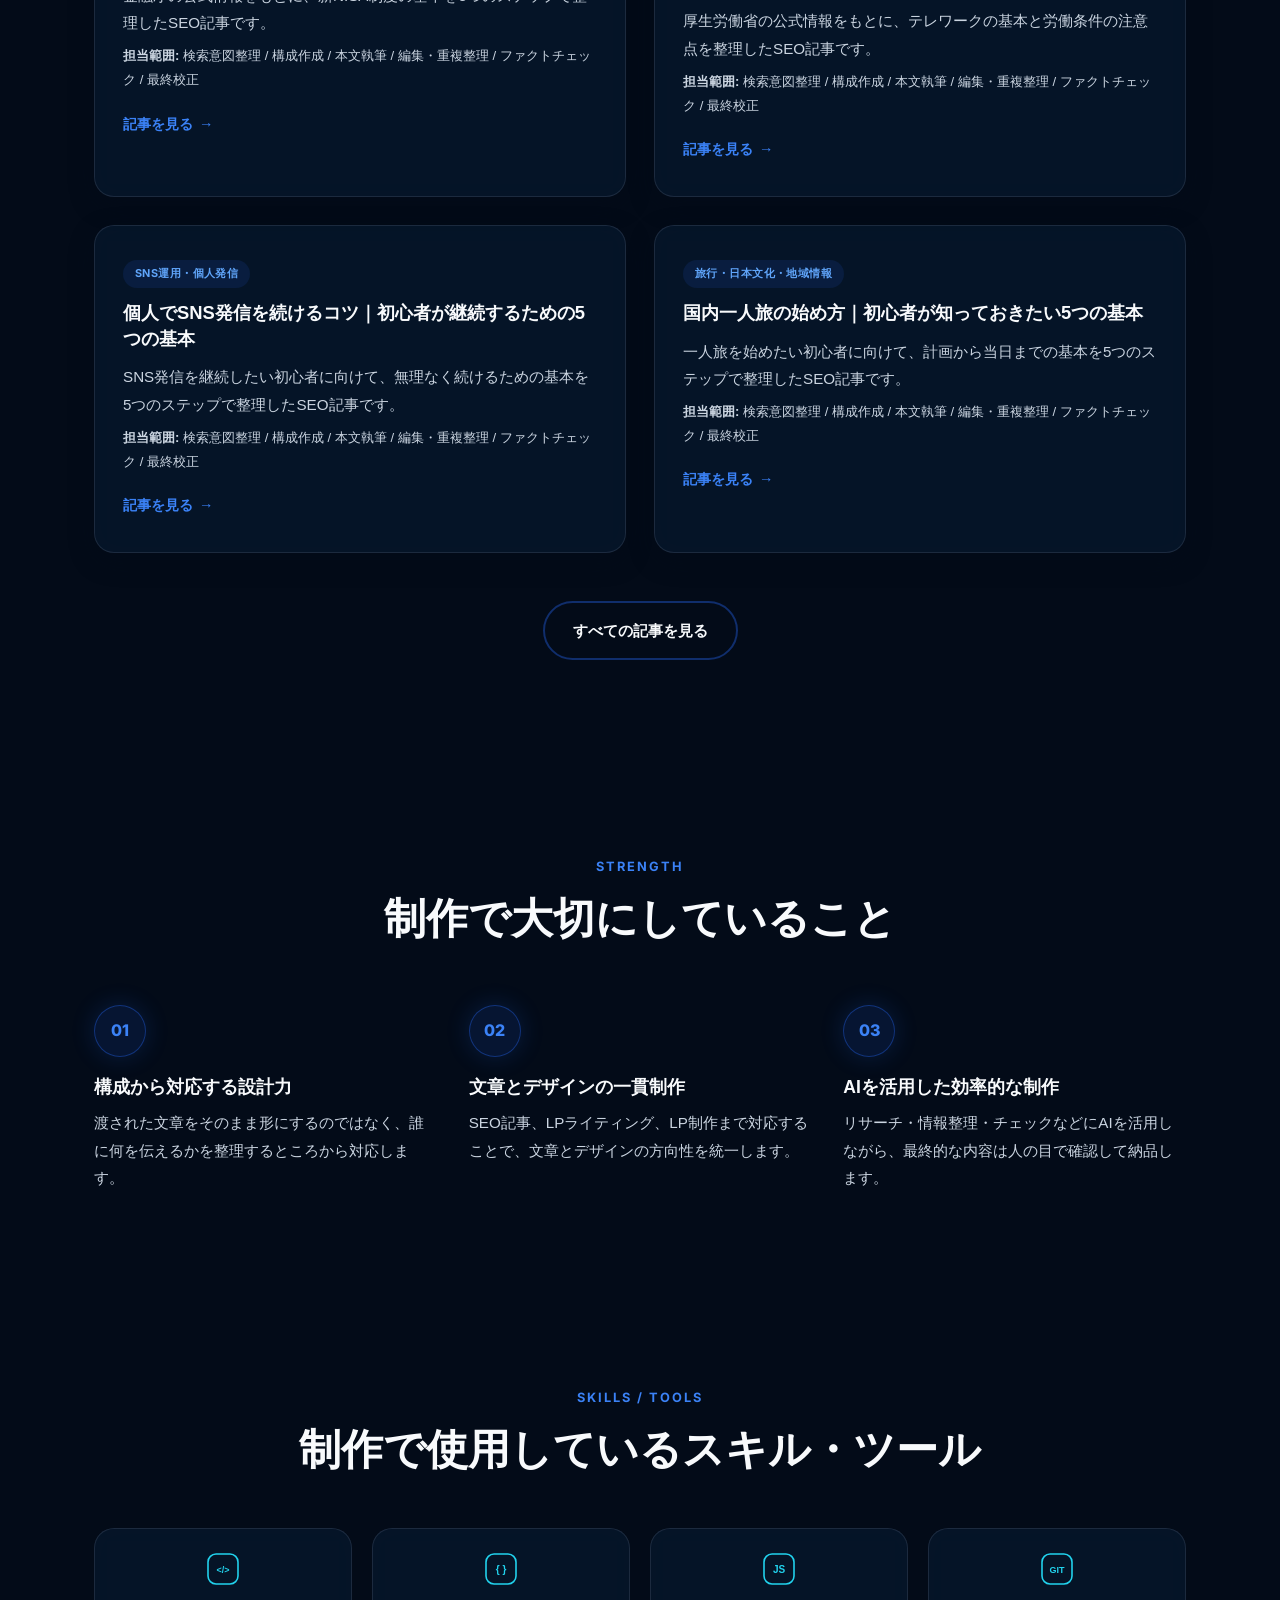
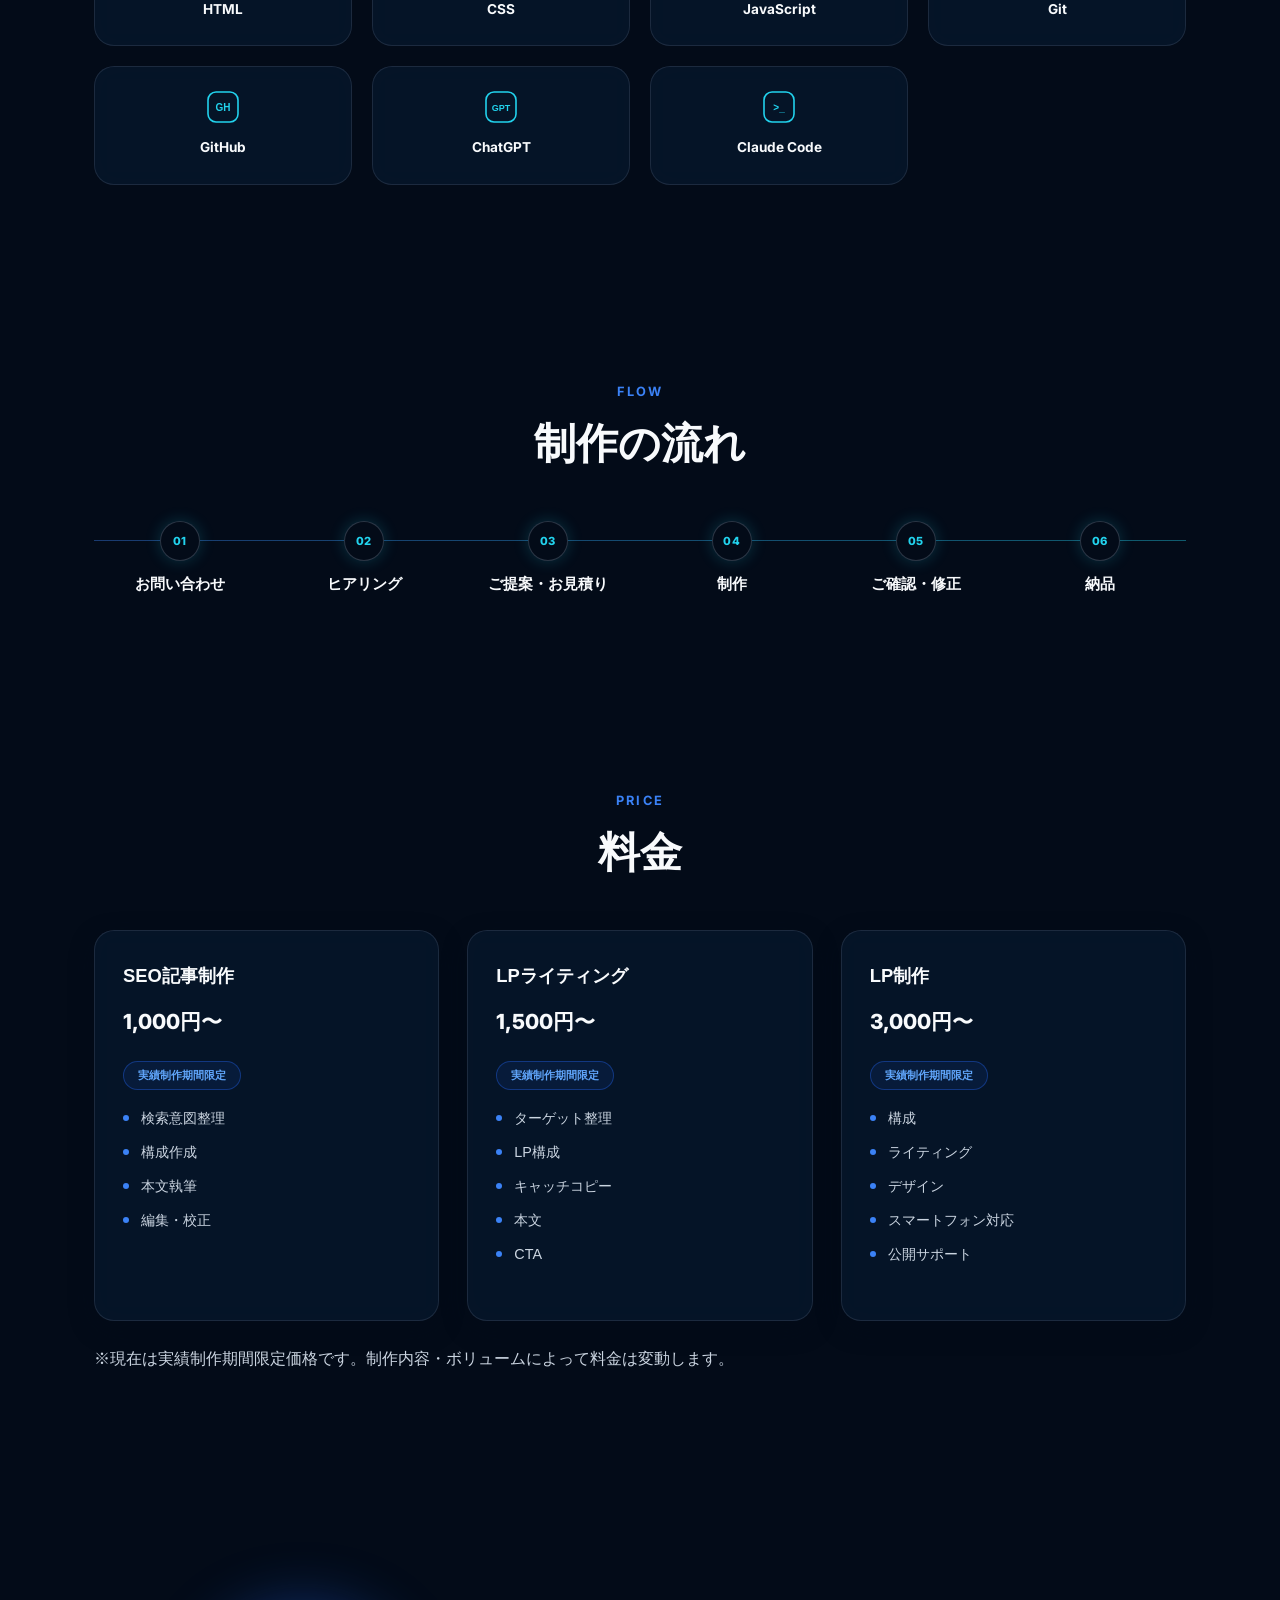
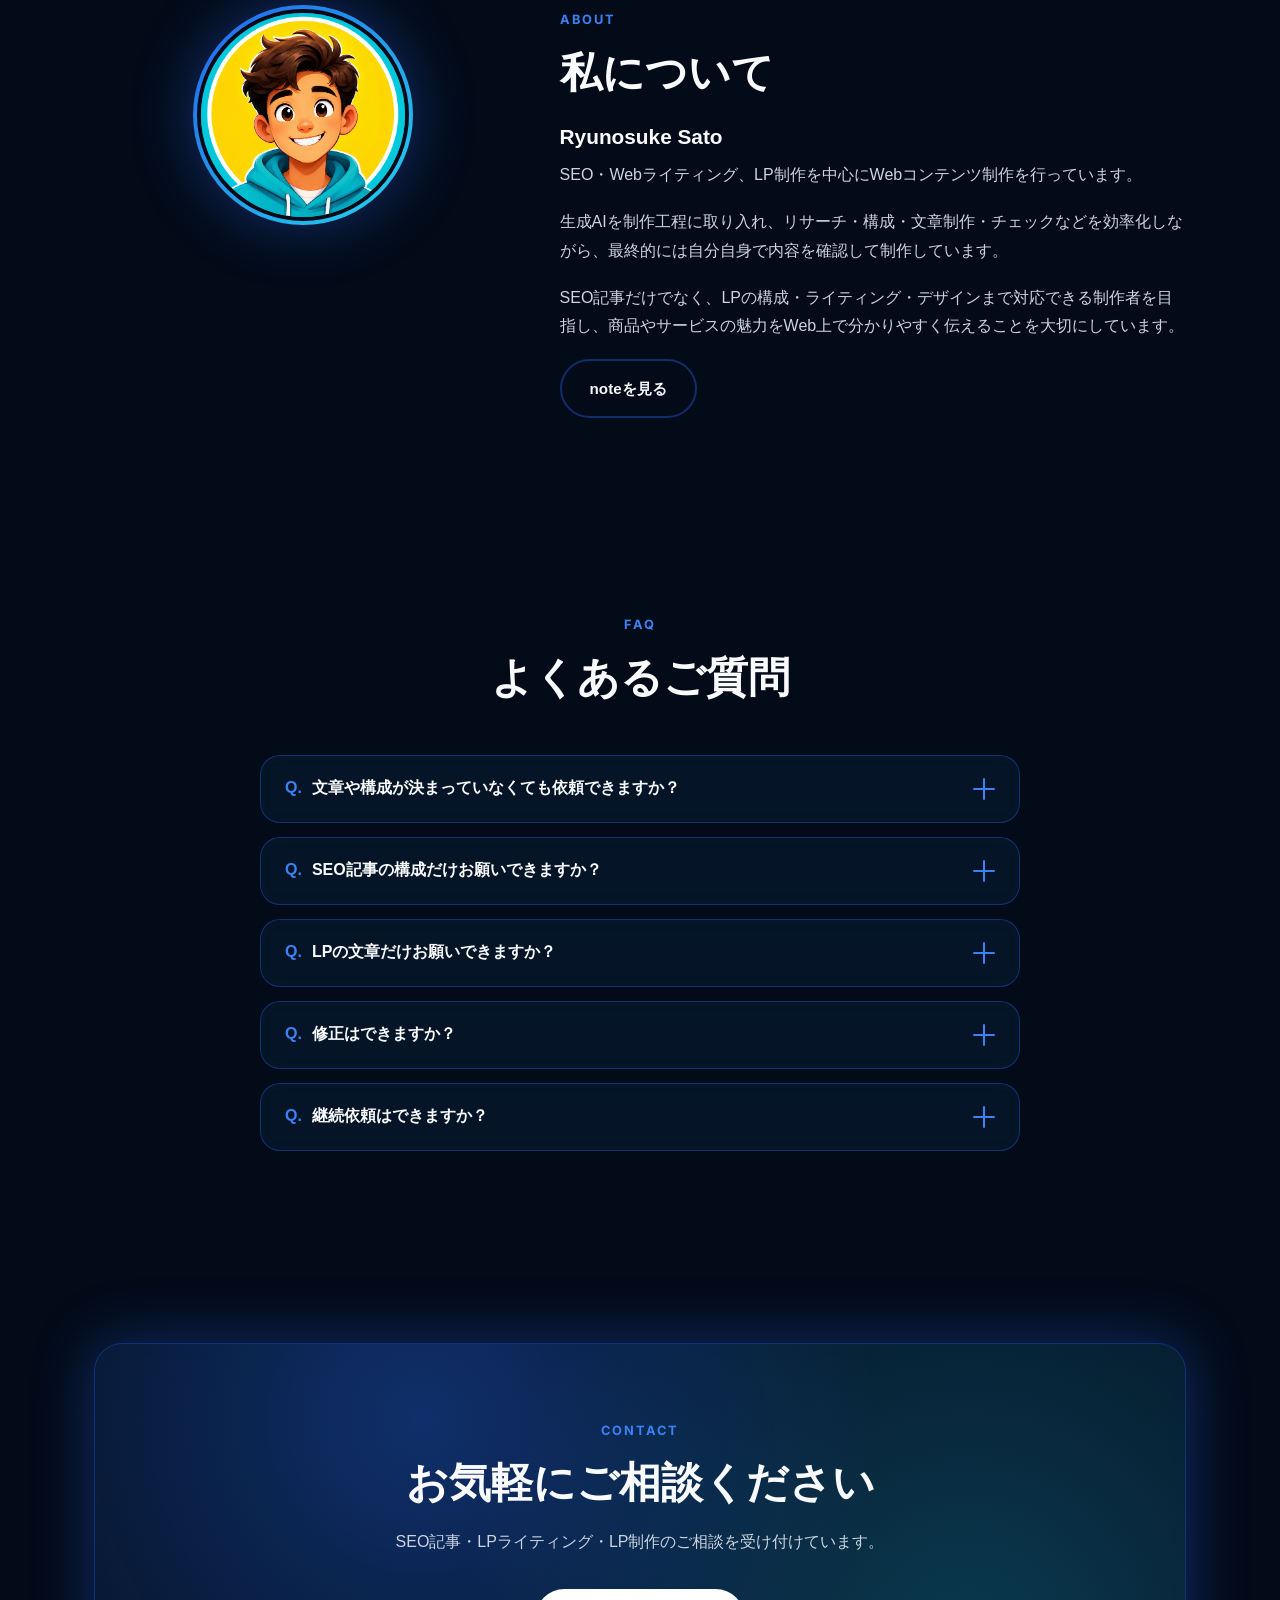
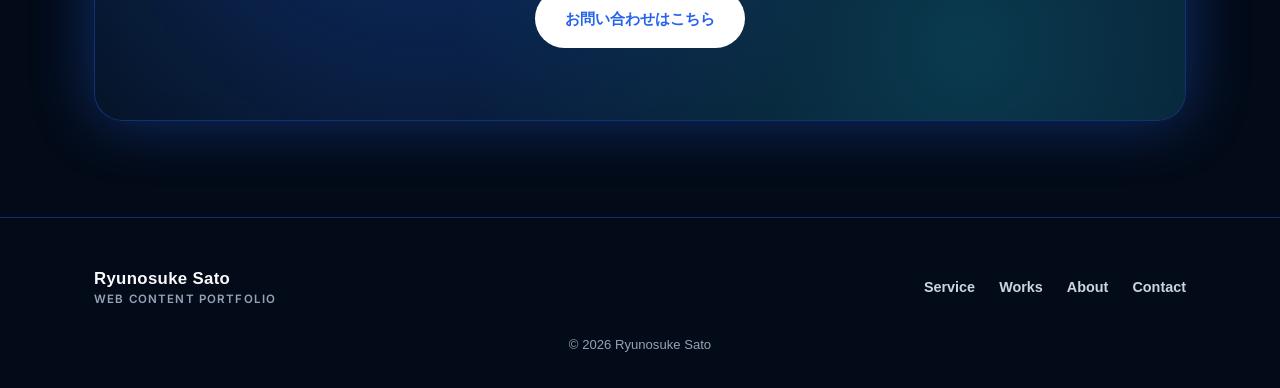
==== commit f3d7ba23: "Redesign portfolio with modern blue theme" ====
--- a/index.html
+++ b/index.html
@@ -5,12 +5,27 @@
   <meta name="viewport" content="width=device-width, initial-scale=1.0">
   <title>Ryunosuke Sato | SEOライティング・LP制作</title>
   <meta name="description" content="SEOライティングからLPの構成・文章・デザイン・制作まで、一貫して対応します。Web集客のご相談はお気軽にどうぞ。">
+  <link rel="preconnect" href="https://fonts.googleapis.com">
+  <link rel="preconnect" href="https://fonts.gstatic.com" crossorigin>
+  <link href="https://fonts.googleapis.com/css2?family=Inter:wght@600;700;800;900&display=swap" rel="stylesheet">
   <link rel="stylesheet" href="css/style.css">
 </head>
 <body>
 
+  <svg width="0" height="0" style="position:absolute" aria-hidden="true">
+    <defs>
+      <linearGradient id="portfolio-line-gradient" x1="0%" y1="0%" x2="100%" y2="0%">
+        <stop offset="0%" stop-color="#3B82F6" />
+        <stop offset="100%" stop-color="#22D3EE" />
+      </linearGradient>
+    </defs>
+  </svg>
+
   <header>
-    <p class="site-name">Ryunosuke <span>Sato</span></p>
+    <a href="#hero" class="site-brand">
+      <span class="site-brand-name">RYUNOSUKE SATO</span>
+      <span class="site-brand-role">WEB CONTENT CREATOR</span>
+    </a>
     <button class="menu-toggle" aria-label="メニューを開閉する" aria-expanded="false">
       <span></span>
       <span></span>
@@ -18,10 +33,11 @@
     </button>
     <nav>
       <ul>
-        <li><a href="#service">SERVICE</a></li>
-        <li><a href="#works">WORKS</a></li>
-        <li><a href="#about">ABOUT</a></li>
-        <li><a href="contact.html" class="nav-cta">CONTACT</a></li>
+        <li><a href="#hero">Home</a></li>
+        <li><a href="#featured-works">Works</a></li>
+        <li><a href="#service">Service</a></li>
+        <li><a href="#about">About</a></li>
+        <li><a href="contact.html" class="nav-cta">お問い合わせ</a></li>
       </ul>
     </nav>
   </header>
@@ -30,57 +46,119 @@
 
     <!-- HERO -->
     <section id="hero">
+      <div class="hero-bg-glow" aria-hidden="true"></div>
+      <div class="hero-grid-overlay" aria-hidden="true"></div>
+      <div class="hero-light-streak" aria-hidden="true"></div>
       <div class="container hero-inner">
-        <div class="hero-content">
-          <span class="hero-eyebrow">SEO WRITING / LP DESIGN</span>
-          <h1 class="hero-title">SEO記事・LP制作で、<br><span class="hero-line-2">Web集客をサポートします。</span></h1>
+        <div class="hero-content reveal">
+          <span class="hero-eyebrow">Web Content Creator</span>
+          <h1 class="hero-title-en">RYUNOSUKE SATO<br><span class="hero-title-gradient">PORTFOLIO</span></h1>
+          <p class="hero-copy-jp">伝わる文章と、使えるデザインで、Web集客を支える。</p>
           <p class="hero-desc">
             SEOライティングからLPの構成・文章・デザイン・制作まで、一貫して対応します。
             「何を伝えればいいかわからない」という段階から、情報を整理し、伝わるWebコンテンツへ形にします。
           </p>
           <div class="button-group">
-            <a href="#works" class="button button-primary">制作実績を見る</a>
-            <a href="contact.html" class="button button-outline">制作について相談する</a>
-          </div>
-        </div>
-        <div class="hero-visual" aria-hidden="true">
-          <div class="browser-card card-back">
-            <div class="browser-bar">
-              <span class="browser-dot"></span>
-              <span class="browser-dot"></span>
-              <span class="browser-dot"></span>
-            </div>
-            <div class="browser-body">
-              <div class="browser-line short"></div>
-              <div class="browser-line long"></div>
-              <div class="browser-line medium"></div>
-            </div>
-          </div>
-          <div class="browser-card card-front">
-            <div class="browser-bar">
-              <span class="browser-dot"></span>
-              <span class="browser-dot"></span>
-              <span class="browser-dot"></span>
-            </div>
-            <div class="browser-body">
-              <div class="browser-line medium"></div>
-              <div class="browser-line short"></div>
-              <div class="browser-line accent"></div>
-            </div>
-          </div>
-          <div class="browser-card card-main">
-            <div class="browser-bar">
-              <span class="browser-dot"></span>
-              <span class="browser-dot"></span>
-              <span class="browser-dot"></span>
-            </div>
-            <div class="browser-body">
-              <div class="browser-line long"></div>
-              <div class="browser-line medium"></div>
-              <div class="browser-line short"></div>
-              <div class="browser-line accent"></div>
-            </div>
-          </div>
+            <a href="#featured-works" class="button button-primary">制作実績を見る</a>
+            <a href="contact.html" class="button button-outline">お問い合わせ</a>
+          </div>
+          <span class="hero-subline">SEO WRITING / LP WRITING / LP DESIGN / CODING</span>
+        </div>
+
+        <div class="hero-visual reveal" aria-hidden="true">
+          <div class="hero-dashboard-wrap">
+            <div class="hero-dashboard-floating hero-dashboard-floating-a">
+              <span class="status-dot"></span>
+              SEO WRITING / ACTIVE
+            </div>
+
+            <div class="hero-dashboard-panel">
+              <div class="hero-dashboard-topbar">
+                <span class="hero-dashboard-dot"></span>
+                <span class="hero-dashboard-dot"></span>
+                <span class="hero-dashboard-dot"></span>
+                <span class="hero-dashboard-topbar-label">PORTFOLIO</span>
+              </div>
+
+              <div class="hero-dashboard-flow">
+                <svg viewBox="0 0 300 80" preserveAspectRatio="none">
+                  <path class="hero-dashboard-flow-line" d="M30,58 C90,16 120,66 170,32 S260,16 280,26"></path>
+                  <circle class="hero-dashboard-flow-node" cx="30" cy="58" r="6"></circle>
+                  <circle class="hero-dashboard-flow-node" cx="170" cy="32" r="6"></circle>
+                  <circle class="hero-dashboard-flow-node hero-dashboard-flow-node-fill" cx="280" cy="26" r="6"></circle>
+                </svg>
+              </div>
+
+              <div class="hero-dashboard-status-grid">
+                <div class="hero-dashboard-status-card">
+                  <span class="hero-dashboard-status-label">SEO Content</span>
+                  <span class="hero-dashboard-status-value"><span class="status-dot"></span>ACTIVE</span>
+                </div>
+                <div class="hero-dashboard-status-card">
+                  <span class="hero-dashboard-status-label">LP Design</span>
+                  <span class="hero-dashboard-status-value"><span class="status-dot"></span>READY</span>
+                </div>
+                <div class="hero-dashboard-status-card">
+                  <span class="hero-dashboard-status-label">Web Production</span>
+                  <span class="hero-dashboard-status-value"><span class="status-dot"></span>ACTIVE</span>
+                </div>
+                <div class="hero-dashboard-status-card">
+                  <span class="hero-dashboard-status-label">Available</span>
+                  <span class="hero-dashboard-status-value"><span class="status-dot"></span>OPEN</span>
+                </div>
+              </div>
+            </div>
+
+            <div class="hero-dashboard-floating hero-dashboard-floating-b">
+              <span class="status-dot"></span>
+              LP DESIGN / READY
+            </div>
+          </div>
+        </div>
+      </div>
+    </section>
+
+    <!-- FEATURED WORKS -->
+    <section id="featured-works">
+      <div class="container">
+        <div class="section-head reveal">
+          <span class="section-eyebrow">Featured Works</span>
+          <h2 class="section-title">注目の制作実績</h2>
+          <p class="section-lead">自主制作の架空案件LPです。企画からデザイン・実装まで一貫して制作しました。</p>
+        </div>
+
+        <div class="card-grid">
+          <article class="card reveal">
+            <img class="work-card-thumb" src="lp-auto/projects/flexia-personal-gym/site/images/flexia-hero.webp" alt="FLEXIA PERSONAL GYM LPのファーストビュー" loading="lazy">
+            <span class="work-tag">LP DESIGN / PRODUCTION</span><span class="badge badge-sample">自主制作・架空案件</span>
+            <h3>FLEXIA PERSONAL GYM</h3>
+            <p>忙しい会社員向けの架空パーソナルジムLP。ターゲット分析から構成・ライティング・デザイン・実装まで一貫して制作。</p>
+            <div class="card-links">
+              <a href="lp-auto/projects/flexia-personal-gym/site/index.html" target="_blank" rel="noopener noreferrer" class="link-arrow">LPを見る</a>
+            </div>
+          </article>
+          <article class="card reveal">
+            <img class="work-card-thumb" src="lp-auto/projects/lumiel-english/site/images/lumiel-hero.webp" alt="LUMIEL ENGLISH LPのファーストビュー" loading="lazy">
+            <span class="work-tag">LP DESIGN / PRODUCTION</span><span class="badge badge-sample">自主制作・架空案件</span>
+            <h3>LUMIEL ENGLISH</h3>
+            <p>忙しい会社員・英会話初心者向けの架空オンライン英会話LP。ターゲット分析から構成・ライティング・デザイン・実装まで一貫して制作。</p>
+            <div class="card-links">
+              <a href="lp-auto/projects/lumiel-english/site/index.html" target="_blank" rel="noopener noreferrer" class="link-arrow">LPを見る</a>
+            </div>
+          </article>
+          <article class="card reveal">
+            <img class="work-card-thumb" src="images/nexora-ai-portfolio.webp" alt="NEXORA AI LPのイメージビジュアル" loading="lazy">
+            <span class="work-tag">LP DESIGN / PRODUCTION</span><span class="badge badge-sample">自主制作・架空案件</span>
+            <h3>NEXORA AI</h3>
+            <p>AI活用を検討する中小企業向けの架空AI業務効率化支援LP。BtoB SaaS系デザインで企画から実装まで制作。</p>
+            <div class="card-links">
+              <a href="lp-auto/projects/nexora-ai/site/index.html" target="_blank" rel="noopener noreferrer" class="link-arrow">LPを見る</a>
+            </div>
+          </article>
+        </div>
+
+        <div class="works-more reveal">
+          <a href="works.html" class="button button-outline">すべての実績を見る</a>
         </div>
       </div>
     </section>
@@ -93,69 +171,64 @@
           <h2 class="section-title">対応できること</h2>
         </div>
 
-        <div class="card-grid">
-
-          <article class="card reveal">
-            <span class="card-number">01</span>
-            <h3>SEOライティング</h3>
-            <p>検索意図と読者ニーズを整理し、構成作成から本文執筆、編集・校正まで対応します。</p>
-            <span class="card-price">1,000円〜</span>
-            <span class="badge-limited">実績制作期間限定</span>
-            <ul class="card-list">
-              <li>検索意図整理</li>
-              <li>構成作成</li>
-              <li>本文執筆</li>
-              <li>編集・校正</li>
-            </ul>
-            <a href="#price" class="link-arrow">詳しく見る</a>
-          </article>
-
-          <article class="card reveal">
-            <span class="card-number">02</span>
-            <h3>LPライティング</h3>
-            <p>商品・サービスの魅力を整理し、LP構成、キャッチコピー、本文、CTAまで制作します。</p>
-            <span class="card-price">1,500円〜</span>
-            <span class="badge-limited">実績制作期間限定</span>
-            <ul class="card-list">
-              <li>ターゲット整理</li>
-              <li>LP構成</li>
-              <li>キャッチコピー</li>
-              <li>本文</li>
-              <li>CTA</li>
-            </ul>
-            <a href="#price" class="link-arrow">詳しく見る</a>
-          </article>
-
-          <article class="card reveal">
-            <span class="card-number">03</span>
-            <h3>LP制作</h3>
-            <p>構成・ライティング・デザイン・スマートフォン対応まで一貫して制作します。</p>
-            <span class="card-price">3,000円〜</span>
-            <span class="badge-limited">実績制作期間限定</span>
-            <ul class="card-list">
-              <li>ヒアリング</li>
-              <li>LP構成</li>
-              <li>ライティング</li>
-              <li>デザイン</li>
-              <li>スマホ対応</li>
-            </ul>
-            <a href="#price" class="link-arrow">詳しく見る</a>
-          </article>
-
-        </div>
-      </div>
-    </section>
-
-    <!-- WORKS -->
-    <section id="works" style="background-color: var(--color-bg-soft);">
-      <div class="container">
-        <div class="section-head reveal">
-          <span class="section-eyebrow">WORKS</span>
-          <h2 class="section-title">制作実績</h2>
-          <p class="section-lead" style="margin-left:auto;margin-right:auto;">SEO記事の制作実績の一部をご紹介します。</p>
-        </div>
-
-        <div class="card-grid works-featured-grid">
+        <div class="service-list">
+
+          <article class="service-row reveal">
+            <span class="service-row-number">01</span>
+            <div class="service-row-body">
+              <h3>SEOライティング</h3>
+              <p>検索意図と読者ニーズを整理し、構成作成から本文執筆、編集・校正まで対応します。</p>
+              <span class="service-row-bullets">検索意図整理 / 構成作成 / 本文執筆 / 編集・校正</span>
+            </div>
+            <div class="service-row-price">
+              <span class="card-price">1,000円〜</span>
+              <span class="badge-limited">実績制作期間限定</span>
+              <div class="service-row-link"><a href="#price" class="link-arrow">詳しく見る</a></div>
+            </div>
+          </article>
+
+          <article class="service-row reveal">
+            <span class="service-row-number">02</span>
+            <div class="service-row-body">
+              <h3>LPライティング</h3>
+              <p>商品・サービスの魅力を整理し、LP構成、キャッチコピー、本文、CTAまで制作します。</p>
+              <span class="service-row-bullets">ターゲット整理 / LP構成 / キャッチコピー / 本文 / CTA</span>
+            </div>
+            <div class="service-row-price">
+              <span class="card-price">1,500円〜</span>
+              <span class="badge-limited">実績制作期間限定</span>
+              <div class="service-row-link"><a href="#price" class="link-arrow">詳しく見る</a></div>
+            </div>
+          </article>
+
+          <article class="service-row reveal">
+            <span class="service-row-number">03</span>
+            <div class="service-row-body">
+              <h3>LP制作</h3>
+              <p>構成・ライティング・デザイン・スマートフォン対応まで一貫して制作します。</p>
+              <span class="service-row-bullets">ヒアリング / LP構成 / ライティング / デザイン / スマホ対応</span>
+            </div>
+            <div class="service-row-price">
+              <span class="card-price">3,000円〜</span>
+              <span class="badge-limited">実績制作期間限定</span>
+              <div class="service-row-link"><a href="#price" class="link-arrow">詳しく見る</a></div>
+            </div>
+          </article>
+
+        </div>
+      </div>
+    </section>
+
+    <!-- WRITING (テイザー) -->
+    <section id="writing">
+      <div class="container">
+        <div class="section-head reveal">
+          <span class="section-eyebrow">Writing</span>
+          <h2 class="section-title">SEO記事制作</h2>
+          <p class="section-lead">SEO記事の制作実績の一部をご紹介します。</p>
+        </div>
+
+        <div class="card-grid writing-teaser-grid">
 
           <article class="card reveal">
             <span class="work-tag">お金・家計・資産形成</span><span class="badge badge-paid">有料note</span>
@@ -199,45 +272,8 @@
 
         </div>
 
-        <div class="section-head reveal" style="margin-top:72px;margin-bottom:32px;">
-          <span class="section-eyebrow">LP DESIGN</span>
-          <h2 class="section-title">LP制作</h2>
-          <p class="section-lead" style="margin-left:auto;margin-right:auto;">自主制作の架空案件LPです。ほかのテーマも順次制作を予定しています。</p>
-        </div>
-
-        <div class="card-grid">
-          <article class="card reveal">
-            <img class="work-card-thumb" src="lp-auto/projects/flexia-personal-gym/site/images/flexia-hero.webp" alt="FLEXIA PERSONAL GYM LPのファーストビュー" loading="lazy">
-            <span class="work-tag">LP DESIGN / PRODUCTION</span><span class="badge badge-sample">自主制作・架空案件</span>
-            <h3>FLEXIA PERSONAL GYM</h3>
-            <p>忙しい会社員向けの架空パーソナルジムLP。ターゲット分析から構成・ライティング・デザイン・実装まで一貫して制作。</p>
-            <div class="card-links">
-              <a href="lp-auto/projects/flexia-personal-gym/site/index.html" target="_blank" rel="noopener noreferrer" class="link-arrow">LPを見る</a>
-            </div>
-          </article>
-          <article class="card reveal">
-            <img class="work-card-thumb" src="lp-auto/projects/lumiel-english/site/images/lumiel-hero.webp" alt="LUMIEL ENGLISH LPのファーストビュー" loading="lazy">
-            <span class="work-tag">LP DESIGN / PRODUCTION</span><span class="badge badge-sample">自主制作・架空案件</span>
-            <h3>LUMIEL ENGLISH</h3>
-            <p>忙しい会社員・英会話初心者向けの架空オンライン英会話LP。ターゲット分析から構成・ライティング・デザイン・実装まで一貫して制作。</p>
-            <div class="card-links">
-              <a href="lp-auto/projects/lumiel-english/site/index.html" target="_blank" rel="noopener noreferrer" class="link-arrow">LPを見る</a>
-            </div>
-          </article>
-          <article class="card reveal">
-            <img class="work-card-thumb" src="images/nexora-ai-portfolio.webp" alt="NEXORA AI LPのイメージビジュアル" loading="lazy">
-            <span class="work-tag">LP DESIGN / PRODUCTION</span><span class="badge badge-sample">自主制作・架空案件</span>
-            <h3>NEXORA AI</h3>
-            <p>AI活用を検討する中小企業向けの架空AI業務効率化支援サービスLP。業務ヒアリングから導入・運用支援までを分かりやすく伝えるBtoB SaaS系デザインで制作。</p>
-            <p class="card-meta"><strong>制作範囲:</strong> 企画 / ターゲット分析 / LP構成 / LPライティング / デザイン / HTML・CSS・JavaScript実装 / レスポンシブ対応 / QAレビュー</p>
-            <div class="card-links">
-              <a href="lp-auto/projects/nexora-ai/site/index.html" target="_blank" rel="noopener noreferrer" class="link-arrow">LPを見る</a>
-            </div>
-          </article>
-        </div>
-
         <div class="works-more reveal">
-          <a href="works.html" class="button button-primary">すべての実績を見る</a>
+          <a href="works.html" class="button button-outline">すべての記事を見る</a>
         </div>
       </div>
     </section>
@@ -247,22 +283,22 @@
       <div class="container">
         <div class="section-head reveal">
           <span class="section-eyebrow">STRENGTH</span>
-          <h2 class="section-title">制作で大切にしていること</h2>
-        </div>
-
-        <div class="card-grid">
-          <article class="card reveal">
-            <span class="card-number">01</span>
-            <h3>構成から対応</h3>
-            <p>渡された文章をそのまま制作するだけではなく、誰に何を伝えるのかを整理するところから対応します。</p>
-          </article>
-          <article class="card reveal">
-            <span class="card-number">02</span>
-            <h3>文章とデザインを一貫して制作</h3>
+          <h2 class="section-title">制作で大切に<br class="mobile-break">していること</h2>
+        </div>
+
+        <div class="strength-list">
+          <article class="strength-item reveal">
+            <span class="strength-icon" aria-hidden="true">01</span>
+            <h3>構成から対応する設計力</h3>
+            <p>渡された文章をそのまま形にするのではなく、誰に何を伝えるかを整理するところから対応します。</p>
+          </article>
+          <article class="strength-item reveal">
+            <span class="strength-icon" aria-hidden="true">02</span>
+            <h3>文章とデザインの一貫制作</h3>
             <p>SEO記事、LPライティング、LP制作まで対応することで、文章とデザインの方向性を統一します。</p>
           </article>
-          <article class="card reveal">
-            <span class="card-number">03</span>
+          <article class="strength-item reveal">
+            <span class="strength-icon" aria-hidden="true">03</span>
             <h3>AIを活用した効率的な制作</h3>
             <p>リサーチ・情報整理・チェックなどにAIを活用しながら、最終的な内容は人の目で確認して納品します。</p>
           </article>
@@ -270,37 +306,78 @@
       </div>
     </section>
 
+    <!-- SKILLS / TOOLS -->
+    <section id="skills">
+      <div class="container">
+        <div class="section-head reveal">
+          <span class="section-eyebrow">Skills / Tools</span>
+          <h2 class="section-title">制作で使用している<br class="mobile-break">スキル・ツール</h2>
+        </div>
+
+        <div class="tool-grid reveal">
+          <div class="tool-card">
+            <span class="tool-icon" aria-hidden="true"><svg viewBox="0 0 32 32" fill="none"><rect x="1" y="1" width="30" height="30" rx="8" stroke="currentColor" stroke-width="1.6"/><text x="16" y="20" text-anchor="middle" font-size="9" font-weight="700" fill="currentColor">&lt;/&gt;</text></svg></span>
+            <span class="tool-label">HTML</span>
+          </div>
+          <div class="tool-card">
+            <span class="tool-icon" aria-hidden="true"><svg viewBox="0 0 32 32" fill="none"><rect x="1" y="1" width="30" height="30" rx="8" stroke="currentColor" stroke-width="1.6"/><text x="16" y="20" text-anchor="middle" font-size="10" font-weight="700" fill="currentColor">{ }</text></svg></span>
+            <span class="tool-label">CSS</span>
+          </div>
+          <div class="tool-card">
+            <span class="tool-icon" aria-hidden="true"><svg viewBox="0 0 32 32" fill="none"><rect x="1" y="1" width="30" height="30" rx="8" stroke="currentColor" stroke-width="1.6"/><text x="16" y="20" text-anchor="middle" font-size="10" font-weight="700" fill="currentColor">JS</text></svg></span>
+            <span class="tool-label">JavaScript</span>
+          </div>
+          <div class="tool-card">
+            <span class="tool-icon" aria-hidden="true"><svg viewBox="0 0 32 32" fill="none"><rect x="1" y="1" width="30" height="30" rx="8" stroke="currentColor" stroke-width="1.6"/><text x="16" y="20" text-anchor="middle" font-size="9" font-weight="700" fill="currentColor">GIT</text></svg></span>
+            <span class="tool-label">Git</span>
+          </div>
+          <div class="tool-card">
+            <span class="tool-icon" aria-hidden="true"><svg viewBox="0 0 32 32" fill="none"><rect x="1" y="1" width="30" height="30" rx="8" stroke="currentColor" stroke-width="1.6"/><text x="16" y="20" text-anchor="middle" font-size="10" font-weight="700" fill="currentColor">GH</text></svg></span>
+            <span class="tool-label">GitHub</span>
+          </div>
+          <div class="tool-card">
+            <span class="tool-icon" aria-hidden="true"><svg viewBox="0 0 32 32" fill="none"><rect x="1" y="1" width="30" height="30" rx="8" stroke="currentColor" stroke-width="1.6"/><text x="16" y="20" text-anchor="middle" font-size="9" font-weight="700" fill="currentColor">GPT</text></svg></span>
+            <span class="tool-label">ChatGPT</span>
+          </div>
+          <div class="tool-card">
+            <span class="tool-icon" aria-hidden="true"><svg viewBox="0 0 32 32" fill="none"><rect x="1" y="1" width="30" height="30" rx="8" stroke="currentColor" stroke-width="1.6"/><text x="16" y="20" text-anchor="middle" font-size="10" font-weight="700" fill="currentColor">&gt;_</text></svg></span>
+            <span class="tool-label">Claude Code</span>
+          </div>
+        </div>
+      </div>
+    </section>
+
     <!-- FLOW -->
-    <section id="flow" style="background-color: var(--color-bg-soft);">
+    <section id="flow">
       <div class="container">
         <div class="section-head reveal">
           <span class="section-eyebrow">FLOW</span>
           <h2 class="section-title">制作の流れ</h2>
         </div>
 
-        <div class="flow-grid">
-          <div class="flow-step reveal">
-            <span class="flow-step-number">STEP 01</span>
+        <div class="flow-timeline reveal">
+          <div class="flow-step">
+            <span class="flow-marker"><span class="flow-step-number">01</span></span>
             <h3>お問い合わせ</h3>
           </div>
-          <div class="flow-step reveal">
-            <span class="flow-step-number">STEP 02</span>
+          <div class="flow-step">
+            <span class="flow-marker"><span class="flow-step-number">02</span></span>
             <h3>ヒアリング</h3>
           </div>
-          <div class="flow-step reveal">
-            <span class="flow-step-number">STEP 03</span>
+          <div class="flow-step">
+            <span class="flow-marker"><span class="flow-step-number">03</span></span>
             <h3>ご提案・お見積り</h3>
           </div>
-          <div class="flow-step reveal">
-            <span class="flow-step-number">STEP 04</span>
+          <div class="flow-step">
+            <span class="flow-marker"><span class="flow-step-number">04</span></span>
             <h3>制作</h3>
           </div>
-          <div class="flow-step reveal">
-            <span class="flow-step-number">STEP 05</span>
+          <div class="flow-step">
+            <span class="flow-marker"><span class="flow-step-number">05</span></span>
             <h3>ご確認・修正</h3>
           </div>
-          <div class="flow-step reveal">
-            <span class="flow-step-number">STEP 06</span>
+          <div class="flow-step">
+            <span class="flow-marker"><span class="flow-step-number">06</span></span>
             <h3>納品</h3>
           </div>
         </div>
@@ -357,14 +434,16 @@
     </section>
 
     <!-- ABOUT -->
-    <section id="about" style="background-color: var(--color-bg-soft);">
+    <section id="about">
       <div class="container about-inner">
         <div class="reveal">
-          <img class="about-photo" src="images/profile-icon.png" alt="Ryunosuke Satoのプロフィール画像">
+          <div class="about-photo-frame">
+            <img class="about-photo" src="images/profile-icon.png" alt="Ryunosuke Satoのプロフィール画像">
+          </div>
         </div>
         <div class="reveal">
           <span class="section-eyebrow">ABOUT</span>
-          <h2 class="section-title" style="margin-bottom:4px;">プロフィール</h2>
+          <h2 class="section-title" style="margin-bottom:4px;">私について</h2>
           <p class="about-name" style="margin-top:16px;">Ryunosuke Sato</p>
           <div class="about-text">
             <p>SEO・Webライティング、LP制作を中心にWebコンテンツ制作を行っています。</p>
@@ -387,51 +466,51 @@
         <div class="faq-list reveal">
 
           <div class="faq-item">
-            <button class="faq-question" aria-expanded="false">
+            <button class="faq-question" aria-expanded="false" aria-controls="faq-answer-1" id="faq-question-1">
               <span><span class="faq-q-label">Q.</span>文章や構成が決まっていなくても依頼できますか？</span>
               <span class="faq-icon" aria-hidden="true"></span>
             </button>
-            <div class="faq-answer">
+            <div class="faq-answer" id="faq-answer-1" role="region" aria-labelledby="faq-question-1">
               <p>はい。ヒアリングをもとに、構成を整理するところから対応可能です。</p>
             </div>
           </div>
 
           <div class="faq-item">
-            <button class="faq-question" aria-expanded="false">
+            <button class="faq-question" aria-expanded="false" aria-controls="faq-answer-2" id="faq-question-2">
               <span><span class="faq-q-label">Q.</span>SEO記事の構成だけお願いできますか？</span>
               <span class="faq-icon" aria-hidden="true"></span>
             </button>
-            <div class="faq-answer">
+            <div class="faq-answer" id="faq-answer-2" role="region" aria-labelledby="faq-question-2">
               <p>可能です。構成のみ、ライティングのみなど、ご希望に合わせて対応します。</p>
             </div>
           </div>
 
           <div class="faq-item">
-            <button class="faq-question" aria-expanded="false">
+            <button class="faq-question" aria-expanded="false" aria-controls="faq-answer-3" id="faq-question-3">
               <span><span class="faq-q-label">Q.</span>LPの文章だけお願いできますか？</span>
               <span class="faq-icon" aria-hidden="true"></span>
             </button>
-            <div class="faq-answer">
+            <div class="faq-answer" id="faq-answer-3" role="region" aria-labelledby="faq-question-3">
               <p>可能です。LP構成・コピーライティングのみのご依頼にも対応しています。</p>
             </div>
           </div>
 
           <div class="faq-item">
-            <button class="faq-question" aria-expanded="false">
+            <button class="faq-question" aria-expanded="false" aria-controls="faq-answer-4" id="faq-question-4">
               <span><span class="faq-q-label">Q.</span>修正はできますか？</span>
               <span class="faq-icon" aria-hidden="true"></span>
             </button>
-            <div class="faq-answer">
+            <div class="faq-answer" id="faq-answer-4" role="region" aria-labelledby="faq-question-4">
               <p>各プランに応じた回数まで修正対応します。大幅な方向転換の場合は別途ご相談となる場合があります。</p>
             </div>
           </div>
 
           <div class="faq-item">
-            <button class="faq-question" aria-expanded="false">
+            <button class="faq-question" aria-expanded="false" aria-controls="faq-answer-5" id="faq-question-5">
               <span><span class="faq-q-label">Q.</span>継続依頼はできますか？</span>
               <span class="faq-icon" aria-hidden="true"></span>
             </button>
-            <div class="faq-answer">
+            <div class="faq-answer" id="faq-answer-5" role="region" aria-labelledby="faq-question-5">
               <p>可能です。SEO記事の継続制作などもご相談ください。</p>
             </div>
           </div>
@@ -440,13 +519,14 @@
       </div>
     </section>
 
-    <!-- FINAL CTA -->
-    <section class="final-cta-wrap">
+    <!-- CONTACT CTA -->
+    <section class="final-cta-wrap" id="contact-cta">
       <div class="container">
         <div class="final-cta reveal">
-          <h2 class="section-title">Web制作・記事制作について<br>お気軽にご相談ください。</h2>
-          <p>SEO記事、LPライティング、LP制作など、ご希望の内容を確認したうえでご提案いたします。<br>「まだ依頼内容が明確に決まっていない」という段階でも問題ありません。</p>
-          <a href="contact.html" class="button button-white">制作について相談する</a>
+          <span class="section-eyebrow">Contact</span>
+          <h2 class="section-title">お気軽に<br class="mobile-break">ご相談ください</h2>
+          <p>SEO記事・LPライティング・LP制作のご相談を受け付けています。</p>
+          <a href="contact.html" class="button button-white">お問い合わせはこちら</a>
         </div>
       </div>
     </section>
@@ -456,11 +536,14 @@
   <footer>
     <div class="container">
       <div class="footer-inner">
-        <p class="site-name">Ryunosuke Sato</p>
+        <div class="footer-brand">
+          <p class="site-name">Ryunosuke Sato</p>
+          <p class="footer-tagline">WEB CONTENT PORTFOLIO</p>
+        </div>
         <nav class="footer-nav">
           <ul>
             <li><a href="#service">Service</a></li>
-            <li><a href="#works">Works</a></li>
+            <li><a href="#featured-works">Works</a></li>
             <li><a href="#about">About</a></li>
             <li><a href="contact.html">Contact</a></li>
           </ul>
--- a/css/style.css
+++ b/css/style.css
@@ -3,17 +3,48 @@
 }
 
 :root {
-  --color-bg: #ffffff;
-  --color-bg-soft: #EEF6FF;
-  --color-text: #162033;
-  --color-muted: #4B5768;
-  --color-primary: #1473E6;
-  --color-primary-dark: #0F5BC0;
-  --color-border: #E5EAF0;
+  /* Base surfaces */
+  --color-base-deep: #030B18;
+  --color-base-mid: #061426;
+  --color-surface: #081B33;
+  --color-surface-glass: rgba(8, 27, 51, 0.6);
+  --color-surface-glass-soft: rgba(8, 27, 51, 0.38);
+
+  /* Blue: 塗り用とテキスト用を分離 */
+  --color-primary-cta: #2563EB;
+  --color-primary-cta-hover: #1D4ED8;
+  --color-primary-text: #3B82F6;
+  --color-electric: #168BFF;
+  --color-cyan: #22D3EE;
+  --color-light-blue: #60A5FA;
+
+  /* Text */
+  --color-text: #F8FAFC;
+  --color-text-muted: #CBD5E1;
+  --color-text-faint: #94A3B8;
+
+  /* Border / Glow */
+  --color-border: rgba(148, 163, 184, 0.16);
+  --color-border-strong: rgba(148, 163, 184, 0.28);
+  --color-border-glow: rgba(37, 99, 235, 0.4);
+  --color-border-cyan: rgba(34, 211, 238, 0.25);
+  --glow-primary: 0 0 60px rgba(37, 99, 235, 0.4);
+  --glow-cyan: 0 0 60px rgba(34, 211, 238, 0.25);
+  --shadow-card: 0 8px 24px rgba(3, 11, 24, 0.45);
+  --shadow-card-hover: 0 16px 40px rgba(3, 11, 24, 0.6), 0 0 32px rgba(37, 99, 235, 0.18);
+
+  /* Layout */
   --max-width: 1140px;
   --radius: 14px;
-  --shadow-card: 0 4px 20px rgba(22, 32, 51, 0.06);
-  --shadow-card-hover: 0 12px 32px rgba(20, 115, 230, 0.14);
+  --radius-card: 20px;
+  --radius-panel: 28px;
+
+  /* Typography */
+  --font-jp: -apple-system, BlinkMacSystemFont, "Hiragino Kaku Gothic ProN", "Yu Gothic", "Segoe UI", sans-serif;
+  --font-en: "Inter", -apple-system, BlinkMacSystemFont, "Segoe UI", sans-serif;
+
+  --transition-base: 0.2s ease;
+  --transition-slow: 0.6s ease;
 }
 
 * {
@@ -28,12 +59,14 @@
 body {
   margin: 0;
   padding: 0;
-  font-family: -apple-system, BlinkMacSystemFont, "Hiragino Kaku Gothic ProN", "Yu Gothic", "Segoe UI", sans-serif;
+  font-family: var(--font-jp);
   color: var(--color-text);
-  background-color: var(--color-bg);
+  background-color: var(--color-base-deep);
   line-height: 1.8;
   font-size: 16px;
   -webkit-font-smoothing: antialiased;
+  overflow-wrap: break-word;
+  word-break: break-word;
 }
 
 img {
@@ -43,12 +76,13 @@
 }
 
 a {
-  color: var(--color-primary);
+  color: var(--color-primary-text);
   text-decoration: none;
+  transition: color var(--transition-base);
 }
 
 a:hover {
-  color: var(--color-primary-dark);
+  color: var(--color-light-blue);
 }
 
 ul {
@@ -68,7 +102,7 @@
 }
 
 :focus-visible {
-  outline: 3px solid var(--color-primary);
+  outline: 3px solid var(--color-cyan);
   outline-offset: 2px;
   border-radius: 4px;
 }
@@ -80,27 +114,33 @@
   width: 100%;
 }
 
+.mobile-break {
+  display: none;
+}
+
 /* ============================
    Section heading pattern
 ============================ */
 
 .section-eyebrow {
   display: inline-block;
+  font-family: var(--font-en);
   font-size: 0.8rem;
   font-weight: 700;
-  letter-spacing: 0.12em;
-  color: var(--color-primary);
+  letter-spacing: 0.16em;
+  text-transform: uppercase;
+  color: var(--color-primary-text);
   margin-bottom: 12px;
 }
 
 .section-title {
-  font-size: clamp(1.6rem, 3.2vw, 2.2rem);
+  font-size: clamp(1.8rem, 3.6vw, 2.6rem);
   font-weight: 800;
   margin-bottom: 16px;
 }
 
 .section-lead {
-  color: var(--color-muted);
+  color: var(--color-text-muted);
   font-size: 1rem;
   max-width: 640px;
   margin-bottom: 40px;
@@ -119,12 +159,25 @@
 
 section {
   padding: 96px 0;
+  position: relative;
 }
 
 @media (max-width: 640px) {
   section {
     padding: 64px 0;
   }
+}
+
+/* ============================
+   Glass panel (共通ユーティリティ)
+============================ */
+
+.glass-panel {
+  background: var(--color-surface-glass);
+  backdrop-filter: blur(16px);
+  -webkit-backdrop-filter: blur(16px);
+  border: 1px solid var(--color-border);
+  border-radius: var(--radius-card);
 }
 
 /* ============================
@@ -142,42 +195,43 @@
   font-size: 0.95rem;
   border: 2px solid transparent;
   cursor: pointer;
-  transition: transform 0.15s ease, box-shadow 0.15s ease, background-color 0.15s ease, color 0.15s ease;
+  transition: transform 0.15s ease, box-shadow 0.15s ease, background-color 0.15s ease, color 0.15s ease, border-color 0.15s ease;
   white-space: nowrap;
 }
 
 .button-primary {
-  background-color: var(--color-primary);
+  background-color: var(--color-primary-cta);
   color: #ffffff;
 }
 
 .button-primary:hover {
-  background-color: var(--color-primary-dark);
+  background-color: var(--color-primary-cta-hover);
   color: #ffffff;
   transform: translateY(-2px);
-  box-shadow: 0 10px 24px rgba(20, 115, 230, 0.28);
+  box-shadow: 0 14px 32px rgba(37, 99, 235, 0.35);
 }
 
 .button-outline {
-  background-color: #ffffff;
+  background-color: transparent;
   color: var(--color-text);
-  border-color: var(--color-border);
+  border-color: var(--color-border-glow);
 }
 
 .button-outline:hover {
-  border-color: var(--color-primary);
-  color: var(--color-primary);
+  border-color: var(--color-cyan);
+  color: var(--color-cyan);
   transform: translateY(-2px);
+  box-shadow: 0 0 24px rgba(34, 211, 238, 0.25);
 }
 
 .button-white {
   background-color: #ffffff;
-  color: var(--color-primary);
+  color: var(--color-primary-cta);
 }
 
 .button-white:hover {
-  background-color: var(--color-bg-soft);
-  color: var(--color-primary-dark);
+  background-color: #E9F0FF;
+  color: var(--color-primary-cta-hover);
   transform: translateY(-2px);
 }
 
@@ -197,6 +251,11 @@
   gap: 6px;
   font-weight: 700;
   font-size: 0.9rem;
+  color: var(--color-primary-text);
+}
+
+.link-arrow:hover {
+  color: var(--color-light-blue);
 }
 
 .link-arrow::after {
@@ -221,11 +280,35 @@
   justify-content: space-between;
   gap: 16px;
   padding: 18px 24px;
-  background-color: rgba(255, 255, 255, 0.92);
-  backdrop-filter: saturate(180%) blur(8px);
+  background-color: rgba(3, 11, 24, 0.78);
+  backdrop-filter: saturate(160%) blur(14px);
+  -webkit-backdrop-filter: saturate(160%) blur(14px);
   border-bottom: 1px solid var(--color-border);
 }
 
+.site-brand {
+  display: flex;
+  flex-direction: column;
+  line-height: 1.3;
+}
+
+.site-brand-name {
+  font-family: var(--font-en);
+  font-weight: 800;
+  font-size: 1rem;
+  letter-spacing: 0.04em;
+  color: var(--color-text);
+}
+
+.site-brand-role {
+  font-family: var(--font-en);
+  font-weight: 600;
+  font-size: 0.62rem;
+  letter-spacing: 0.18em;
+  color: var(--color-primary-text);
+}
+
+/* footer等、1行のみのロゴ表記用(既存クラス名を維持) */
 .site-name {
   font-weight: 800;
   font-size: 1.05rem;
@@ -234,7 +317,7 @@
 }
 
 .site-name span {
-  color: var(--color-primary);
+  color: var(--color-primary-text);
 }
 
 .menu-toggle {
@@ -268,23 +351,27 @@
   font-weight: 600;
   font-size: 0.92rem;
   letter-spacing: 0.03em;
-  color: var(--color-text);
+  color: var(--color-text-muted);
 }
 
 header nav a:hover {
-  color: var(--color-primary);
+  color: var(--color-primary-text);
 }
 
 header nav .nav-cta {
   padding: 10px 22px;
   border-radius: 999px;
-  background-color: var(--color-primary);
-  color: #ffffff !important;
-  font-weight: 700;
+  background-color: transparent;
+  border: 1px solid var(--color-border-glow);
+  color: var(--color-text) !important;
+  font-weight: 700;
+  transition: border-color var(--transition-base), box-shadow var(--transition-base), color var(--transition-base);
 }
 
 header nav .nav-cta:hover {
-  background-color: var(--color-primary-dark);
+  border-color: var(--color-cyan);
+  color: var(--color-cyan) !important;
+  box-shadow: 0 0 20px rgba(34, 211, 238, 0.28);
 }
 
 /* ============================
@@ -292,134 +379,323 @@
 ============================ */
 
 #hero {
+  position: relative;
   padding-top: 72px;
-  padding-bottom: 65px;
-  background: linear-gradient(180deg, var(--color-bg-soft) 0%, #ffffff 70%);
+  padding-bottom: 80px;
+  overflow: hidden;
+  background-color: var(--color-base-deep);
+}
+
+.hero-bg-glow {
+  position: absolute;
+  inset: 0;
+  z-index: 0;
+  pointer-events: none;
+}
+
+.hero-bg-glow::before {
+  content: "";
+  position: absolute;
+  top: -20%;
+  right: -10%;
+  width: 75%;
+  height: 90%;
+  background: radial-gradient(circle, rgba(22, 139, 255, 0.32), transparent 65%);
+  filter: blur(20px);
+}
+
+.hero-bg-glow::after {
+  content: "";
+  position: absolute;
+  bottom: -30%;
+  left: -15%;
+  width: 60%;
+  height: 70%;
+  background: radial-gradient(circle, rgba(34, 211, 238, 0.16), transparent 65%);
+  filter: blur(20px);
+}
+
+.hero-grid-overlay {
+  position: absolute;
+  inset: 0;
+  z-index: 0;
+  pointer-events: none;
+  background-image:
+    linear-gradient(var(--color-border) 1px, transparent 1px),
+    linear-gradient(90deg, var(--color-border) 1px, transparent 1px);
+  background-size: 64px 64px;
+  mask-image: radial-gradient(ellipse at 65% 25%, black 0%, transparent 70%);
+  -webkit-mask-image: radial-gradient(ellipse at 65% 25%, black 0%, transparent 70%);
+  opacity: 0.7;
+}
+
+.hero-light-streak {
+  position: absolute;
+  z-index: 0;
+  top: 8%;
+  right: -10%;
+  width: 60%;
+  height: 340px;
+  background: linear-gradient(100deg, transparent, rgba(37, 99, 235, 0.22), transparent);
+  transform: rotate(-8deg);
+  filter: blur(6px);
+  pointer-events: none;
 }
 
 .hero-inner {
+  position: relative;
+  z-index: 1;
   display: grid;
   grid-template-columns: 1.05fr 0.95fr;
   gap: 56px;
   align-items: center;
 }
 
+.hero-content,
+.hero-visual {
+  min-width: 0;
+}
+
 .hero-eyebrow {
   display: inline-block;
+  font-family: var(--font-en);
   font-size: 0.85rem;
   font-weight: 700;
-  letter-spacing: 0.14em;
-  color: var(--color-primary);
+  letter-spacing: 0.2em;
+  text-transform: uppercase;
+  color: var(--color-primary-text);
+  margin-bottom: 22px;
+}
+
+.hero-title-en {
+  font-family: var(--font-en);
+  font-size: clamp(2.4rem, 7.2vw, 5.2rem);
+  font-weight: 800;
+  line-height: 1.04;
+  letter-spacing: -0.02em;
   margin-bottom: 20px;
-}
-
-.hero-title {
-  font-size: clamp(1.8rem, 3.6vw, 2.5rem);
-  font-weight: 800;
-  line-height: 1.45;
-  margin-bottom: 24px;
-}
-
-/* PC(1200px以上)では「Web集客をサポートします。」が途中で折り返さないようにする */
-@media (min-width: 1200px) {
-  .hero-line-2 {
-    white-space: nowrap;
-  }
+  color: var(--color-text);
+  overflow-wrap: break-word;
+}
+
+.hero-title-gradient {
+  display: inline-block;
+  background: linear-gradient(90deg, var(--color-primary-text), var(--color-cyan));
+  -webkit-background-clip: text;
+  background-clip: text;
+  color: transparent;
+}
+
+.hero-copy-jp {
+  font-size: clamp(1.1rem, 2vw, 1.35rem);
+  font-weight: 700;
+  color: var(--color-text);
+  margin-bottom: 18px;
+  line-height: 1.6;
 }
 
 .hero-desc {
-  color: var(--color-muted);
+  color: var(--color-text-muted);
   font-size: 1.02rem;
   max-width: 560px;
-  margin-bottom: 36px;
-}
-
-/* Abstract browser / article card visual, CSS only */
+  margin-bottom: 32px;
+}
+
+.hero-subline {
+  display: block;
+  font-family: var(--font-en);
+  font-size: 0.8rem;
+  font-weight: 600;
+  letter-spacing: 0.12em;
+  color: var(--color-text-faint);
+  margin-top: 28px;
+}
+
+/* Hero dashboard (CSS/SVGのみで構築、実績数値・KPIは一切表示しない) */
 
 .hero-visual {
   position: relative;
-  height: 410px;
-}
-
-.browser-card {
-  position: absolute;
-  width: 78%;
-  background-color: #ffffff;
-  border-radius: 16px;
+  z-index: 1;
+}
+
+.hero-dashboard-wrap {
+  position: relative;
+  width: 100%;
+  max-width: 420px;
+  margin: 0 auto;
+}
+
+.hero-dashboard-panel {
+  position: relative;
+  z-index: 2;
+  background: var(--color-surface-glass);
+  backdrop-filter: blur(16px);
+  -webkit-backdrop-filter: blur(16px);
+  border: 1px solid var(--color-border-strong);
+  border-radius: var(--radius-panel);
+  padding: 22px;
+  box-shadow: 0 24px 60px rgba(3, 11, 24, 0.55), var(--glow-primary);
+}
+
+.hero-dashboard-topbar {
+  display: flex;
+  align-items: center;
+  gap: 8px;
+  margin-bottom: 18px;
+}
+
+.hero-dashboard-dot {
+  width: 8px;
+  height: 8px;
+  border-radius: 50%;
+  background: var(--color-border-strong);
+}
+
+.hero-dashboard-topbar-label {
+  margin-left: auto;
+  font-family: var(--font-en);
+  font-size: 11px;
+  letter-spacing: 0.1em;
+  color: var(--color-text-faint);
+  text-transform: uppercase;
+}
+
+.hero-dashboard-flow {
+  position: relative;
+  height: 80px;
+  margin-bottom: 18px;
+  border-radius: 10px;
+  background: rgba(37, 99, 235, 0.06);
   border: 1px solid var(--color-border);
-  box-shadow: var(--shadow-card);
   overflow: hidden;
 }
 
-.browser-card.card-main {
-  top: 10px;
-  left: 10%;
-  width: 88%;
-  z-index: 2;
-}
-
-.browser-card.card-back {
-  top: 70px;
-  left: 0;
-  width: 72%;
-  opacity: 0.7;
-  transform: rotate(-4deg);
-  z-index: 1;
-}
-
-.browser-card.card-front {
-  top: 190px;
-  left: 26%;
-  width: 68%;
-  z-index: 3;
-  transform: rotate(3deg);
-}
-
-.browser-bar {
+.hero-dashboard-flow svg {
+  width: 100%;
+  height: 100%;
+}
+
+.hero-dashboard-flow-line {
+  fill: none;
+  stroke: url(#portfolio-line-gradient);
+  stroke-width: 1.6;
+  stroke-dasharray: 6 6;
+  animation: hero-dash-flow 6s linear infinite;
+}
+
+.hero-dashboard-flow-node {
+  fill: var(--color-base-deep);
+  stroke: var(--color-cyan);
+  stroke-width: 1.6;
+}
+
+.hero-dashboard-flow-node-fill {
+  fill: var(--color-cyan);
+}
+
+.hero-dashboard-status-grid {
+  display: grid;
+  grid-template-columns: 1fr 1fr;
+  gap: 10px;
+  min-width: 0;
+}
+
+.hero-dashboard-status-card {
+  min-width: 0;
+  padding: 12px 14px;
+  border-radius: 10px;
+  background: rgba(255, 255, 255, 0.03);
+  border: 1px solid var(--color-border);
+}
+
+.hero-dashboard-status-label {
+  display: block;
+  font-family: var(--font-en);
+  font-size: 10px;
+  font-weight: 700;
+  letter-spacing: 0.1em;
+  color: var(--color-text-faint);
+  text-transform: uppercase;
+  margin-bottom: 6px;
+}
+
+.hero-dashboard-status-value {
   display: flex;
   align-items: center;
   gap: 6px;
+  font-family: var(--font-en);
+  font-size: 12px;
+  font-weight: 700;
+  color: var(--color-text);
+}
+
+.status-dot {
+  width: 7px;
+  height: 7px;
+  border-radius: 50%;
+  background: var(--color-cyan);
+  box-shadow: 0 0 8px rgba(34, 211, 238, 0.8);
+  flex-shrink: 0;
+}
+
+.hero-dashboard-floating {
+  position: absolute;
+  z-index: 3;
+  display: flex;
+  align-items: center;
+  gap: 8px;
+  max-width: calc(100% - 20px);
   padding: 10px 14px;
-  background-color: var(--color-bg-soft);
-  border-bottom: 1px solid var(--color-border);
-}
-
-.browser-dot {
-  width: 8px;
-  height: 8px;
-  border-radius: 50%;
-  background-color: #C6D5E8;
-}
-
-.browser-body {
-  padding: 18px 16px;
-}
-
-.browser-line {
-  height: 10px;
-  border-radius: 5px;
-  background-color: var(--color-bg-soft);
-  margin-bottom: 10px;
-}
-
-.browser-line.short {
-  width: 45%;
-}
-
-.browser-line.medium {
-  width: 70%;
-}
-
-.browser-line.long {
-  width: 92%;
-}
-
-.browser-line.accent {
-  background-color: var(--color-primary);
-  opacity: 0.85;
-  height: 14px;
-  width: 55%;
-  margin-top: 16px;
+  border-radius: 999px;
+  background: var(--color-surface-glass);
+  backdrop-filter: blur(12px);
+  -webkit-backdrop-filter: blur(12px);
+  border: 1px solid var(--color-border-strong);
+  box-shadow: 0 12px 28px rgba(3, 11, 24, 0.45);
+  font-family: var(--font-en);
+  font-size: 11px;
+  font-weight: 700;
+  letter-spacing: 0.03em;
+  color: var(--color-text);
+}
+
+.hero-dashboard-floating .status-dot {
+  background: var(--color-primary-text);
+  box-shadow: 0 0 8px rgba(59, 130, 246, 0.8);
+}
+
+.hero-dashboard-floating-a {
+  top: -16px;
+  left: -14px;
+  animation: hero-float-a 5s ease-in-out infinite;
+}
+
+.hero-dashboard-floating-b {
+  bottom: -14px;
+  right: -10px;
+  animation: hero-float-b 6s ease-in-out infinite;
+}
+
+@keyframes hero-float-a {
+  0%, 100% { transform: translateY(0); }
+  50% { transform: translateY(-8px); }
+}
+
+@keyframes hero-float-b {
+  0%, 100% { transform: translateY(0); }
+  50% { transform: translateY(7px); }
+}
+
+@keyframes hero-dash-flow {
+  to { stroke-dashoffset: -120; }
+}
+
+@media (prefers-reduced-motion: reduce) {
+  .hero-dashboard-floating-a,
+  .hero-dashboard-floating-b,
+  .hero-dashboard-flow-line {
+    animation: none;
+  }
 }
 
 /* ============================
@@ -440,37 +716,40 @@
   grid-template-columns: repeat(4, 1fr);
 }
 
-/* トップページWORKSの厳選4件のみ: PCは2列×2段、768px以下は1列 */
-.works-featured-grid {
+/* Writingセクションのテイザー用グリッド(旧: works-featured-grid) */
+.writing-teaser-grid {
   grid-template-columns: repeat(2, 1fr);
 }
 
 @media (max-width: 768px) {
-  .works-featured-grid {
+  .writing-teaser-grid {
     grid-template-columns: 1fr;
   }
 }
 
 .card {
-  background-color: #ffffff;
+  background: var(--color-surface-glass);
+  backdrop-filter: blur(14px);
+  -webkit-backdrop-filter: blur(14px);
   border: 1px solid var(--color-border);
-  border-radius: var(--radius);
+  border-radius: var(--radius-card);
   padding: 32px 28px;
   box-shadow: var(--shadow-card);
   transition: transform 0.2s ease, box-shadow 0.2s ease, border-color 0.2s ease;
 }
 
 .card:hover {
-  transform: translateY(-6px);
+  transform: translateY(-8px);
   box-shadow: var(--shadow-card-hover);
-  border-color: rgba(20, 115, 230, 0.35);
+  border-color: var(--color-border-glow);
 }
 
 .card-number {
   display: inline-block;
+  font-family: var(--font-en);
   font-size: 1.6rem;
   font-weight: 800;
-  color: var(--color-primary);
+  color: var(--color-primary-text);
   margin-bottom: 14px;
 }
 
@@ -481,12 +760,13 @@
 }
 
 .card p {
-  color: var(--color-muted);
+  color: var(--color-text-muted);
   font-size: 0.95rem;
 }
 
 .card-price {
   display: block;
+  font-family: var(--font-en);
   font-size: 1.3rem;
   font-weight: 800;
   color: var(--color-text);
@@ -500,7 +780,7 @@
 .card-list li {
   position: relative;
   padding-left: 18px;
-  color: var(--color-muted);
+  color: var(--color-text-muted);
   font-size: 0.9rem;
   margin-bottom: 8px;
 }
@@ -513,7 +793,7 @@
   width: 6px;
   height: 6px;
   border-radius: 50%;
-  background-color: var(--color-primary);
+  background-color: var(--color-primary-text);
 }
 
 /* Works cards */
@@ -522,60 +802,65 @@
   width: 100%;
   aspect-ratio: 16 / 9;
   object-fit: cover;
-  border-radius: 10px;
+  border-radius: 14px;
   margin-bottom: 16px;
+  border: 1px solid var(--color-border);
 }
 
 .work-tag {
   display: inline-block;
+  font-family: var(--font-en);
   padding: 4px 12px;
   border-radius: 999px;
-  font-size: 0.72rem;
-  font-weight: 700;
-  background-color: var(--color-bg-soft);
-  color: var(--color-primary-dark);
+  font-size: 0.68rem;
+  font-weight: 700;
+  letter-spacing: 0.04em;
+  background-color: rgba(37, 99, 235, 0.12);
+  color: var(--color-light-blue);
   margin-bottom: 12px;
 }
 
 .badge {
   display: inline-block;
+  font-family: var(--font-en);
   padding: 4px 12px;
   border-radius: 999px;
-  font-size: 0.72rem;
+  font-size: 0.68rem;
   font-weight: 700;
   margin-left: 8px;
 }
 
 .badge-sample {
-  background-color: #EEF2FF;
-  color: #4338CA;
+  background-color: rgba(59, 130, 246, 0.14);
+  color: var(--color-light-blue);
 }
 
 .badge-paid {
-  background-color: #FFF4E5;
-  color: #B45309;
+  background-color: rgba(34, 211, 238, 0.14);
+  color: #7DE7F5;
 }
 
 .badge-limited {
   display: inline-block;
+  font-family: var(--font-en);
   padding: 4px 14px;
   border-radius: 999px;
-  font-size: 0.72rem;
-  font-weight: 700;
-  background-color: var(--color-bg-soft);
-  color: var(--color-primary-dark);
-  border: 1px solid rgba(20, 115, 230, 0.25);
+  font-size: 0.68rem;
+  font-weight: 700;
+  background-color: rgba(37, 99, 235, 0.1);
+  color: var(--color-light-blue);
+  border: 1px solid var(--color-border-glow);
   margin-top: 6px;
 }
 
 .card-meta {
   font-size: 0.82rem !important;
-  color: var(--color-muted);
+  color: var(--color-text-faint);
   margin-top: 8px !important;
 }
 
 .card-meta strong {
-  color: var(--color-text);
+  color: var(--color-text-muted);
 }
 
 .card-links {
@@ -587,83 +872,340 @@
   text-align: center;
 }
 
-/* Coming soon cards */
-
-.coming-soon-card {
-  border: 1px dashed var(--color-border);
-  background-color: var(--color-bg-soft);
-  box-shadow: none;
-}
-
-.coming-soon-card:hover {
-  transform: none;
-  box-shadow: none;
-  border-color: var(--color-border);
-}
-
-.coming-soon-tag {
-  display: inline-block;
-  padding: 4px 12px;
-  border-radius: 999px;
-  font-size: 0.72rem;
-  font-weight: 700;
-  background-color: #ffffff;
-  color: var(--color-muted);
+.works-notice {
+  background: var(--color-surface-glass-soft);
   border: 1px solid var(--color-border);
-  margin-bottom: 14px;
-}
-
-.works-notice {
-  background-color: var(--color-bg-soft);
-  border: 1px solid var(--color-border);
-  border-radius: 10px;
+  border-radius: 14px;
   padding: 16px 20px;
-  color: var(--color-muted);
+  color: var(--color-text-muted);
   font-size: 0.9rem;
   margin-bottom: 40px;
 }
 
 /* ============================
-   Flow steps
+   Service (番号+名前+説明+価格のリスト)
 ============================ */
 
-.flow-grid {
+.service-list {
+  display: flex;
+  flex-direction: column;
+  gap: 20px;
+}
+
+.service-row {
   display: grid;
-  grid-template-columns: repeat(6, 1fr);
-  gap: 18px;
-}
-
-@media (max-width: 1200px) {
-  .flow-grid {
-    grid-template-columns: repeat(3, 1fr);
-  }
-}
-
-.flow-step {
+  grid-template-columns: 64px minmax(0, 1.6fr) minmax(0, 1fr);
+  align-items: center;
+  gap: 28px;
+  background: var(--color-surface-glass);
+  backdrop-filter: blur(14px);
+  -webkit-backdrop-filter: blur(14px);
+  border: 1px solid var(--color-border);
+  border-radius: var(--radius-card);
+  padding: 28px 32px;
+  transition: transform 0.2s ease, box-shadow 0.2s ease, border-color 0.2s ease;
+}
+
+.service-row:hover {
+  transform: translateY(-4px);
+  box-shadow: var(--shadow-card-hover);
+  border-color: var(--color-border-glow);
+}
+
+.service-row-number {
+  font-family: var(--font-en);
+  font-size: 1.4rem;
+  font-weight: 800;
+  color: var(--color-primary-text);
+}
+
+.service-row-body h3 {
+  font-size: 1.1rem;
+  font-weight: 700;
+  margin-bottom: 8px;
+}
+
+.service-row-body p {
+  color: var(--color-text-muted);
+  font-size: 0.92rem;
+  margin-bottom: 10px;
+}
+
+.service-row-bullets {
+  color: var(--color-text-faint);
+  font-size: 0.82rem;
+}
+
+.service-row-price {
+  text-align: right;
+}
+
+.service-row-price .card-price {
+  margin: 0 0 8px;
+}
+
+.service-row-link {
+  margin-top: 10px;
+}
+
+@media (max-width: 768px) {
+  .service-row {
+    grid-template-columns: 1fr;
+    text-align: left;
+    gap: 12px;
+  }
+
+  .service-row-price {
+    text-align: left;
+  }
+}
+
+/* ============================
+   Strength(縦ライン+丸アイコン)
+============================ */
+
+.strength-list {
+  display: grid;
+  grid-template-columns: repeat(3, 1fr);
+  gap: 32px;
+}
+
+.strength-item {
+  position: relative;
+  padding-top: 8px;
+}
+
+.strength-icon {
+  display: inline-flex;
+  align-items: center;
+  justify-content: center;
+  width: 52px;
+  height: 52px;
+  border-radius: 50%;
+  background: rgba(37, 99, 235, 0.12);
+  border: 1px solid var(--color-border-glow);
+  box-shadow: 0 0 24px rgba(37, 99, 235, 0.2);
+  font-family: var(--font-en);
+  font-weight: 800;
+  color: var(--color-primary-text);
+  margin-bottom: 18px;
+}
+
+.strength-connector {
+  display: none;
+}
+
+.strength-item h3 {
+  font-size: 1.1rem;
+  font-weight: 700;
+  margin-bottom: 10px;
+}
+
+.strength-item p {
+  color: var(--color-text-muted);
+  font-size: 0.95rem;
+}
+
+@media (max-width: 960px) {
+  .strength-list {
+    grid-template-columns: 1fr;
+    gap: 0;
+  }
+
+  .strength-item {
+    padding-left: 70px;
+    padding-top: 0;
+    padding-bottom: 32px;
+    min-height: 52px;
+  }
+
+  .strength-item::before {
+    content: "";
+    position: absolute;
+    left: 25px;
+    top: 60px;
+    bottom: -4px;
+    width: 1px;
+    background: linear-gradient(180deg, var(--color-primary-text), transparent);
+  }
+
+  .strength-item:last-child::before {
+    display: none;
+  }
+
+  .strength-icon {
+    position: absolute;
+    left: 0;
+    top: 0;
+    margin-bottom: 0;
+  }
+}
+
+/* ============================
+   Skills / Tools
+============================ */
+
+.tool-grid {
+  display: grid;
+  grid-template-columns: repeat(4, 1fr);
+  gap: 20px;
+}
+
+.tool-card {
   display: flex;
   flex-direction: column;
   align-items: center;
+  text-align: center;
+  gap: 12px;
+  padding: 24px 16px;
+  background: var(--color-surface-glass);
+  backdrop-filter: blur(14px);
+  -webkit-backdrop-filter: blur(14px);
+  border: 1px solid var(--color-border);
+  border-radius: var(--radius-card);
+  transition: transform 0.2s ease, box-shadow 0.2s ease, border-color 0.2s ease;
+}
+
+.tool-card:hover {
+  transform: translateY(-6px);
+  border-color: var(--color-border-glow);
+  box-shadow: var(--shadow-card-hover);
+}
+
+.tool-icon {
+  width: 32px;
+  height: 32px;
+  color: var(--color-cyan);
+}
+
+.tool-icon svg {
+  width: 100%;
+  height: 100%;
+}
+
+.tool-label {
+  font-family: var(--font-en);
+  font-size: 0.85rem;
+  font-weight: 700;
+  color: var(--color-text);
+}
+
+@media (max-width: 960px) {
+  .tool-grid {
+    grid-template-columns: repeat(3, 1fr);
+  }
+}
+
+@media (max-width: 680px) {
+  .tool-grid {
+    grid-template-columns: repeat(2, 1fr);
+  }
+}
+
+/* ============================
+   Flow(横方向タイムライン)
+============================ */
+
+.flow-timeline {
+  position: relative;
+  display: grid;
+  grid-template-columns: repeat(6, 1fr);
+  gap: 12px;
+}
+
+.flow-timeline::before {
+  content: "";
+  position: absolute;
+  left: 0;
+  right: 0;
+  top: 19px;
+  height: 1px;
+  background: linear-gradient(90deg, var(--color-primary-text), var(--color-cyan));
+  opacity: 0.4;
+}
+
+.flow-step {
+  position: relative;
+  display: flex;
+  flex-direction: column;
+  align-items: center;
+  text-align: center;
+  gap: 12px;
+}
+
+.flow-marker {
+  position: relative;
+  z-index: 1;
+  display: inline-flex;
+  align-items: center;
   justify-content: center;
-  background-color: #ffffff;
-  border: 1px solid var(--color-border);
-  border-radius: var(--radius);
-  padding: 24px 18px;
-  min-height: 120px;
-  text-align: center;
+  width: 40px;
+  height: 40px;
+  border-radius: 50%;
+  background: var(--color-base-deep);
+  border: 1px solid var(--color-border-strong);
+  box-shadow: 0 0 16px rgba(34, 211, 238, 0.2);
 }
 
 .flow-step-number {
   display: inline-block;
-  font-size: 0.75rem;
+  font-family: var(--font-en);
+  font-size: 0.7rem;
   font-weight: 800;
-  letter-spacing: 0.08em;
-  color: var(--color-primary);
-  margin-bottom: 10px;
+  letter-spacing: 0.06em;
+  color: var(--color-cyan);
 }
 
 .flow-step h3 {
-  font-size: 1rem;
-  font-weight: 700;
+  font-size: 0.95rem;
+  font-weight: 700;
+}
+
+@media (max-width: 1200px) {
+  .flow-timeline {
+    grid-template-columns: repeat(3, 1fr);
+    row-gap: 40px;
+  }
+
+  .flow-timeline::before {
+    display: none;
+  }
+}
+
+@media (max-width: 680px) {
+  .flow-timeline {
+    grid-template-columns: 1fr;
+    row-gap: 0;
+    padding-left: 20px;
+  }
+
+  .flow-step {
+    flex-direction: row;
+    align-items: flex-start;
+    text-align: left;
+    gap: 18px;
+    padding-bottom: 32px;
+    position: relative;
+  }
+
+  .flow-step::before {
+    content: "";
+    position: absolute;
+    left: 19px;
+    top: 40px;
+    bottom: -4px;
+    width: 1px;
+    background: linear-gradient(180deg, var(--color-primary-text), var(--color-cyan));
+    opacity: 0.4;
+  }
+
+  .flow-step:last-child::before {
+    display: none;
+  }
+
+  .flow-step h3 {
+    padding-top: 8px;
+  }
 }
 
 /* ============================
@@ -683,37 +1225,25 @@
   margin-bottom: 6px;
 }
 
-.about-role {
-  color: var(--color-muted);
-  font-size: 0.9rem;
-  margin-bottom: 20px;
-}
-
-.about-photo-placeholder {
-  width: 100%;
-  aspect-ratio: 1 / 1;
-  border-radius: var(--radius);
-  background: linear-gradient(135deg, var(--color-bg-soft), #ffffff);
-  border: 1px solid var(--color-border);
-  display: flex;
-  align-items: center;
-  justify-content: center;
-  color: var(--color-primary);
-  font-weight: 800;
-  font-size: 2rem;
-  margin-bottom: 20px;
+.about-photo-frame {
+  position: relative;
+  width: 220px;
+  height: 220px;
+  margin: 0 auto 20px;
+  border-radius: 50%;
+  padding: 4px;
+  background: linear-gradient(135deg, var(--color-primary-cta), var(--color-cyan));
+  box-shadow: var(--glow-primary);
 }
 
 .about-photo {
   display: block;
-  width: 220px;
-  height: 220px;
+  width: 100%;
+  height: 100%;
   aspect-ratio: 1 / 1;
   object-fit: cover;
   border-radius: 50%;
-  border: 4px solid var(--color-bg-soft);
-  box-shadow: var(--shadow-card);
-  margin: 0 auto 20px;
+  border: 4px solid var(--color-base-deep);
   transition: transform 0.2s ease;
 }
 
@@ -722,7 +1252,7 @@
 }
 
 .about-text p {
-  color: var(--color-muted);
+  color: var(--color-text-muted);
   margin-bottom: 18px;
 }
 
@@ -733,10 +1263,18 @@
 .faq-list {
   max-width: 760px;
   margin: 0 auto;
+  display: flex;
+  flex-direction: column;
+  gap: 14px;
 }
 
 .faq-item {
-  border-bottom: 1px solid var(--color-border);
+  background: var(--color-surface-glass);
+  backdrop-filter: blur(12px);
+  -webkit-backdrop-filter: blur(12px);
+  border: 1px solid var(--color-border-glow);
+  border-radius: var(--radius-card);
+  overflow: hidden;
 }
 
 .faq-question {
@@ -745,7 +1283,7 @@
   align-items: center;
   justify-content: space-between;
   gap: 16px;
-  padding: 22px 4px;
+  padding: 22px 24px;
   background: none;
   border: none;
   text-align: left;
@@ -756,7 +1294,7 @@
 }
 
 .faq-question .faq-q-label {
-  color: var(--color-primary);
+  color: var(--color-primary-text);
   margin-right: 10px;
 }
 
@@ -771,7 +1309,7 @@
 .faq-icon::after {
   content: "";
   position: absolute;
-  background-color: var(--color-primary);
+  background-color: var(--color-primary-text);
   border-radius: 2px;
   transition: transform 0.2s ease;
 }
@@ -803,8 +1341,8 @@
 }
 
 .faq-answer p {
-  padding: 0 4px 22px;
-  color: var(--color-muted);
+  padding: 0 24px 22px;
+  color: var(--color-text-muted);
   font-size: 0.95rem;
 }
 
@@ -813,20 +1351,40 @@
 ============================ */
 
 .final-cta {
-  background: linear-gradient(135deg, var(--color-primary) 0%, var(--color-primary-dark) 100%);
-  color: #ffffff;
-  border-radius: 24px;
+  position: relative;
+  overflow: hidden;
+  background: var(--color-surface-glass);
+  backdrop-filter: blur(16px);
+  -webkit-backdrop-filter: blur(16px);
+  border: 1px solid var(--color-border-glow);
+  box-shadow: var(--glow-primary);
+  border-radius: var(--radius-panel);
   padding: 72px 40px;
   text-align: center;
 }
 
+.final-cta::before {
+  content: "";
+  position: absolute;
+  inset: 0;
+  z-index: 0;
+  background: radial-gradient(circle at 30% 20%, rgba(37, 99, 235, 0.35), transparent 55%),
+              radial-gradient(circle at 80% 80%, rgba(34, 211, 238, 0.2), transparent 55%);
+  pointer-events: none;
+}
+
+.final-cta > * {
+  position: relative;
+  z-index: 1;
+}
+
 .final-cta .section-title,
 .final-cta h2 {
-  color: #ffffff;
+  color: var(--color-text);
 }
 
 .final-cta p {
-  color: rgba(255, 255, 255, 0.88);
+  color: var(--color-text-muted);
   max-width: 560px;
   margin: 0 auto 32px;
 }
@@ -840,8 +1398,9 @@
 ============================ */
 
 footer {
-  border-top: 1px solid var(--color-border);
+  border-top: 1px solid var(--color-border-glow);
   padding: 48px 0 32px;
+  background-color: var(--color-base-deep);
 }
 
 .footer-inner {
@@ -853,6 +1412,18 @@
   margin-bottom: 24px;
 }
 
+.footer-brand {
+  line-height: 1.5;
+}
+
+.footer-tagline {
+  font-family: var(--font-en);
+  font-size: 0.72rem;
+  font-weight: 600;
+  letter-spacing: 0.1em;
+  color: var(--color-text-faint);
+}
+
 .footer-nav ul {
   display: flex;
   flex-wrap: wrap;
@@ -860,17 +1431,17 @@
 }
 
 .footer-nav a {
-  color: var(--color-muted);
+  color: var(--color-text-muted);
   font-size: 0.9rem;
   font-weight: 600;
 }
 
 .footer-nav a:hover {
-  color: var(--color-primary);
+  color: var(--color-primary-text);
 }
 
 .footer-copy {
-  color: var(--color-muted);
+  color: var(--color-text-faint);
   font-size: 0.82rem;
   text-align: center;
 }
@@ -896,7 +1467,7 @@
 }
 
 .page-intro p {
-  color: var(--color-muted);
+  color: var(--color-text-muted);
   max-width: 620px;
   margin: 0 auto;
 }
@@ -905,7 +1476,6 @@
    Contact form
 ============================ */
 
-/* CONTACTページのみ: 説明文からフォームまでの余白を通常セクションより詰める */
 #contact-form {
   padding-top: 70px;
 }
@@ -913,6 +1483,7 @@
 .contact-layout {
   max-width: 760px;
   margin: 0 auto;
+  padding: 40px;
 }
 
 .form-row {
@@ -934,7 +1505,7 @@
 }
 
 .form-optional {
-  color: var(--color-muted);
+  color: var(--color-text-faint);
   font-weight: 500;
   font-size: 0.8rem;
 }
@@ -951,7 +1522,12 @@
   font-size: 1rem;
   font-family: inherit;
   color: var(--color-text);
-  background-color: #ffffff;
+  background-color: var(--color-surface);
+}
+
+.form-group input::placeholder,
+.form-group textarea::placeholder {
+  color: var(--color-text-faint);
 }
 
 .form-group textarea {
@@ -962,9 +1538,9 @@
 .form-group input:focus,
 .form-group select:focus,
 .form-group textarea:focus {
-  outline: 2px solid var(--color-primary);
+  outline: 2px solid var(--color-cyan);
   outline-offset: 1px;
-  border-color: var(--color-primary);
+  border-color: var(--color-cyan);
 }
 
 .radio-group {
@@ -981,22 +1557,16 @@
   border: 1px solid var(--color-border);
   border-radius: 999px;
   font-size: 0.88rem;
+  color: var(--color-text-muted);
   cursor: pointer;
-  transition: border-color 0.15s ease, background-color 0.15s ease;
+  transition: border-color 0.15s ease, background-color 0.15s ease, color 0.15s ease;
 }
 
 .radio-option:has(input:checked) {
-  border-color: var(--color-primary);
-  background-color: var(--color-bg-soft);
-  color: var(--color-primary-dark);
-  font-weight: 700;
-}
-
-.form-note {
-  color: var(--color-muted);
-  font-size: 0.85rem;
-  margin-top: -8px;
-  margin-bottom: 24px;
+  border-color: var(--color-border-glow);
+  background-color: rgba(37, 99, 235, 0.12);
+  color: var(--color-light-blue);
+  font-weight: 700;
 }
 
 /* ============================
@@ -1015,11 +1585,22 @@
 }
 
 @media (prefers-reduced-motion: reduce) {
+  html {
+    scroll-behavior: auto;
+  }
+
   .reveal {
     opacity: 1;
     transform: none;
     transition: none;
   }
+
+  .card:hover,
+  .service-row:hover,
+  .tool-card:hover,
+  .button:hover {
+    transform: none;
+  }
 }
 
 /* ============================
@@ -1032,8 +1613,7 @@
   }
 
   .hero-visual {
-    height: 300px;
-    order: -1;
+    margin-top: 40px;
   }
 
   .card-grid,
@@ -1045,37 +1625,46 @@
   .about-inner {
     grid-template-columns: 1fr;
   }
-
-  .about-photo-placeholder {
-    max-width: 220px;
-  }
-}
-
-/* SERVICE・PRICEのみ: タブレット幅(769px〜1000px)で1・2枚目を1段目、3枚目を2段目中央に */
-@media (min-width: 769px) and (max-width: 1000px) {
-  #service .card-grid,
-  #price .card-grid {
-    grid-template-columns: repeat(2, 1fr);
-  }
-
-  #service .card-grid > :nth-child(3),
-  #price .card-grid > :nth-child(3) {
-    grid-column: 1 / -1;
-    width: calc(50% - 14px);
-    margin: 0 auto;
-  }
 }
 
 /* SERVICE・PRICEのみ: 768px以下は1列(他セクションの挙動は変更しない) */
 @media (max-width: 768px) {
-  #service .card-grid,
   #price .card-grid {
     grid-template-columns: 1fr;
   }
 }
 
 @media (max-width: 680px) {
-  .about-photo {
+  .mobile-break {
+    display: inline;
+  }
+
+  .hero-visual {
+    margin-top: 32px;
+  }
+
+  .hero-dashboard-panel {
+    padding: 16px;
+  }
+
+  .hero-dashboard-topbar {
+    margin-bottom: 12px;
+  }
+
+  .hero-dashboard-flow {
+    height: 56px;
+    margin-bottom: 12px;
+  }
+
+  .hero-dashboard-status-grid {
+    gap: 8px;
+  }
+
+  .hero-dashboard-status-card {
+    padding: 9px 10px;
+  }
+
+  .about-photo-frame {
     width: 160px;
     height: 160px;
   }
@@ -1091,7 +1680,9 @@
   header nav {
     position: fixed;
     inset: 64px 0 0 0;
-    background-color: #ffffff;
+    background-color: rgba(3, 11, 24, 0.97);
+    backdrop-filter: blur(16px);
+    -webkit-backdrop-filter: blur(16px);
     padding: 24px;
     transform: translateY(-12px);
     opacity: 0;
@@ -1126,10 +1717,6 @@
     grid-template-columns: 1fr;
   }
 
-  .flow-grid {
-    grid-template-columns: repeat(2, 1fr);
-  }
-
   .form-row {
     grid-template-columns: 1fr;
   }
@@ -1144,6 +1731,10 @@
 
   .final-cta {
     padding: 48px 24px;
+  }
+
+  .contact-layout {
+    padding: 28px 20px;
   }
 
   .footer-inner {
@@ -1151,9 +1742,3 @@
     align-items: flex-start;
   }
 }
-
-@media (max-width: 420px) {
-  .flow-grid {
-    grid-template-columns: 1fr;
-  }
-}
